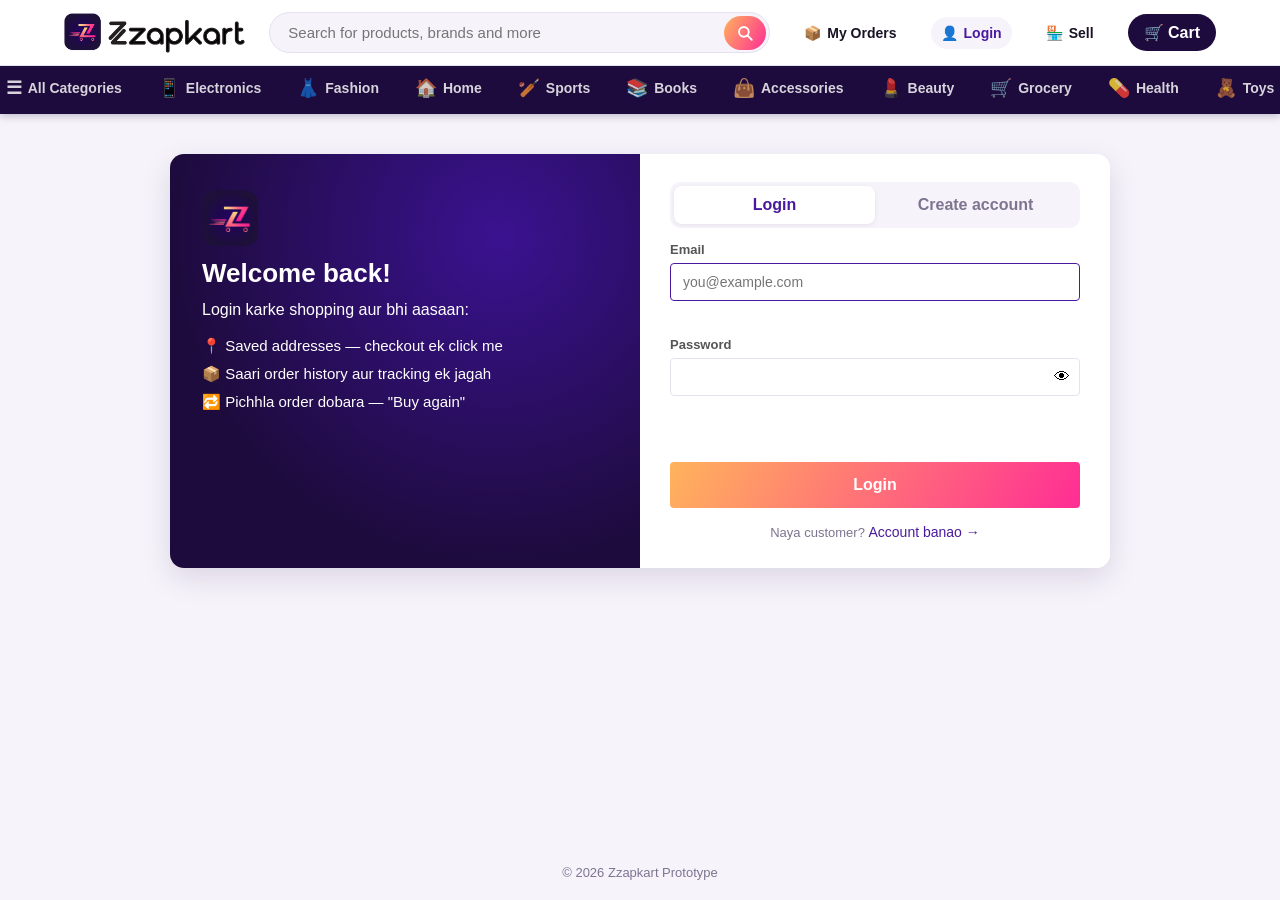
==== account.html @ 914502a6 "Customer accounts, browse page, category cascade + HSN, Shopify-style stores, Super Admin - Customer" ====
<!DOCTYPE html>
<html lang="en">
<head>
  <meta charset="UTF-8" />
  <meta name="viewport" content="width=device-width, initial-scale=1.0" />
  <title>My Account – Zzapkart</title>
  <link rel="stylesheet" href="style.css" />
  <link rel="icon" type="image/png" href="images/logo-icon.png" />
  <meta name="theme-color" content="#1e0b3d" />
</head>
<body>
  <header class="navbar">
    <a href="index.html" class="logo"><img src="images/logo-full.png" alt="Zzapkart" /></a>
    <div class="search-box">
      <form action="index.html" role="search">
        <input type="search" name="q" placeholder="Search for products, brands and more" autocomplete="off" aria-label="Search" />
        <button type="submit" class="search-btn" aria-label="Search"><svg viewBox="0 0 24 24" width="18" height="18" aria-hidden="true" focusable="false"><circle cx="10.5" cy="10.5" r="6.5" fill="none" stroke="currentColor" stroke-width="2.4"/><path d="M15.5 15.5 21 21" stroke="currentColor" stroke-width="2.4" stroke-linecap="round"/></svg></button>
      </form>
    </div>
    <a href="account.html#orders" class="nav-link">📦 <span>My Orders</span></a>
    <a href="account.html" class="nav-link active" id="nav-account">👤 <span>Login</span></a>
    <a href="seller.html" class="nav-link sell-link">🏪 <span>Sell</span></a>
    <a href="cart.html" class="cart-link">
      🛒 Cart <span id="cart-count" class="badge">0</span>
    </a>
  </header>
  <nav class="cat-nav" id="cat-nav"></nav>

  <main class="container" id="acct"></main>

  <footer class="footer">© 2026 Zzapkart Prototype</footer>

  <script src="products.js"></script>
  <script src="catalog.js"></script>
  <script src="store.js"></script>
  <script src="ads.js"></script>
  <script src="cart.js"></script>
  <script src="ui.js"></script>
  <script src="account.js"></script>
</body>
</html>
---- style.css ----
/* Brand colors — Zzapkart logo se liye gaye */
:root {
  --brand-dark: #1e0b3d;      /* logo icon ka dark purple */
  --brand-purple: #2d0f6b;    /* icon ke beech ka purple */
  --brand-peach: #ffd36e;     /* Z gradient ka start */
  --brand-pink: #ff2d95;      /* Z gradient ka end */
  --brand-gradient: linear-gradient(120deg, #ffb35c, #ff2d95);

  --primary: #4a1a9e;         /* links, active states */
  --accent: var(--brand-pink);
  --green: #1f9d55;
  --bg: #f6f3fb;
  --card: #ffffff;
  --text: #1a1325;
  --muted: #7d7590;
  --border: #e6e0f0;
}

* { box-sizing: border-box; margin: 0; padding: 0; }

body {
  font-family: "Segoe UI", Roboto, Arial, sans-serif;
  background: var(--bg);
  color: var(--text);
  min-height: 100vh;
  display: flex;
  flex-direction: column;
}

a { color: inherit; text-decoration: none; }
.hidden { display: none !important; }
.green { color: var(--green); }
.muted { color: var(--muted); font-size: 13px; }

/* ---------- Navbar ---------- */
.navbar {
  position: sticky;
  top: 0;
  z-index: 10;
  display: flex;
  align-items: center;
  gap: 24px;
  padding: 12px 5%;
  background: var(--card);
  color: var(--text);
  box-shadow: 0 1px 0 var(--border);
}
.logo { display: flex; align-items: center; flex-shrink: 0; }
.logo img { height: 40px; width: auto; display: block; }
.search-box { flex: 1; max-width: 600px; }
.search-box input {
  width: 100%;
  padding: 11px 18px;
  border: 1.5px solid var(--border);
  border-radius: 24px;
  background: var(--bg);
  font-size: 15px;
  color: var(--text);
  outline: none;
  transition: border-color .2s, box-shadow .2s, background .2s;
}
.search-box input:focus {
  border-color: var(--brand-pink);
  background: #fff;
  box-shadow: 0 0 0 3px rgba(255, 45, 149, .15);
}
.cart-link {
  display: flex;
  align-items: center;
  gap: 6px;
  font-weight: 700;
  white-space: nowrap;
  padding: 9px 16px;
  border-radius: 24px;
  background: var(--brand-dark);
  color: #fff;
}
.cart-link:hover { background: var(--brand-purple); }
.badge {
  display: inline-flex;
  align-items: center;
  justify-content: center;
  min-width: 20px;
  height: 20px;
  padding: 0 6px;
  border-radius: 10px;
  background: var(--brand-gradient);
  font-size: 12px;
}

/* ---------- Hero ---------- */
.hero {
  margin: 16px 5% 0;
  padding: 32px 40px;
  border-radius: 14px;
  background: radial-gradient(circle at 70% 30%, #3a1290 0%, var(--brand-dark) 70%);
  color: #fff;
  display: flex;
  align-items: center;
  justify-content: space-between;
}
.hero h1 { font-size: 32px; margin-bottom: 6px; }
#hero h1 {
  background: linear-gradient(90deg, var(--brand-peach), var(--brand-pink));
  -webkit-background-clip: text;
  background-clip: text;
  color: transparent;
}
.hero-emoji { font-size: 72px; }

/* ---------- Layout ---------- */
.container { width: 90%; margin: 16px auto; flex: 1; }

.categories { display: flex; gap: 8px; flex-wrap: wrap; margin-bottom: 12px; }
.chip {
  padding: 8px 16px;
  border: 1px solid var(--border);
  border-radius: 20px;
  background: var(--card);
  cursor: pointer;
  font-size: 14px;
}
.chip.active { background: var(--primary); color: #fff; border-color: var(--primary); }

.result-info { color: var(--muted); font-size: 14px; margin-bottom: 12px; }

/* ---------- Product grid ---------- */
.grid {
  display: grid;
  grid-template-columns: repeat(auto-fill, minmax(210px, 1fr));
  gap: 16px;
}
.card {
  background: var(--card);
  border-radius: 6px;
  overflow: hidden;
  display: flex;
  flex-direction: column;
  transition: box-shadow .2s, transform .2s;
}
.card:hover { box-shadow: 0 6px 18px rgba(0,0,0,.12); transform: translateY(-2px); }
.card-img {
  height: 170px;
  display: flex;
  align-items: center;
  justify-content: center;
  font-size: 72px;
}
.card-body { padding: 12px 14px 14px; display: flex; flex-direction: column; gap: 6px; flex: 1; }
.card-body h3 { font-size: 15px; font-weight: 600; }
.rating {
  align-self: flex-start;
  background: var(--green);
  color: #fff;
  font-size: 12px;
  font-weight: 600;
  padding: 2px 6px;
  border-radius: 3px;
}
.price-row { display: flex; align-items: baseline; gap: 8px; flex-wrap: wrap; }
.price { font-size: 17px; font-weight: 700; }
.mrp { color: var(--muted); text-decoration: line-through; font-size: 13px; }
.off { color: var(--green); font-size: 13px; font-weight: 600; }

.btn {
  display: inline-block;
  padding: 10px 16px;
  border: none;
  border-radius: 4px;
  background: var(--brand-gradient);
  color: #fff;
  font-weight: 600;
  font-size: 14px;
  cursor: pointer;
  text-align: center;
}
.btn:hover { filter: brightness(1.07); }
.btn:active { transform: scale(.98); }
.add-btn { margin-top: auto; background: var(--brand-dark); }
.add-btn:hover { background: var(--brand-gradient); filter: none; }

/* ---------- Empty state ---------- */
.empty { text-align: center; padding: 60px 20px; background: var(--card); border-radius: 6px; }
.empty-emoji { font-size: 64px; margin-bottom: 12px; }
.empty p { margin-bottom: 16px; color: var(--muted); }

/* ---------- Cart page ---------- */
.cart-page { display: grid; grid-template-columns: 1fr 340px; gap: 16px; align-items: start; }
.cart-items { background: var(--card); border-radius: 6px; padding: 16px 20px; }
.cart-items h2 { font-size: 18px; padding-bottom: 12px; border-bottom: 1px solid var(--border); }
.cart-items .empty { padding: 40px 0; }
.cart-row { display: flex; gap: 16px; padding: 18px 0; border-bottom: 1px solid var(--border); }
.cart-row:last-child { border-bottom: none; }
.cart-img {
  width: 100px; height: 100px; flex-shrink: 0;
  border-radius: 6px;
  display: flex; align-items: center; justify-content: center;
  font-size: 48px;
}
.cart-info { flex: 1; display: flex; flex-direction: column; gap: 6px; }
.cart-info h4 { font-size: 16px; font-weight: 600; }
.cart-actions { display: flex; align-items: center; gap: 20px; margin-top: 6px; }
.qty { display: flex; align-items: center; gap: 10px; }
.qty button {
  width: 28px; height: 28px;
  border-radius: 50%;
  border: 1px solid var(--border);
  background: #fff;
  font-size: 16px;
  cursor: pointer;
}
.qty span { min-width: 28px; text-align: center; border: 1px solid var(--border); padding: 2px 8px; }
.remove { background: none; border: none; font-weight: 600; cursor: pointer; font-size: 14px; }
.remove:hover { color: var(--primary); }

.summary {
  background: var(--card);
  border-radius: 6px;
  padding: 16px 20px;
  position: sticky;
  top: 80px;
}
.summary h3 {
  color: var(--muted);
  font-size: 15px;
  text-transform: uppercase;
  padding-bottom: 12px;
  border-bottom: 1px solid var(--border);
  margin-bottom: 12px;
}
.sum-row { display: flex; justify-content: space-between; margin: 12px 0; font-size: 15px; }
.summary hr { border: none; border-top: 1px dashed var(--border); margin: 12px 0; }
.total { font-weight: 700; font-size: 17px; }
.save-line { font-size: 14px; font-weight: 600; margin: 10px 0 16px; }
.checkout-btn { width: 100%; padding: 14px; font-size: 16px; }

/* ---------- Toast ---------- */
#toast {
  position: fixed;
  left: 50%;
  bottom: 24px;
  transform: translate(-50%, 80px);
  background: #323232;
  color: #fff;
  padding: 12px 20px;
  border-radius: 6px;
  font-size: 14px;
  opacity: 0;
  transition: transform .25s, opacity .25s;
  z-index: 100;
}
#toast.show { transform: translate(-50%, 0); opacity: 1; }

.footer { text-align: center; padding: 20px; color: var(--muted); font-size: 13px; }

/* ---------- Responsive ---------- */
@media (max-width: 800px) {
  .cart-page { grid-template-columns: 1fr; }
  .summary { position: static; }
}
@media (max-width: 600px) {
  .navbar { flex-wrap: wrap; gap: 10px; padding: 10px 16px; }
  .search-box { order: 3; flex-basis: 100%; max-width: none; }
  .cart-link { margin-left: auto; }
  .hero { margin: 12px 16px 0; padding: 20px; }
  .hero h1 { font-size: 22px; }
  .hero-emoji { font-size: 48px; }
  .container { width: auto; margin: 12px 16px; }
  .grid { grid-template-columns: repeat(2, 1fr); gap: 10px; }
  .card-img { height: 120px; font-size: 52px; }
}

/* ---------- Checkout page ---------- */
.steps {
  display: flex;
  list-style: none;
  gap: 8px;
  margin-bottom: 16px;
  counter-reset: step;
  flex-wrap: wrap;
}
.steps li {
  counter-increment: step;
  display: flex;
  align-items: center;
  gap: 8px;
  color: var(--muted);
  font-size: 14px;
  font-weight: 600;
}
.steps li::before {
  content: counter(step);
  width: 24px; height: 24px;
  border-radius: 50%;
  display: inline-flex; align-items: center; justify-content: center;
  background: var(--border);
  color: #fff;
  font-size: 12px;
}
.steps li:not(:last-child)::after { content: "—"; color: var(--border); margin-left: 4px; }
.steps li.active { color: var(--primary); }
.steps li.active::before { background: var(--primary); }
.steps li.done { color: var(--green); }
.steps li.done::before { content: "✓"; background: var(--green); }

.checkout-form { display: flex; flex-direction: column; gap: 16px; }
.panel { background: var(--card); border-radius: 6px; padding: 18px 20px; }
.panel h2 {
  font-size: 16px;
  text-transform: uppercase;
  color: var(--muted);
  display: flex;
  align-items: center;
  gap: 10px;
  margin-bottom: 16px;
}
.step-no {
  background: var(--brand-gradient);
  color: #fff;
  width: 22px; height: 22px;
  border-radius: 3px;
  display: inline-flex; align-items: center; justify-content: center;
  font-size: 12px;
}

.form-grid { display: grid; grid-template-columns: 1fr 1fr; gap: 14px; }
.form-grid .full { grid-column: 1 / -1; }
.checkout-form label { display: flex; flex-direction: column; gap: 6px; font-size: 13px; color: #555; font-weight: 600; }
.checkout-form input:not([type="radio"]),
.checkout-form textarea,
.checkout-form select {
  padding: 10px 12px;
  border: 1px solid var(--border);
  border-radius: 4px;
  font: inherit;
  font-weight: 400;
  font-size: 14px;
  color: var(--text);
  background: #fff;
  outline: none;
}
.checkout-form input:focus,
.checkout-form textarea:focus,
.checkout-form select:focus { border-color: var(--primary); }
.checkout-form .invalid { border-color: #e53935 !important; }
.err { color: #e53935; font-weight: 400; min-height: 14px; }

.pay-options { display: flex; flex-direction: column; gap: 10px; }
.pay-opt {
  flex-direction: row !important;
  align-items: center;
  gap: 12px !important;
  padding: 14px;
  border: 1px solid var(--border);
  border-radius: 6px;
  cursor: pointer;
  font-size: 15px !important;
  color: var(--text) !important;
}
.pay-opt.selected { border-color: var(--brand-pink); background: #fff3f9; }
.pay-opt input { accent-color: var(--primary); width: 18px; height: 18px; }
.pay-extra { margin-top: 14px; }
.demo-note { margin-top: 14px; font-size: 13px; color: var(--muted); }

.mini-items { display: flex; flex-direction: column; gap: 10px; max-height: 260px; overflow-y: auto; }
.mini-row { display: flex; align-items: center; gap: 10px; font-size: 14px; }
.mini-img {
  width: 44px; height: 44px; flex-shrink: 0;
  border-radius: 4px;
  display: flex; align-items: center; justify-content: center;
  font-size: 22px;
}
.mini-info { flex: 1; }
.mini-price { font-weight: 600; }
.back-link { display: block; text-align: center; margin-top: 12px; color: var(--primary); font-size: 14px; font-weight: 600; }

.success { text-align: center; padding: 48px 20px; max-width: 560px; margin: 0 auto; }
.success-icon {
  width: 72px; height: 72px;
  margin: 0 auto 16px;
  border-radius: 50%;
  background: var(--green);
  color: #fff;
  font-size: 40px;
  display: flex; align-items: center; justify-content: center;
}
.success h2 { justify-content: center; color: var(--green); font-size: 22px; text-transform: none; }
.success p { margin-bottom: 8px; }
.success-box {
  text-align: left;
  background: var(--bg);
  border-radius: 6px;
  padding: 14px 16px;
  margin: 18px 0 24px;
  font-size: 14px;
  line-height: 1.6;
}

@media (max-width: 600px) {
  .form-grid { grid-template-columns: 1fr; }
}

/* ---------- Category menu (navbar ke neeche) ---------- */
.cat-nav {
  display: flex;
  justify-content: center;
  gap: 4px;
  background: var(--brand-dark);
  box-shadow: 0 2px 8px rgba(30,11,61,.25);
  padding: 0 5%;
  overflow-x: auto;
  scrollbar-width: none;
}
.cat-nav::-webkit-scrollbar { display: none; }
.cat-nav a {
  display: flex;
  align-items: center;
  gap: 6px;
  padding: 12px 16px;
  font-size: 14px;
  font-weight: 600;
  white-space: nowrap;
  border-bottom: 3px solid transparent;
}
.cat-nav a { color: rgba(255,255,255,.82); }
.cat-nav a:hover { color: #fff; }
.cat-nav a.active { color: #fff; border-image: var(--brand-gradient) 1; border-bottom: 3px solid; }
.cat-nav-emoji { font-size: 18px; }

/* ---------- Category tiles ---------- */
.section-title { font-size: 20px; margin: 8px 0 14px; }
.cat-tiles {
  display: grid;
  grid-template-columns: repeat(auto-fill, minmax(170px, 1fr));
  gap: 14px;
  margin-bottom: 28px;
}
.cat-tile {
  display: flex;
  flex-direction: column;
  align-items: center;
  gap: 4px;
  padding: 22px 12px;
  border-radius: 10px;
  color: #fff;
  text-align: center;
  transition: transform .2s, box-shadow .2s;
}
.cat-tile:hover { transform: translateY(-3px); box-shadow: 0 8px 20px rgba(0,0,0,.18); }
.cat-tile-emoji { font-size: 44px; }
.cat-tile-name { font-size: 17px; font-weight: 700; }
.cat-tile-count { font-size: 12px; opacity: .9; }
.cat-tiles.small .cat-tile { padding: 14px 10px; }
.cat-tiles.small .cat-tile-emoji { font-size: 30px; }

/* ---------- Home: har category ka section ---------- */
.cat-section {
  background: var(--card);
  border-radius: 8px;
  padding: 18px 20px 20px;
  margin-bottom: 20px;
}
.cat-section-head {
  display: flex;
  align-items: center;
  justify-content: space-between;
  gap: 12px;
  border-left: 5px solid var(--primary);
  padding-left: 12px;
  margin-bottom: 16px;
}
.cat-section-head h2 { font-size: 20px; }
.view-all { background: var(--primary); white-space: nowrap; }
.cat-section .card { border: 1px solid var(--border); }

/* ---------- Category page ---------- */
.cat-hero { color: #fff; }
.breadcrumb { font-size: 13px; opacity: .9; margin-bottom: 8px; }
.breadcrumb a:hover { text-decoration: underline; }
.toolbar {
  display: flex;
  align-items: center;
  justify-content: space-between;
  margin-bottom: 12px;
  gap: 12px;
}
.toolbar .result-info { margin: 0; }
.sort { font-size: 14px; color: var(--muted); display: flex; align-items: center; gap: 8px; }
.sort select {
  padding: 8px 10px;
  border: 1px solid var(--border);
  border-radius: 4px;
  font: inherit;
  color: var(--text);
  background: var(--card);
}
.other-title { margin-top: 32px; }

@media (max-width: 600px) {
  .cat-nav { justify-content: flex-start; padding: 0 8px; }
  .cat-tiles { grid-template-columns: repeat(2, 1fr); gap: 10px; }
  .cat-section { padding: 14px; }
  .cat-section-head { flex-direction: column; align-items: flex-start; }
}

/* ---------- Brand: mobile logo ---------- */
@media (max-width: 600px) {
  .logo img { height: 30px; }
  .cart-link { padding: 7px 12px; }
}

/* =====================================================================
   Seller portal, orders, admin
   ===================================================================== */
.link { color: var(--primary); font-weight: 600; }
.link:hover { text-decoration: underline; }
.center { text-align: center; }
.text-danger { color: #d32f2f; font-weight: 600; }
.text-warn { color: #e65100; font-weight: 600; }
.push-right { margin-left: auto; }

/* Header extras */
.nav-link {
  display: flex; align-items: center; gap: 6px;
  font-weight: 600; font-size: 14px; white-space: nowrap;
  padding: 8px 10px; border-radius: 20px; color: var(--text);
}
.nav-link:hover, .nav-link.active { background: var(--bg); color: var(--primary); }
.seller-tag {
  background: var(--brand-gradient); color: #fff;
  font-size: 12px; font-weight: 700; padding: 4px 10px; border-radius: 12px;
}
.seller-tag.admin { background: #d32f2f; }

/* Buttons */
.btn-outline { background: #fff !important; color: var(--primary); border: 1.5px solid var(--primary); }
.btn-outline:hover { background: var(--bg) !important; }
.btn-danger { background: #d32f2f; color: #fff; }
.btn-sm {
  padding: 6px 12px; font-size: 13px; border-radius: 4px; cursor: pointer; font-weight: 600; border: none;
}
.btn-sm.btn-outline { border: 1.5px solid var(--primary); }
.btn:disabled { opacity: .5; cursor: not-allowed; }
.icon-btn { background: none; border: none; font-size: 18px; cursor: pointer; color: var(--muted); }
.row-actions { display: flex; gap: 8px; flex-wrap: wrap; align-items: center; }
.success-actions { display: flex; gap: 10px; justify-content: center; flex-wrap: wrap; }

/* Product cards: image, sponsored, seller */
.card { position: relative; }
.card-img img, .cart-img img, .mini-img img, .thumb img { width: 100%; height: 100%; object-fit: cover; display: block; }
.cart-img, .mini-img, .thumb { overflow: hidden; }
.ad-tag {
  position: absolute; top: 8px; left: 8px; z-index: 1;
  background: var(--brand-dark); color: #fff;
  font-size: 11px; font-weight: 700; padding: 3px 8px; border-radius: 10px;
}
.ad-tag.featured { background: var(--brand-gradient); }
.sold-by { font-size: 12px; color: var(--muted); }
.rating.new { background: var(--primary); }
.sponsored-section { border: 1.5px solid #ffd0e6; }

/* Alerts */
.alert { padding: 12px 16px; border-radius: 8px; margin-bottom: 14px; font-size: 14px; line-height: 1.5; }
.alert a { font-weight: 700; text-decoration: underline; }
.alert.info { background: #efe9fb; color: #3b1480; }
.alert.warn { background: #fff4e0; color: #8a4b00; }
.alert.error { background: #fdecea; color: #a8201a; }

/* Status pills */
.status-pill {
  display: inline-block; padding: 3px 10px; border-radius: 12px;
  font-size: 12px; font-weight: 700; white-space: nowrap;
  background: #eee; color: #444;
}
.s-placed, .s-pending, .s-scheduled { background: #fff4e0; color: #8a4b00; }
.s-shipped, .s-paused { background: #e8f0fe; color: #1a4fb4; }
.s-delivered, .s-live, .s-paid, .s-active, .s-approved { background: #e3f5ea; color: #17703d; }
.s-out, .s-stopped, .s-rejected { background: #fdecea; color: #a8201a; }
.s-completed, .s-not-submitted { background: #eee; color: #555; }

/* Notifications */
.notif { padding: 10px 12px; border-radius: 6px; border-bottom: 1px solid var(--border); font-size: 14px; }
.notif:last-child { border-bottom: none; }
.notif.unread { background: #f6f0ff; border-left: 3px solid var(--brand-pink); }

/* Orders (buyer + seller) */
.orders-page .panel, .order-card { margin-bottom: 14px; }
.order-head { display: flex; justify-content: space-between; align-items: flex-start; gap: 12px; margin-bottom: 12px; }
.order-total { font-size: 18px; font-weight: 700; }
.shipment { border: 1px solid var(--border); border-radius: 8px; padding: 12px 14px; margin-bottom: 10px; display: flex; flex-direction: column; gap: 10px; }
.shipment-head { display: flex; justify-content: space-between; align-items: center; font-size: 14px; }
.order-grid { display: grid; grid-template-columns: repeat(auto-fit, minmax(200px, 1fr)); gap: 16px; margin-bottom: 12px; }
.order-grid h4 { font-size: 13px; text-transform: uppercase; color: var(--muted); margin-bottom: 6px; }
.order-grid p { font-size: 14px; margin-bottom: 4px; }
.ship-form { display: flex; gap: 8px; flex-wrap: wrap; }
.ship-form select, .ship-form input, .reject-reason {
  padding: 9px 12px; border: 1px solid var(--border); border-radius: 4px; font: inherit; font-size: 14px;
}
.ship-form input, .reject-reason { flex: 1; min-width: 180px; }
.ship-form .invalid { border-color: #e53935; }

/* Progress tracker */
.track { display: flex; list-style: none; margin: 4px 0; }
.track li { flex: 1; position: relative; padding-top: 22px; font-size: 13px; font-weight: 600; color: var(--muted); text-align: center; }
.track li::before {
  content: ""; position: absolute; top: 4px; left: 50%; transform: translateX(-50%);
  width: 14px; height: 14px; border-radius: 50%; background: var(--border); z-index: 1;
}
.track li::after { content: ""; position: absolute; top: 10px; left: -50%; width: 100%; height: 3px; background: var(--border); }
.track li:first-child::after { display: none; }
.track li.done { color: var(--green); }
.track li.done::before, .track li.done::after { background: var(--green); }
.track small { display: block; font-weight: 400; color: var(--muted); font-size: 11px; }
.kyc-track { margin-bottom: 18px; }

/* Auth page */
.auth-body .navbar { gap: 14px; }
.auth-wrap {
  flex: 1; width: 90%; max-width: 1040px; margin: 28px auto;
  display: grid; grid-template-columns: 1fr 420px; gap: 28px; align-items: start;
}
.auth-pitch {
  background: radial-gradient(circle at 70% 20%, #3a1290 0%, var(--brand-dark) 70%);
  color: #fff; border-radius: 14px; padding: 32px;
}
.auth-pitch h1 {
  font-size: 32px; margin-bottom: 10px;
  background: linear-gradient(90deg, var(--brand-peach), var(--brand-pink));
  -webkit-background-clip: text; background-clip: text; color: transparent;
}
.auth-pitch p { opacity: .9; line-height: 1.6; margin-bottom: 16px; }
.auth-pitch ul { list-style: none; display: grid; gap: 8px; margin-bottom: 20px; }
.onboard-steps { padding-left: 20px; display: grid; gap: 6px; opacity: .9; font-size: 14px; }
.auth-card { padding: 24px; }
.auth-card form { display: flex; flex-direction: column; gap: 12px; }
.auth-tabs { display: flex; background: var(--bg); border-radius: 8px; padding: 4px; margin-bottom: 18px; }
.auth-tab { flex: 1; padding: 10px; border: none; background: none; border-radius: 6px; font-weight: 700; cursor: pointer; color: var(--muted); font-size: 15px; }
.auth-tab.active { background: #fff; color: var(--primary); box-shadow: 0 1px 3px rgba(0,0,0,.1); }

/* Dashboard layout */
.dash-body .navbar { gap: 14px; }
.dash-user { display: flex; align-items: center; gap: 12px; }
.dash-shop { font-weight: 700; font-size: 14px; }
.bell { position: relative; font-size: 18px; }
.bell .badge { position: absolute; top: 0; right: -2px; min-width: 18px; height: 18px; font-size: 11px; color: #fff; }
.dash { flex: 1; display: grid; grid-template-columns: 230px 1fr; }
.dash-side {
  background: #fff; border-right: 1px solid var(--border);
  padding: 16px 10px; display: flex; flex-direction: column; gap: 8px;
  position: sticky; top: 64px; height: calc(100vh - 64px); overflow-y: auto;
}
#dash-nav { display: flex; flex-direction: column; gap: 2px; }
#dash-nav a {
  display: flex; align-items: center; gap: 10px;
  padding: 10px 12px; border-radius: 8px; font-size: 14px; font-weight: 600; color: var(--text);
}
#dash-nav a:hover { background: var(--bg); }
#dash-nav a.active { background: var(--brand-dark); color: #fff; }
#dash-nav a.locked { color: var(--muted); }
#dash-nav a .badge { margin-left: auto; color: #fff; }
.dash-store-link { margin-top: auto; padding: 10px 12px; font-size: 13px; color: var(--primary); font-weight: 600; }
.dash-main { padding: 22px 28px 40px; min-width: 0; }
.dash-title { font-size: 22px; margin: 6px 0 16px; }
.dash-head { display: flex; justify-content: space-between; align-items: center; gap: 12px; flex-wrap: wrap; }
.dash-main .panel, .container .panel { margin-bottom: 16px; }
.dash-main .panel h2, .container .panel > h2 { text-transform: none; color: var(--text); font-size: 17px; }
.panel-head { display: flex; justify-content: space-between; align-items: center; margin-bottom: 10px; }
.panel-head h2 { margin-bottom: 0 !important; }
.dash-cols { display: grid; grid-template-columns: 1fr 1fr; gap: 16px; align-items: start; }
.locked-view { text-align: center; padding: 48px 20px; }
.locked-view p { margin: 8px 0 16px; }

/* Stat tiles */
.stat-grid { display: grid; grid-template-columns: repeat(auto-fill, minmax(170px, 1fr)); gap: 12px; margin-bottom: 16px; }
.stat-grid.small { grid-template-columns: repeat(auto-fill, minmax(120px, 1fr)); }
.stat-tile { background: #fff; border-radius: 10px; padding: 14px 16px; display: flex; flex-direction: column; gap: 4px; border: 1px solid var(--border); }
.stat-label { font-size: 12px; color: var(--muted); font-weight: 600; text-transform: uppercase; letter-spacing: .3px; }
.stat-value { font-size: 24px; font-weight: 800; color: var(--text); font-variant-numeric: tabular-nums; }
.stat-sub { font-size: 12px; color: var(--muted); }
.stat-sub a { color: var(--primary); font-weight: 600; }

/* Tables */
.table-wrap { overflow-x: auto; background: #fff; border-radius: 8px; }
.table { width: 100%; border-collapse: collapse; font-size: 14px; }
.table th { text-align: left; font-size: 12px; text-transform: uppercase; color: var(--muted); padding: 10px 12px; border-bottom: 1px solid var(--border); white-space: nowrap; }
.table td { padding: 10px 12px; border-bottom: 1px solid var(--border); vertical-align: middle; }
.table tr:last-child td { border-bottom: none; }
.table .mrp { display: block; }
.thumb { width: 48px; height: 48px; border-radius: 6px; background: #f3eefc; display: flex; align-items: center; justify-content: center; font-size: 22px; }
.clamp { max-width: 260px; overflow: hidden; text-overflow: ellipsis; white-space: nowrap; }
.filter-tabs { display: flex; gap: 8px; flex-wrap: wrap; margin-bottom: 14px; }

/* Modal */
.modal { position: fixed; inset: 0; background: rgba(20, 8, 40, .55); z-index: 50; display: flex; align-items: center; justify-content: center; padding: 16px; }
.modal-box { background: #fff; border-radius: 12px; width: 100%; max-width: 620px; max-height: 90vh; overflow-y: auto; padding: 22px; }
.modal-head { display: flex; justify-content: space-between; align-items: center; margin-bottom: 14px; }
.modal-head h2 { font-size: 19px; }
.modal-actions { display: flex; justify-content: flex-end; gap: 10px; margin-top: 16px; }
.modal-box form { display: flex; flex-direction: column; gap: 12px; }
.img-preview img { max-height: 160px; border-radius: 8px; border: 1px solid var(--border); }

/* Chart */
.chart-wrap { width: 100%; }
.chart { width: 100%; height: auto; display: block; }
.chart .grid-line { stroke: var(--border); stroke-width: 1; }
.chart .grid-line.base { stroke: #b9b0c9; }
.chart .axis-label { fill: var(--muted); font-size: 11px; font-family: inherit; }
.chart .bar { fill: var(--primary); transition: fill .15s; }
.chart .hit { fill: transparent; cursor: pointer; }
.chart .bar-g.hover .hit { fill: rgba(74, 26, 158, .06); }
.chart .bar-g.hover .bar { fill: var(--brand-pink); }
.chart-tip {
  position: fixed; z-index: 60; pointer-events: none;
  background: var(--brand-dark); color: #fff; border-radius: 8px; padding: 8px 12px; font-size: 13px; line-height: 1.5;
  box-shadow: 0 6px 18px rgba(0,0,0,.2);
}
.data-table { margin-top: 10px; font-size: 14px; }
.data-table summary { cursor: pointer; color: var(--primary); font-weight: 600; margin-bottom: 8px; }
.rank-row { margin-bottom: 12px; }
.rank-label { display: flex; justify-content: space-between; gap: 8px; font-size: 14px; margin-bottom: 4px; flex-wrap: wrap; }
.rank-track { height: 8px; background: var(--bg); border-radius: 4px; overflow: hidden; }
.rank-bar { height: 100%; background: var(--primary); border-radius: 0 4px 4px 0; }
.gated .gate-msg { text-align: center; padding: 24px 10px; line-height: 1.8; color: var(--muted); }
.gated .gate-msg .btn { margin-top: 10px; }

/* Subscription */
.current-plan { display: flex; justify-content: space-between; align-items: center; gap: 16px; flex-wrap: wrap; }
.plan-name { font-size: 26px !important; margin: 4px 0 6px !important; }
.switch { display: flex; align-items: center; gap: 10px; font-weight: 700; cursor: pointer; }
.switch input { width: 20px; height: 20px; accent-color: var(--brand-pink); }
.plan-grid { display: grid; grid-template-columns: repeat(auto-fit, minmax(220px, 1fr)); gap: 16px; margin-bottom: 16px; }
.plan-card { position: relative; background: #fff; border: 1.5px solid var(--border); border-radius: 12px; padding: 30px 20px 20px; display: flex; flex-direction: column; gap: 12px; }
.plan-card.popular { border-color: var(--primary); }
.plan-card.current { border-color: var(--brand-pink); box-shadow: 0 0 0 3px rgba(255, 45, 149, .12); }
.plan-card .ad-tag.featured { left: auto; right: 8px; }
.plan-card h3 { font-size: 18px; }
.plan-price { font-size: 28px; font-weight: 800; }
.plan-price span { font-size: 14px; color: var(--muted); font-weight: 400; }
.plan-card ul { list-style: none; display: grid; gap: 8px; font-size: 14px; flex: 1; }

/* Ads */
.budget-track { height: 4px; background: var(--bg); border-radius: 2px; margin-top: 4px; width: 80px; overflow: hidden; }
.budget-track div { height: 100%; background: var(--green); }

/* KYC + admin */
.kyc-ok { text-align: center; padding: 36px 20px; }
.kyc-ok h2 { justify-content: center; color: var(--green) !important; }
.kyc-ok p { margin: 8px 0 18px; }
.doc-img { max-width: 100%; max-height: 220px; border-radius: 8px; border: 1px solid var(--border); margin-top: 8px; }
.danger-zone { border: 1.5px solid #f5c2c0; }
.danger-zone p { margin: 6px 0 12px; }

@media (max-width: 900px) {
  .auth-wrap { grid-template-columns: 1fr; }
  .dash { grid-template-columns: 1fr; }
  .dash-side { position: static; height: auto; flex-direction: row; padding: 8px; border-right: none; border-bottom: 1px solid var(--border); overflow-x: auto; }
  #dash-nav { flex-direction: row; }
  #dash-nav a { white-space: nowrap; }
  .dash-store-link { display: none; }
  .dash-cols { grid-template-columns: 1fr; }
  .dash-main { padding: 16px; }
}
@media (max-width: 600px) {
  .nav-link span { display: none; }
  .nav-link { padding: 6px; }
  .dash-shop { display: none; }
  .seller-tag { display: none; }
  .stat-value { font-size: 20px; }
  .auth-pitch { padding: 22px; }
}

/* =====================================================================
   Ads: storefront placements, product page, Ads Console
   ===================================================================== */
.small { font-size: 12px; }
.num { text-align: right; font-variant-numeric: tabular-nums; white-space: nowrap; }
.hint { color: var(--muted); font-weight: 400; font-size: 12px; }
.breadcrumb-dark { font-size: 13px; color: var(--muted); margin-bottom: 10px; }
.breadcrumb-dark a { color: var(--primary); font-weight: 600; }
.breadcrumb-dark a:hover { text-decoration: underline; }

/* Product cards are links now */
.card-title { color: inherit; }
.card-title:hover { color: var(--primary); text-decoration: underline; }
a.card-img { cursor: pointer; }
.card.sponsored { box-shadow: inset 0 0 0 1.5px #ffd0e6; }
.ad-label {
  display: inline-block; font-size: 11px; font-weight: 700; letter-spacing: .3px;
  color: var(--muted); border: 1px solid var(--border); padding: 1px 6px; border-radius: 4px; background: #fff;
}

/* Sponsored Brands banner (top of search) */
.brand-ad {
  display: grid; grid-template-columns: 260px 1fr; gap: 18px; align-items: center;
  background: linear-gradient(120deg, #fff7fb, #f5efff);
  border: 1.5px solid #f3d3ea; border-radius: 12px; padding: 16px 18px; margin-bottom: 16px;
}
.brand-ad-info { display: flex; flex-direction: column; gap: 6px; align-items: flex-start; }
.brand-ad-shop { font-weight: 800; font-size: 15px; color: var(--brand-dark); }
.brand-ad h3 { font-size: 18px; line-height: 1.3; }
.brand-ad-cta { color: var(--primary); font-weight: 700; font-size: 14px; }
.brand-ad-cta:hover { text-decoration: underline; }
.brand-ad-products { display: grid; grid-template-columns: repeat(3, 1fr); gap: 12px; }
.brand-ad-item { background: #fff; border-radius: 8px; padding: 8px; display: flex; flex-direction: column; gap: 4px; border: 1px solid var(--border); }
.brand-ad-item:hover { box-shadow: 0 4px 12px rgba(0,0,0,.08); }
.brand-ad-img { height: 90px; border-radius: 6px; background: #f3eefc; display: flex; align-items: center; justify-content: center; font-size: 40px; overflow: hidden; }
.brand-ad-img img { width: 100%; height: 100%; object-fit: cover; }
.brand-ad-name { font-size: 13px; font-weight: 600; overflow: hidden; text-overflow: ellipsis; white-space: nowrap; }
.brand-ad .price { font-size: 14px; }

/* Product detail page */
.pdp { display: grid; grid-template-columns: minmax(260px, 420px) 1fr; gap: 28px; padding: 24px; margin-bottom: 20px; }
.pdp-img { border-radius: 10px; aspect-ratio: 1 / 1; display: flex; align-items: center; justify-content: center; font-size: 140px; overflow: hidden; }
.pdp-img img { width: 100%; height: 100%; object-fit: cover; }
.pdp-info { display: flex; flex-direction: column; gap: 10px; align-items: flex-start; }
.pdp-info h1 { font-size: 24px; line-height: 1.3; }
.pdp-info h3 { font-size: 15px; margin-top: 8px; }
.pdp-price .price { font-size: 28px; }
.stock-msg { font-weight: 700; }
.pdp-actions { display: flex; gap: 12px; flex-wrap: wrap; margin: 6px 0; }
.pdp-actions .btn { padding: 13px 28px; font-size: 15px; }
.pdp-actions .add-btn { margin-top: 0; }
.buy-btn { background: var(--brand-gradient); }
.pdp-desc { line-height: 1.6; color: #3d3550; }

/* Ads Console: header + billing */
.ads-head { align-items: flex-start; }
.ads-head .dash-title { margin-bottom: 4px; }
.ads-head-actions { display: flex; gap: 10px; align-items: center; flex-wrap: wrap; }
.range-select { padding: 9px 12px; border: 1px solid var(--border); border-radius: 6px; font: inherit; font-size: 14px; background: #fff; color: var(--text); }
.billing-strip {
  display: flex; flex-wrap: wrap; gap: 8px 22px; font-size: 13px;
  background: #fff; border: 1px solid var(--border); border-radius: 8px; padding: 10px 14px; margin: 12px 0 16px;
}

/* Metric strip (click to chart) */
.metric-strip { display: grid; grid-template-columns: repeat(auto-fill, minmax(118px, 1fr)); gap: 10px; margin-bottom: 14px; }
.metric-card {
  background: #fff; border: 1px solid var(--border); border-radius: 10px; padding: 12px 14px;
  display: flex; flex-direction: column; gap: 4px; text-align: left; cursor: pointer; font: inherit;
  border-top: 3px solid transparent;
}
.metric-card:hover { border-color: #cdbfe6; }
.metric-card.active { border-top-color: var(--primary); box-shadow: 0 2px 8px rgba(74, 26, 158, .12); }
.metric-card .stat-value { font-size: 20px; }

/* Line chart */
.line-chart .line { fill: none; stroke: var(--primary); stroke-width: 2; stroke-linejoin: round; stroke-linecap: round; }
.line-chart .line-area { fill: rgba(74, 26, 158, .08); stroke: none; }
.line-chart .crosshair { stroke: #b9b0c9; stroke-width: 1; stroke-dasharray: 3 3; }
.line-chart .line-dot { fill: var(--primary); stroke: #fff; stroke-width: 2; }
.line-chart .hit { fill: transparent; cursor: crosshair; }
.line-chart .hidden { display: none; }
.tip-sub { opacity: .8; font-size: 12px; }

/* Campaign table */
.table-toolbar { display: flex; justify-content: space-between; align-items: center; gap: 12px; flex-wrap: wrap; margin-bottom: 12px; }
.table-toolbar input[type="search"] { padding: 9px 14px; border: 1px solid var(--border); border-radius: 20px; font: inherit; font-size: 14px; min-width: 220px; }
.table-toolbar .filter-tabs { margin-bottom: 0; }
.ads-table td, .ads-table th { white-space: nowrap; }
.ads-table tfoot td { border-top: 2px solid var(--border); font-weight: 700; background: #faf8fd; }
.camp-name a { color: var(--primary); font-weight: 700; display: block; }
.camp-name a:hover { text-decoration: underline; }
.type-badge { display: inline-block; font-size: 11px; font-weight: 700; padding: 1px 7px; border-radius: 4px; margin-top: 3px; }
.type-badge.sp { background: #efe9fb; color: #3b1480; }
.type-badge.sb { background: #ffe8f3; color: #a3135e; }
.table-note { margin-top: 8px; font-size: 12px; }
.ad-st-delivering { background: #e3f5ea; color: #17703d; }
.ad-st-paused, .ad-st-scheduled { background: #e8f0fe; color: #1a4fb4; }
.ad-st-out-of-budget, .ad-st-not-delivering, .ad-st-blocked { background: #fff4e0; color: #8a4b00; }
.ad-st-ended, .ad-st-archived { background: #eee; color: #555; }

/* Toggle switch */
.tgl { position: relative; display: inline-block; width: 36px; height: 20px; cursor: pointer; vertical-align: middle; }
.tgl input { opacity: 0; width: 0; height: 0; position: absolute; }
.tgl span { position: absolute; inset: 0; background: #cfc8da; border-radius: 20px; transition: background .2s; }
.tgl span::before { content: ""; position: absolute; width: 16px; height: 16px; left: 2px; top: 2px; background: #fff; border-radius: 50%; transition: transform .2s; box-shadow: 0 1px 2px rgba(0,0,0,.2); }
.tgl input:checked + span { background: var(--green); }
.tgl input:checked + span::before { transform: translateX(16px); }
.tgl input:focus-visible + span { outline: 2px solid var(--primary); outline-offset: 2px; }

/* Empty / onboarding */
.ads-empty { text-align: center; padding: 40px 20px; }
.ads-empty h2 { justify-content: center; }
.ads-empty > p { max-width: 520px; margin: 8px auto 20px; }
.how-grid { display: grid; grid-template-columns: repeat(3, 1fr); gap: 14px; max-width: 680px; margin: 0 auto 22px; text-align: left; }
.how-grid > div { background: var(--bg); border-radius: 8px; padding: 12px 14px; font-size: 14px; }

/* Campaign type picker */
.type-grid { display: grid; grid-template-columns: repeat(auto-fit, minmax(260px, 1fr)); gap: 18px; }
.type-card {
  background: #fff; border: 1.5px solid var(--border); border-radius: 12px; padding: 20px; text-align: left;
  font: inherit; color: inherit; cursor: pointer; display: flex; flex-direction: column; gap: 10px;
}
.type-card:hover { border-color: var(--primary); box-shadow: 0 6px 18px rgba(74, 26, 158, .12); }
.type-card h3 { font-size: 18px; }
.type-card p { font-size: 14px; color: var(--muted); line-height: 1.5; }
.type-card ul { list-style: none; font-size: 14px; display: grid; gap: 4px; }
.type-card .btn { align-self: flex-start; margin-top: 4px; }
.type-visual { display: grid; grid-template-columns: repeat(4, 1fr); gap: 6px; background: var(--bg); padding: 12px; border-radius: 8px; height: 92px; }
.type-visual span { background: #e2dbee; border-radius: 4px; }
.sp-visual .ad { background: var(--brand-gradient); }
.sb-visual { grid-template-rows: 26px 1fr; }
.sb-visual .banner { grid-column: 1 / -1; background: var(--brand-gradient); }

/* Wizard */
.wizard { display: grid; grid-template-columns: 1fr 300px; gap: 16px; align-items: start; }
.wizard-main { display: flex; flex-direction: column; gap: 0; }
.wizard-side { position: sticky; top: 80px; display: flex; flex-direction: column; gap: 4px; }
.wizard-side .checkout-btn { margin-top: 8px; }
.wizard .panel h3 { font-size: 14px; margin: 10px 0 8px; }
.pick-list { display: grid; gap: 8px; max-height: 340px; overflow-y: auto; }
.pick {
  flex-direction: row !important; align-items: center; gap: 12px !important;
  border: 1px solid var(--border); border-radius: 8px; padding: 8px 12px; cursor: pointer;
}
.pick:has(input:checked) { border-color: var(--primary); background: #f8f5fe; }
.pick.disabled { opacity: .55; cursor: not-allowed; }
.pick input { width: 18px; height: 18px; accent-color: var(--primary); }
.pick-info { display: flex; flex-direction: column; font-weight: 400; color: var(--text); }
.bid-row { margin-top: 14px; max-width: 360px; }
.kw-builder { display: grid; grid-template-columns: 1fr 1fr; gap: 18px; margin-top: 14px; }
.kw-col { min-width: 0; }
.match-pick { display: flex; gap: 12px; flex-wrap: wrap; font-size: 13px; margin-bottom: 8px; align-items: center; }
.match-pick label { flex-direction: row !important; align-items: center; gap: 4px !important; font-weight: 600; }
.kw-sugg { border: 1px solid var(--border); border-radius: 8px; max-height: 240px; overflow-y: auto; }
.kw-sugg-row { display: grid; grid-template-columns: 1fr auto auto; gap: 10px; align-items: center; padding: 7px 10px; border-bottom: 1px solid var(--border); font-size: 14px; }
.kw-sugg-row:last-child { border-bottom: none; }
#kw-custom { width: 100%; margin-bottom: 8px; }
.kw-table td { padding: 6px 8px; }
.bid-input { width: 84px; padding: 6px 8px !important; border: 1px solid var(--border); border-radius: 4px; font: inherit; font-size: 14px; }
.bid-input.invalid { border-color: #e53935; }
.neg-add { display: flex; gap: 8px; flex-wrap: wrap; margin: 10px 0; }
.neg-add input:not(.bid-input), .neg-add select { padding: 8px 12px; border: 1px solid var(--border); border-radius: 4px; font: inherit; font-size: 14px; }
.neg-add input:not(.bid-input) { flex: 1; min-width: 160px; }
.neg-list { display: flex; gap: 8px; flex-wrap: wrap; }
.neg-chip { display: inline-flex; align-items: center; gap: 6px; background: var(--bg); border-radius: 14px; padding: 4px 6px 4px 12px; font-size: 13px; }
.neg-chip small { color: var(--muted); }
.neg-chip button { border: none; background: none; cursor: pointer; color: var(--muted); }

/* Campaign detail */
.camp-title { display: flex; gap: 14px; align-items: flex-start; }
.camp-title .tgl { margin-top: 10px; }
.camp-meta { display: flex; gap: 8px; flex-wrap: wrap; align-items: center; font-size: 13px; }
.sub-tabs { display: flex; gap: 2px; border-bottom: 2px solid var(--border); margin: 6px 0 0; overflow-x: auto; }
.sub-tabs a { padding: 10px 16px; font-weight: 600; font-size: 14px; color: var(--muted); border-bottom: 3px solid transparent; margin-bottom: -2px; white-space: nowrap; }
.sub-tabs a:hover { color: var(--text); }
.sub-tabs a.active { color: var(--primary); border-bottom-color: var(--primary); }
#tab-body { border-top-left-radius: 0; border-top-right-radius: 0; }
.prod-cell { display: flex; align-items: center; gap: 10px; }
.prod-cell .thumb { width: 36px; height: 36px; font-size: 18px; }
.settings-danger { margin-top: 22px; padding: 16px; border-radius: 8px; }
.settings-danger p { margin: 6px 0 12px; }

@media (max-width: 900px) {
  .wizard { grid-template-columns: 1fr; }
  .wizard-side { position: static; }
  .kw-builder { grid-template-columns: 1fr; }
  .pdp { grid-template-columns: 1fr; padding: 16px; }
  .brand-ad { grid-template-columns: 1fr; }
}
@media (max-width: 600px) {
  .how-grid { grid-template-columns: 1fr; }
  .brand-ad-products { grid-template-columns: repeat(3, minmax(0, 1fr)); gap: 8px; }
  .brand-ad-img { height: 64px; font-size: 28px; }
  .pdp-img { font-size: 90px; }
  .metric-strip { grid-template-columns: repeat(2, 1fr); }
}

/* =====================================================================
   Seller portal v2: listings, listing form, bulk, approvals, profile, QC
   ===================================================================== */
.card-brand { font-size: 12px; font-weight: 700; color: var(--muted); text-transform: uppercase; letter-spacing: .3px; }
.size-link { text-align: center; }

/* Product page: gallery, sizes, specs */
.pdp-gallery { display: grid; grid-template-columns: 64px 1fr; gap: 10px; align-items: start; }
.pdp-thumbs { display: flex; flex-direction: column; gap: 8px; max-height: 520px; overflow-y: auto; }
.pdp-thumbs:empty { display: none; }
.pdp-gallery:has(.pdp-thumbs:empty) { grid-template-columns: 1fr; }
.pdp-thumbs button { border: 1.5px solid var(--border); border-radius: 6px; padding: 0; background: #fff; cursor: pointer; overflow: hidden; height: 76px; }
.pdp-thumbs button.active { border-color: var(--brand-pink); }
.pdp-thumbs img { width: 100%; height: 100%; object-fit: cover; display: block; }
.pdp-img { aspect-ratio: 5 / 6; }
.pdp-img img { object-fit: contain; background: #fff; }
.pdp-brand { font-size: 13px; font-weight: 800; color: var(--primary); text-transform: uppercase; letter-spacing: .5px; }
.size-head { display: flex; justify-content: space-between; align-items: center; width: 100%; max-width: 420px; margin-top: 6px; }
.link-btn { background: none; border: none; color: var(--primary); font-weight: 700; cursor: pointer; font: inherit; font-size: 14px; }
.size-picker { display: flex; flex-wrap: wrap; gap: 8px; }
.size-btn {
  min-width: 48px; height: 44px; padding: 0 12px; border-radius: 22px; border: 1.5px solid var(--border);
  background: #fff; font: inherit; font-weight: 700; font-size: 14px; cursor: pointer; color: var(--text);
}
.size-btn:hover:not(:disabled) { border-color: var(--primary); }
.size-btn.active { border-color: var(--brand-pink); background: #fff3f9; color: var(--brand-pink); }
.size-btn:disabled { color: #b9b0c9; text-decoration: line-through; cursor: not-allowed; background: var(--bg); }
.size-picker.seller .size-btn { height: 38px; border-radius: 8px; }
.size-picker.seller .size-btn.active { background: var(--brand-dark); color: #fff; border-color: var(--brand-dark); }
.shake { animation: shake .4s; }
@keyframes shake { 25% { transform: translateX(-6px); } 50% { transform: translateX(6px); } 75% { transform: translateX(-3px); } }
.pdp-features { padding-left: 20px; display: grid; gap: 6px; font-size: 14px; }
.pdp-specs h2 { margin: 6px 0 12px; }
.pdp-specs h2:not(:first-child) { margin-top: 22px; }
.spec-table th { width: 36%; text-transform: none; font-size: 14px; color: var(--muted); font-weight: 600; background: #faf8fd; }
.legal-info { margin-top: 18px; font-size: 14px; background: var(--bg); border-radius: 8px; padding: 12px 16px; }
.legal-info summary { cursor: pointer; font-weight: 700; color: var(--primary); }
.legal-info p { margin-top: 8px; }
.sub-chips { margin: 4px 0 14px; }

/* Listing table */
.q-bar { height: 6px; width: 70px; background: var(--bg); border-radius: 3px; overflow: hidden; display: inline-block; vertical-align: middle; }
.q-bar div { height: 100%; }
.q-bar .good, .q-big.good span { background: var(--green); }
.q-bar .avg { background: #f2a516; }
.q-bar .poor { background: #e53935; }
.q-bar.big { width: 100%; height: 8px; margin: 8px 0 12px; }
.q-cell small { margin-left: 6px; font-weight: 700; }
.stock-chip { display: inline-block; font-size: 12px; padding: 2px 7px; border-radius: 10px; background: #e3f5ea; color: #17703d; margin: 1px 0; white-space: nowrap; }
.stock-chip.low { background: #fff4e0; color: #8a4b00; }
.stock-chip.zero { background: #fdecea; color: #a8201a; }
.qc-reasons { font-size: 12px; color: #a8201a; margin-top: 6px; line-height: 1.5; max-width: 260px; }
.listing-table td { vertical-align: top; }
.listing-table .prod-cell { align-items: flex-start; }
.listing-table .prod-cell .thumb { width: 48px; height: 48px; flex-shrink: 0; }
.filter-tabs a.chip { display: inline-block; }

/* Category picker */
.v-search { width: 100%; padding: 13px 18px; border: 1.5px solid var(--border); border-radius: 26px; font: inherit; font-size: 16px; background: var(--bg); }
.v-search:focus { outline: none; border-color: var(--brand-pink); background: #fff; }
.v-results { display: grid; gap: 6px; margin-top: 10px; }
.v-result { display: flex; gap: 10px; align-items: baseline; text-align: left; padding: 10px 14px; border: 1px solid var(--border); border-radius: 8px; background: #fff; cursor: pointer; font: inherit; color: var(--text); }
.v-result:hover { border-color: var(--primary); background: #f8f5fe; }
.lock-tag { font-size: 11px; font-weight: 700; color: #8a4b00; background: #fff4e0; border-radius: 8px; padding: 1px 6px; }
.cat-browse { display: grid; grid-template-columns: repeat(auto-fill, minmax(240px, 1fr)); gap: 16px; margin-top: 10px; }
.cat-block h3 { font-size: 15px; margin-bottom: 8px; }
.v-list { display: flex; flex-wrap: wrap; gap: 6px; }
.v-btn { padding: 7px 12px; border: 1px solid var(--border); border-radius: 16px; background: #fff; cursor: pointer; font: inherit; font-size: 13px; color: var(--text); }
.v-btn:hover { border-color: var(--primary); color: var(--primary); }

/* Listing form */
.lf-wrap { grid-template-columns: 1fr 300px; }
.lf-sec { scroll-margin-top: 80px; }
.fld { display: flex; flex-direction: column; gap: 6px; font-size: 13px; color: #555; font-weight: 600; }
.req { color: #e53935; }
.form-grid.three { grid-template-columns: repeat(3, 1fr); }
.form-grid.four { grid-template-columns: repeat(4, 1fr); }
.sub-h { font-size: 14px; margin: 14px 0 8px; }
.sub-h:first-child { margin-top: 0; }
.good-attrs { margin-top: 16px; border-top: 1px dashed var(--border); padding-top: 12px; }
.good-attrs summary { cursor: pointer; font-weight: 700; font-size: 14px; margin-bottom: 10px; }
.boost { font-size: 12px; font-weight: 600; color: var(--green); background: #e3f5ea; border-radius: 10px; padding: 2px 8px; margin-left: 6px; }
.feature-input { margin-top: 6px; }
.variant-tools { display: flex; gap: 10px; align-items: center; flex-wrap: wrap; margin: 12px 0; }
.variant-table input { width: 100%; min-width: 70px; }
.sku-input { min-width: 150px !important; padding: 6px 8px; border: 1px solid var(--border); border-radius: 4px; font: inherit; font-size: 14px; }
.variant-table td { vertical-align: top; }
.fee-box { margin-top: 16px; background: var(--bg); border-radius: 10px; padding: 14px 16px; }
.fee-box h3 { font-size: 14px; margin-bottom: 8px; }
.fee-table { width: 100%; border-collapse: collapse; font-size: 14px; }
.fee-table td { padding: 4px 0; }
.fee-table .total td { border-top: 1.5px solid var(--border); padding-top: 8px; font-weight: 800; color: var(--green); font-size: 16px; }
.rules { font-size: 13px; color: #555; padding-left: 18px; display: grid; gap: 4px; margin-bottom: 12px; }
.dropzone { display: flex; flex-direction: column; align-items: center; gap: 4px; padding: 22px; border: 2px dashed #cdbfe6; border-radius: 10px; cursor: pointer; text-align: center; background: #fbf9fe; font-weight: 700; color: var(--primary); }
.dropzone:hover { border-color: var(--brand-pink); }
.dropzone input { display: none; }
.dropzone.disabled { opacity: .5; cursor: not-allowed; }
.img-grid { display: grid; grid-template-columns: repeat(auto-fill, minmax(120px, 1fr)); gap: 10px; margin-top: 12px; }
.img-card { position: relative; border: 1.5px solid var(--border); border-radius: 8px; overflow: hidden; background: #fff; }
.img-card.main { border-color: var(--brand-pink); }
.img-card img { width: 100%; aspect-ratio: 5 / 6; object-fit: cover; display: block; background: var(--bg); }
.img-tag { position: absolute; top: 6px; left: 6px; background: var(--brand-pink); color: #fff; font-size: 10px; font-weight: 800; padding: 2px 6px; border-radius: 6px; }
.img-meta { display: flex; flex-wrap: wrap; gap: 4px; padding: 6px; font-size: 11px; font-weight: 700; }
.img-meta .ok { color: var(--green); }
.img-meta .bad { color: #e53935; }
.img-meta .warn { color: #e65100; }
.img-actions { display: flex; gap: 4px; padding: 0 6px 6px; }
.img-actions button { flex: 1; border: 1px solid var(--border); background: #fff; border-radius: 4px; cursor: pointer; font-size: 12px; padding: 3px; }
.img-card .err { display: block; padding: 0 6px 6px; font-size: 11px; }
.defaults-row { display: flex; gap: 14px; align-items: center; flex-wrap: wrap; margin: 12px 0 4px; }
.check { flex-direction: row !important; align-items: center; gap: 8px !important; font-weight: 600; font-size: 14px; cursor: pointer; margin: 10px 0 4px; display: flex; }
.check input { width: 17px; height: 17px; accent-color: var(--primary); }
.q-big { display: flex; align-items: baseline; gap: 8px; }
.q-big span { font-size: 34px; font-weight: 800; background: none !important; }
.q-big.good span { color: var(--green); }
.q-big.avg span { color: #e08a00; }
.q-big.poor span { color: #e53935; }
.q-big small { font-weight: 700; color: var(--muted); }
.checklist { list-style: none; display: grid; gap: 4px; margin-bottom: 12px; font-size: 14px; }
.checklist a { display: flex; gap: 8px; align-items: center; color: var(--text); padding: 4px 6px; border-radius: 6px; }
.checklist a:hover { background: var(--bg); }
.checklist .done a { color: var(--green); }
.checklist b { background: #e53935; color: #fff; border-radius: 9px; min-width: 18px; height: 18px; font-size: 11px; display: inline-flex; align-items: center; justify-content: center; }
.checklist li.todo:not(:has(a)) { font-size: 12px; color: #a8201a; }
.side-tip { font-size: 12px; background: #f6f0ff; border-radius: 8px; padding: 8px 10px; margin-bottom: 10px; line-height: 1.5; }
.side-fee { font-size: 14px; margin-bottom: 8px; }
.side-fee strong { color: var(--green); font-size: 16px; }
.side-tips { font-size: 12px; margin-top: 12px; }
.side-tips summary { cursor: pointer; font-weight: 700; color: var(--primary); }
.side-tips ul { padding-left: 16px; margin-top: 6px; display: grid; gap: 3px; }
.err-list { margin: 6px 0 0 18px; display: grid; gap: 3px; }
.err-list a { font-weight: 700; }

/* Bulk */
.range-select.wide { width: 100%; max-width: 480px; }
.bulk-summary { display: flex; gap: 16px; font-weight: 700; margin: 14px 0 8px; }
.bulk-summary .ok { color: var(--green); }
.bulk-summary .bad { color: #e53935; }

/* Approvals, guidelines, overview */
.approval-grid, .guide-grid { display: grid; grid-template-columns: repeat(auto-fill, minmax(300px, 1fr)); gap: 16px; }
.guide-grid .wide { grid-column: 1 / -1; }
.guide-grid ul, .guide-grid ol { padding-left: 18px; display: grid; gap: 4px; line-height: 1.5; }
.todo-list { list-style: none; display: grid; gap: 6px; }
.todo-list a { display: flex; align-items: center; gap: 10px; padding: 9px 10px; border-radius: 8px; background: var(--bg); color: var(--text); font-size: 14px; }
.todo-list a:hover { background: #efe9fb; }
.todo-icon { font-size: 18px; }
.todo-label { flex: 1; }
.todo-count { background: var(--brand-dark); color: #fff; font-weight: 800; font-size: 12px; border-radius: 10px; padding: 2px 9px; }
.health-table td { padding: 8px 4px; }
.order-badges { display: flex; gap: 6px; flex-wrap: wrap; justify-content: flex-end; }

/* Admin QC */
.qc-toolbar { margin-bottom: 12px; }
.qc-card p { margin: 6px 0; }
.thumb.big { width: 72px; height: 86px; flex-shrink: 0; }
.qc-imgs { display: flex; gap: 8px; flex-wrap: wrap; margin: 8px 0; }
.qc-imgs a { display: flex; flex-direction: column; align-items: center; font-size: 11px; color: var(--muted); }
.qc-imgs img { width: 80px; height: 96px; object-fit: cover; border-radius: 6px; border: 1px solid var(--border); }
.qc-fail-box { margin: 10px 0; font-size: 14px; }
.qc-fail-box summary { cursor: pointer; font-weight: 700; color: #a8201a; }
.qc-fail-box .reject-reason { margin: 6px 8px 6px 0; }

@media (max-width: 1100px) {
  .lf-wrap { grid-template-columns: 1fr; }
  .lf-wrap .wizard-side { position: static; }
}
@media (max-width: 700px) {
  .form-grid.three, .form-grid.four { grid-template-columns: 1fr 1fr; }
  .pdp-gallery { grid-template-columns: 1fr; }
  .pdp-thumbs { flex-direction: row; order: 2; max-height: none; overflow-x: auto; }
  .pdp-thumbs button { width: 64px; flex-shrink: 0; }
}

/* Listing form: grid columns ko content se zyada chauda na hone do (mobile overflow fix) */
.lf-wrap { grid-template-columns: minmax(0, 1fr) 300px; }
.lf-wrap > *, .form-grid > * { min-width: 0; }
.form-grid input, .form-grid select, .form-grid textarea { width: 100%; min-width: 0; }
@media (max-width: 1100px) { .lf-wrap { grid-template-columns: minmax(0, 1fr); } }
@media (max-width: 700px) { .form-grid.three, .form-grid.four { grid-template-columns: repeat(2, minmax(0, 1fr)); } }
@media (max-width: 480px) {
  .form-grid, .form-grid.three { grid-template-columns: minmax(0, 1fr); }
  .form-grid.four { grid-template-columns: repeat(2, minmax(0, 1fr)); }
}

/* =====================================================================
   Brand Store (Premium) — seller ki mini website + editor
   --st = store ka theme colour
   ===================================================================== */
#dash-nav a .nav-pro { margin-left: auto; font-size: 9px; font-weight: 800; letter-spacing: .4px; padding: 2px 6px; border-radius: 8px; background: var(--brand-gradient); color: #fff; }
.sold-by-link { color: var(--primary); font-weight: 600; }
.sold-by-link:hover { text-decoration: underline; }
.pdp-store-link { font-size: 14px; font-weight: 700; color: var(--primary); }
.pdp-store-link:hover { text-decoration: underline; }

/* Banner carousel (3:1) */
.bs-hero { position: relative; margin-bottom: 20px; }
.bs-slides { position: relative; aspect-ratio: 3 / 1; border-radius: 10px; overflow: hidden; background: linear-gradient(120deg, var(--st), #1e0b3d); }
.bs-slide { position: absolute; inset: 0; opacity: 0; visibility: hidden; transition: opacity .6s, visibility .6s; display: block; }
.bs-slide.active { opacity: 1; visibility: visible; z-index: 1; }
.bs-slide img, .sb-banner-img img, .sb-mini-banner img { width: 100%; height: 100%; object-fit: cover; display: block; }
.bs-slide img:not([src]), .sb-banner-img img:not([src]), .sb-mini-banner img:not([src]) { visibility: hidden; }
.bs-slide-text { position: absolute; left: 5%; top: 50%; transform: translateY(-50%); max-width: 55%; display: flex; flex-direction: column; align-items: flex-start; gap: 6px; }
.bs-slide-text h2 { font-size: clamp(18px, 3.2vw, 38px); line-height: 1.15; }
.bs-slide-text p { font-size: clamp(13px, 1.5vw, 18px); }
.bs-slide-text h2:empty, .bs-slide-text p:empty { display: none; }
.tone-light .bs-slide-text { color: #fff; text-shadow: 0 2px 12px rgba(0, 0, 0, .45); }
.tone-dark .bs-slide-text { color: #14101c; text-shadow: 0 1px 8px rgba(255, 255, 255, .6); }
.bs-cta { display: inline-block; margin-top: 6px; background: var(--st); color: #fff; padding: 8px 18px; border-radius: 20px; font-weight: 700; font-size: 14px; text-shadow: none; }
.bs-arrow { position: absolute; top: 50%; transform: translateY(-50%); z-index: 2; width: 40px; height: 40px; border-radius: 50%; border: none; background: rgba(255, 255, 255, .9); color: #1a1325; cursor: pointer; font-size: 26px; line-height: 1; box-shadow: 0 2px 8px rgba(0, 0, 0, .2); }
.bs-arrow.prev { left: 12px; }
.bs-arrow.next { right: 12px; }
.bs-dots { position: absolute; bottom: 10px; left: 0; right: 0; z-index: 2; display: flex; justify-content: center; gap: 6px; }
.bs-dots button { width: 9px; height: 9px; border-radius: 5px; border: none; padding: 0; background: rgba(255, 255, 255, .6); cursor: pointer; transition: width .3s; }
.bs-dots button.active { width: 24px; background: #fff; }
/* Home: Brand Stores strip + search hits */
.bs-strip { display: grid; grid-template-columns: repeat(auto-fill, minmax(280px, 1fr)); gap: 14px; }
.bs-tile { --st: #4a1a9e; display: flex; align-items: center; gap: 12px; padding: 14px; border: 1px solid var(--border); border-top: 4px solid var(--st); border-radius: 10px; background: #fff; transition: box-shadow .2s, transform .2s; }
.bs-tile:hover { box-shadow: 0 6px 18px rgba(0, 0, 0, .1); transform: translateY(-2px); }
.bs-tile-logo { width: 54px; height: 54px; border-radius: 12px; border: 1px solid var(--border); overflow: hidden; flex-shrink: 0; display: flex; align-items: center; justify-content: center; font-weight: 800; color: var(--st); background: #fff; }
.bs-tile-logo img { width: 100%; height: 100%; object-fit: contain; }
.bs-tile-text { flex: 1; min-width: 0; display: flex; flex-direction: column; gap: 2px; }
.bs-tile-text strong { overflow: hidden; text-overflow: ellipsis; white-space: nowrap; }
.bs-tile-text small { color: var(--muted); overflow: hidden; text-overflow: ellipsis; white-space: nowrap; }
.bs-tile-cta { font-size: 12px; font-weight: 700; color: var(--st); white-space: nowrap; margin-top: 2px; }
.bs-search-hits { display: grid; gap: 10px; margin-bottom: 14px; }
.bs-hit { max-width: 560px; }

/* ---------- Editor (seller dashboard) ---------- */
.sb-page { --st: #4a1a9e; }
.sb-titlebar { display: flex; align-items: center; gap: 12px; flex-wrap: wrap; }
.sb-titlebar .dash-title { margin-bottom: 4px; }
.sb-sub { margin-bottom: 12px; max-width: 760px; }
.sb-livebar { display: flex; align-items: center; gap: 10px; flex-wrap: wrap; margin-bottom: 12px; }
.sb-live-dot { width: 10px; height: 10px; border-radius: 50%; background: var(--green); box-shadow: 0 0 0 4px rgba(31, 157, 85, .18); }
.sb-link-out { flex: 1; min-width: 200px; padding: 8px 10px; border: 1px solid var(--border); border-radius: 4px; font: inherit; font-size: 13px; color: var(--text); background: var(--bg); }
.sb-stat { font-size: 13px; color: var(--muted); }
.sb-stat strong { color: var(--text); font-size: 15px; }
.sb-tabs { margin-bottom: 14px; }
.sb-wrap .panel { margin-bottom: 14px; }
.sb-url { display: flex; align-items: stretch; }
.sb-url > span { display: flex; align-items: center; padding: 0 10px; background: var(--bg); border: 1px solid var(--border); border-right: none; border-radius: 4px 0 0 4px; font-size: 12px; font-weight: 400; color: var(--muted); white-space: nowrap; }
.sb-url input { flex: 1; border-radius: 0 4px 4px 0 !important; }
.sb-slug-hint { color: var(--green); overflow-wrap: anywhere; }
.sb-rules { margin: 10px 0 4px 18px; display: grid; gap: 3px; font-size: 13px; color: var(--muted); }
.sb-logo-row { display: flex; gap: 18px; align-items: flex-start; flex-wrap: wrap; }
.sb-logo-prev { width: 120px; height: 120px; border-radius: 18px; border: 1.5px dashed var(--border); display: flex; align-items: center; justify-content: center; overflow: hidden; background: #fff; font-size: 38px; font-weight: 800; color: var(--st); flex-shrink: 0; }
.sb-logo-prev img { width: 100%; height: 100%; object-fit: contain; }
.sb-logo-info { flex: 1; min-width: 220px; }
.sb-themes { display: flex; gap: 10px; flex-wrap: wrap; margin-top: 10px; }
.sb-theme { display: flex; align-items: center; gap: 8px; padding: 8px 14px 8px 8px; border: 1.5px solid var(--border); border-radius: 22px; background: #fff; cursor: pointer; font: inherit; font-size: 13px; font-weight: 600; color: var(--text); }
.sb-theme i { width: 20px; height: 20px; border-radius: 50%; background: var(--c); }
.sb-theme.active { border-color: var(--c); box-shadow: inset 0 0 0 1.5px var(--c); }
.sb-drop { width: 100%; margin-top: 12px; padding: 34px 16px; border: 2px dashed var(--border); border-radius: 10px; background: var(--bg); cursor: pointer; display: flex; flex-direction: column; align-items: center; gap: 6px; font: inherit; color: var(--text); }
.sb-drop span { font-size: 34px; }
.sb-drop small { color: var(--muted); }
.sb-drop:hover { border-color: var(--st); }
.sb-banner { border: 1px solid var(--border); border-radius: 10px; padding: 12px; margin-top: 12px; display: flex; flex-direction: column; gap: 10px; }
.sb-banner-img { position: relative; aspect-ratio: 3 / 1; border-radius: 8px; overflow: hidden; background: linear-gradient(120deg, var(--st), #1e0b3d); }
.sb-banner .sb-banner-img .bs-slide-text h2 { font-size: clamp(14px, 2.2vw, 26px); color: inherit; text-transform: none; letter-spacing: normal; display: block; margin: 0; }
.sb-banner-img .bs-slide-text p { font-size: clamp(11px, 1.1vw, 14px); }
.sb-banner-img .bs-cta { padding: 5px 12px; font-size: 12px; }
.sb-bn-num { position: absolute; top: 8px; right: 8px; background: rgba(0, 0, 0, .6); color: #fff; font-size: 11px; font-weight: 800; padding: 2px 8px; border-radius: 10px; }
.sb-chips { display: grid; grid-template-columns: minmax(0, 1fr); gap: 6px; margin: 10px 0; }
.sb-chip { min-width: 0; display: flex; align-items: center; gap: 10px; padding: 6px 8px; border: 1px solid var(--border); border-radius: 8px; background: #fff; }
.sb-chip .thumb { width: 40px; height: 40px; font-size: 18px; flex-shrink: 0; overflow: hidden; }
.sb-chip-name { flex: 1; min-width: 0; display: flex; flex-direction: column; font-size: 14px; }
.sb-chip-name > span { overflow: hidden; text-overflow: ellipsis; white-space: nowrap; }
.icon-mini { flex-shrink: 0; width: 30px; height: 30px; border: 1px solid var(--border); background: #fff; border-radius: 6px; cursor: pointer; font-size: 14px; color: var(--text); }
.icon-mini:hover:not(:disabled) { border-color: var(--primary); }
.icon-mini:disabled { opacity: .35; cursor: not-allowed; }
.icon-mini.danger:hover:not(:disabled) { border-color: #d32f2f; color: #d32f2f; }
.sb-coll { border: 1px solid var(--border); border-radius: 10px; padding: 12px; margin-top: 12px; }
.sb-coll-head { display: flex; gap: 6px; align-items: center; }
.sb-coll-head input { flex: 1; min-width: 0; font-weight: 700 !important; }
.sb-empty-note { margin: 10px 0; }
.sbp-q { width: 100%; padding: 10px 12px; border: 1px solid var(--border); border-radius: 6px; font: inherit; font-size: 14px; margin-bottom: 8px; }
.sb-side h3 { font-size: 13px !important; text-transform: uppercase; letter-spacing: .4px; color: var(--muted); margin: 14px 0 6px !important; }
.sb-mini { border-radius: 10px; overflow: hidden; border: 1px solid var(--border); }
.sb-mini-banner { aspect-ratio: 3 / 1; background: linear-gradient(120deg, var(--st), #1e0b3d); display: flex; align-items: center; justify-content: center; color: rgba(255, 255, 255, .7); font-size: 12px; font-weight: 700; }
.sb-mini-id { display: flex; gap: 8px; align-items: center; padding: 8px 10px; border-top: 3px solid var(--st); }
.sb-mini-logo { width: 38px; height: 38px; border-radius: 9px; border: 1px solid var(--border); overflow: hidden; display: flex; align-items: center; justify-content: center; font-weight: 800; font-size: 13px; color: var(--st); flex-shrink: 0; background: #fff; }
.sb-mini-logo img { width: 100%; height: 100%; object-fit: contain; }
.sb-mini-text { display: flex; flex-direction: column; min-width: 0; font-size: 13px; }
.sb-mini-text strong, .sb-mini-text small { overflow: hidden; text-overflow: ellipsis; white-space: nowrap; }
.sb-mini-text small { color: var(--muted); }
.sb-status { margin: 10px 0 0; }
.sb-check { list-style: none; display: grid; gap: 5px; font-size: 13px; }
.sb-check li { display: flex; gap: 8px; align-items: baseline; }
.sb-check li::before { font-weight: 800; width: 14px; flex-shrink: 0; }
.sb-check li.ok::before { content: "✓"; color: var(--green); }
.sb-check li.bad::before { content: "✗"; color: #d32f2f; }
.sb-check li.rec::before { content: "•"; color: #e65100; }
.sb-check a:hover { text-decoration: underline; }
.sb-errs { font-size: 12px; margin: 10px 0 0 16px; }
.sb-btn { display: block; margin-top: 12px; }
.sb-side .link-btn { display: block; margin: 8px auto 0; font-size: 13px; }
.sb-side #sb-saved { text-align: center; margin-top: 8px; }

/* Upsell (non-premium) */
.sb-upsell { display: grid; grid-template-columns: 300px 1fr; gap: 28px; align-items: center; padding: 28px; }
.sb-upsell-text { display: flex; flex-direction: column; align-items: flex-start; gap: 12px; }
.sb-upsell-text h2 { font-size: 22px; margin: 0 !important; text-transform: none; color: var(--text); }
.sb-upsell-list { list-style: none; display: grid; gap: 8px; font-size: 15px; }
.sb-art { border-radius: 14px; background: var(--bg); padding: 14px; display: flex; flex-direction: column; gap: 10px; border: 1px solid var(--border); }
.sb-art-banner { aspect-ratio: 3 / 1; border-radius: 8px; background: var(--brand-gradient); }
.sb-art-head { display: flex; align-items: center; gap: 8px; }
.sb-art-head span { width: 34px; height: 34px; border-radius: 9px; background: var(--brand-dark); }
.sb-art-head i { flex: 1; height: 10px; border-radius: 5px; background: #d8cfea; }
.sb-art-grid { display: grid; grid-template-columns: repeat(4, 1fr); gap: 6px; }
.sb-art-grid span { aspect-ratio: 4 / 5; border-radius: 6px; background: #fff; border: 1px solid var(--border); }

@media (max-width: 900px) {
  .sb-upsell { grid-template-columns: minmax(0, 1fr); padding: 18px; }
}
@media (max-width: 600px) {
  .bs-slides { aspect-ratio: 2 / 1; }
  .bs-slide-text { max-width: 80%; }
  .bs-slide-text p { display: none; }
  .bs-cta { padding: 6px 12px; font-size: 12px; }
  .bs-arrow { display: none; } /* mobile: swipe + dots */
  .bs-strip { grid-template-columns: minmax(0, 1fr); }
  .sb-coll-head { flex-wrap: wrap; }
  .sb-coll-head input { flex-basis: 100%; }
  .sb-chip .status-pill { display: none; }
}

/* =====================================================================
   Home: auto-changing banner carousel (ui.js → startCarousel)
   ===================================================================== */
.visually-hidden { position: absolute !important; width: 1px; height: 1px; overflow: hidden; clip: rect(0 0 0 0); clip-path: inset(50%); white-space: nowrap; }
#cat-tiles, #brand-stores { scroll-margin-top: 130px; }
.home-hero { position: relative; margin: 16px 5% 0; border-radius: 14px; overflow: hidden; background: var(--brand-dark); color: #fff; }
.hh-viewport { overflow: hidden; }
.hh-track { display: flex; transition: transform .7s cubic-bezier(.65, 0, .35, 1); }
.hh-slide {
  position: relative; flex: 0 0 100%; min-width: 0;
  display: flex; align-items: center; justify-content: space-between; gap: 24px;
  min-height: 270px; padding: 34px 84px 48px;
  background: linear-gradient(90deg, rgba(12, 4, 30, .38), rgba(12, 4, 30, 0) 65%), var(--hh-bg);
}
.hh-text { display: flex; flex-direction: column; align-items: flex-start; gap: 8px; max-width: 560px; min-width: 0; }
.hh-eyebrow { font-size: 12px; font-weight: 800; letter-spacing: .8px; text-transform: uppercase; background: rgba(255, 255, 255, .18); padding: 4px 10px; border-radius: 20px; }
.hh-title { font-size: clamp(26px, 4vw, 44px); line-height: 1.1; }
.hh-title.glow { background: linear-gradient(90deg, var(--brand-peach), var(--brand-pink)); -webkit-background-clip: text; background-clip: text; color: transparent; }
.hh-sub { font-size: 16px; opacity: .92; }
.hh-cta { margin-top: 6px; background: #fff; color: var(--brand-dark); font-weight: 800; padding: 10px 20px; border-radius: 24px; font-size: 14px; box-shadow: 0 6px 18px rgba(0, 0, 0, .18); transition: background .2s; }
.hh-cta::after { content: ""; position: absolute; inset: 0; } /* poori slide clickable */
.hh-slide:hover .hh-cta { background: #ffe9b8; }
.hh-cta:focus-visible { outline: 3px solid #fff; outline-offset: 3px; }
.hh-art { display: flex; align-items: center; gap: 14px; flex-shrink: 0; pointer-events: none; } /* sirf sajawat — click neeche link par jaye */
.hh-bubble {
  width: 110px; height: 110px; border-radius: 50%; flex-shrink: 0;
  background: rgba(255, 255, 255, .16); border: 1px solid rgba(255, 255, 255, .28);
  display: flex; align-items: center; justify-content: center; font-size: 56px;
  box-shadow: 0 10px 30px rgba(0, 0, 0, .18);
}
.hh-bubble:nth-child(2) { width: 140px; height: 140px; font-size: 76px; transform: translateY(-14px); }
.hh-bubble:nth-child(3) { transform: translateY(12px); }
.hh-logo { background: #fff; color: var(--brand-dark); font-weight: 800; font-size: 30px; overflow: hidden; }
.hh-logo img { width: 100%; height: 100%; object-fit: contain; }
.hh-arrow {
  position: absolute; top: 50%; transform: translateY(-50%); z-index: 3;
  width: 44px; height: 44px; border-radius: 50%; border: none;
  background: rgba(255, 255, 255, .92); color: var(--brand-dark); font-size: 28px; line-height: 1;
  cursor: pointer; box-shadow: 0 4px 14px rgba(0, 0, 0, .22); opacity: .85; transition: opacity .2s;
}
.hh-arrow:hover, .hh-arrow:focus-visible { opacity: 1; }
.hh-arrow.car-prev { left: 18px; }
.hh-arrow.car-next { right: 18px; }
.hh-controls { position: absolute; left: 0; right: 0; bottom: 14px; z-index: 3; display: flex; justify-content: center; align-items: center; gap: 12px; pointer-events: none; }
.hh-controls > * { pointer-events: auto; }
.hh-dots { display: flex; gap: 7px; }
.hh-dots button { width: 9px; height: 9px; border-radius: 5px; border: none; padding: 0; background: rgba(255, 255, 255, .55); cursor: pointer; transition: width .3s, background .3s; }
.hh-dots button.active { width: 26px; background: #fff; }
.hh-progress { position: absolute; left: 0; right: 0; bottom: 0; height: 3px; background: rgba(255, 255, 255, .18); z-index: 3; }
.hh-progress span { display: block; height: 100%; width: 0; background: linear-gradient(90deg, var(--brand-peach), var(--brand-pink)); }
.car-running .hh-progress span { animation: hh-progress var(--car-ms, 5000ms) linear forwards; }
@keyframes hh-progress { from { width: 0; } to { width: 100%; } }
@keyframes hh-float { 0%, 100% { translate: 0 0; } 50% { translate: 0 -10px; } }
@keyframes hh-in { from { opacity: 0; translate: 0 14px; } to { opacity: 1; translate: 0 0; } }
/* CTA par sirf fade: translate se CTA hi ::after ka containing block ban jaata aur poori slide clickable na rehti */
@keyframes hh-fade { from { opacity: 0; } to { opacity: 1; } }
@media (prefers-reduced-motion: no-preference) {
  .hh-slide.active .hh-bubble { animation: hh-float 4s ease-in-out infinite; }
  .hh-slide.active .hh-bubble:nth-child(2) { animation-delay: -1.3s; }
  .hh-slide.active .hh-bubble:nth-child(3) { animation-delay: -2.6s; }
  .hh-slide.active .hh-text > * { animation: hh-in .6s ease both; }
  .hh-slide.active .hh-text > :nth-child(2) { animation-delay: .08s; }
  .hh-slide.active .hh-text > :nth-child(3) { animation-delay: .16s; }
  .hh-slide.active .hh-text > .hh-cta { animation: hh-fade .6s ease .24s both; }
}
@media (prefers-reduced-motion: reduce) {
  .hh-track { transition: none; }
}

.bs-dots { align-items: center; }

@media (max-width: 1050px) {
  .hh-slide { padding: 30px 72px 46px; }
  .hh-bubble { width: 84px; height: 84px; font-size: 42px; }
  .hh-bubble:nth-child(2) { width: 106px; height: 106px; font-size: 56px; }
}
@media (max-width: 760px) {
  .hh-bubble:nth-child(3) { display: none; }
}
@media (max-width: 600px) {
  .home-hero { margin: 12px 16px 0; border-radius: 12px; }
  .hh-slide { min-height: 196px; padding: 20px 16px 40px 18px; gap: 8px; }
  .hh-text { gap: 6px; }
  .hh-title { font-size: 25px; }
  .hh-sub { font-size: 13px; }
  .hh-eyebrow { font-size: 10px; padding: 3px 8px; }
  .hh-cta { padding: 8px 14px; font-size: 13px; }
  .hh-arrow { display: none; } /* mobile: swipe + dots */
  .hh-art .hh-bubble:not(:first-child) { display: none; }
  .hh-art .hh-bubble:first-child { width: 68px; height: 68px; font-size: 36px; transform: none; }
}

/* =====================================================================
   Navbar search icon, browse link
   ===================================================================== */
.search-box form { position: relative; display: flex; }
.search-box input { padding-right: 54px; }
.search-btn {
  position: absolute; right: 4px; top: 50%; transform: translateY(-50%);
  width: 42px; height: 34px; border: none; border-radius: 18px;
  background: var(--brand-gradient); color: #fff; cursor: pointer;
  display: flex; align-items: center; justify-content: center;
}
.search-btn:hover { filter: brightness(1.08); }
.search-btn:focus-visible { outline: 3px solid var(--primary); outline-offset: 2px; }
.cat-nav a.cat-nav-all { font-weight: 800; }
.section-head { display: flex; align-items: baseline; justify-content: space-between; gap: 12px; }
.chip.vert-chip { background: var(--brand-dark); color: #fff; border-color: var(--brand-dark); }

/* =====================================================================
   Customer account
   ===================================================================== */
.cauth-wrap { display: grid; grid-template-columns: 1fr 1fr; max-width: 940px; margin: 24px auto; border-radius: 14px; overflow: hidden; box-shadow: 0 10px 30px rgba(30, 11, 61, .12); background: #fff; }
.cauth-art { background: radial-gradient(circle at 70% 20%, #3a1290 0%, var(--brand-dark) 70%); color: #fff; padding: 36px 32px; display: flex; flex-direction: column; gap: 12px; }
.cauth-logo { width: 56px; height: 56px; border-radius: 12px; }
.cauth-art h1 { font-size: 26px; line-height: 1.2; }
.cauth-art ul { list-style: none; display: grid; gap: 10px; margin-top: 6px; font-size: 15px; }
.cauth-card { border-radius: 0 !important; padding: 28px 30px !important; margin: 0 !important; display: flex; flex-direction: column; gap: 14px; }
.cauth-tabs { display: grid; grid-template-columns: 1fr 1fr; background: var(--bg); border-radius: 10px; padding: 4px; }
.cauth-tabs button { border: none; background: none; padding: 10px; border-radius: 8px; font: inherit; font-weight: 700; color: var(--muted); cursor: pointer; }
.cauth-tabs button.active { background: #fff; color: var(--primary); box-shadow: 0 1px 4px rgba(0, 0, 0, .08); }
.cauth-card .alert { margin: 0; }
.cauth-switch { text-align: center; }
.pw-wrap { position: relative; display: flex; }
.pw-wrap input { flex: 1; min-width: 0; padding-right: 42px !important; }
.pw-toggle { position: absolute; right: 6px; top: 50%; transform: translateY(-50%); border: none; background: none; cursor: pointer; font-size: 16px; padding: 4px; }
.acct-layout { display: grid; grid-template-columns: 260px minmax(0, 1fr); gap: 18px; align-items: start; }
.acct-side { position: sticky; top: 80px; padding: 16px !important; }
.acct-user { display: flex; align-items: center; gap: 12px; padding-bottom: 14px; border-bottom: 1px solid var(--border); margin-bottom: 10px; }
.acct-user div { display: flex; flex-direction: column; min-width: 0; }
.acct-user small { color: var(--muted); overflow: hidden; text-overflow: ellipsis; }
.acct-avatar { width: 46px; height: 46px; border-radius: 50%; background: var(--brand-gradient); color: #fff; font-weight: 800; display: flex; align-items: center; justify-content: center; flex-shrink: 0; }
.acct-nav { display: flex; flex-direction: column; gap: 2px; }
.acct-nav a, .acct-logout { display: flex; align-items: center; gap: 8px; padding: 10px 12px; border-radius: 8px; font-weight: 600; font-size: 14px; color: var(--text); }
.acct-nav a:hover { background: var(--bg); }
.acct-nav a.active { background: var(--brand-dark); color: #fff; }
.acct-count { margin-left: auto; font-size: 12px; background: var(--bg); color: var(--muted); padding: 1px 8px; border-radius: 10px; }
.acct-nav a.active .acct-count { background: rgba(255, 255, 255, .18); color: #fff; }
.acct-logout { border: none; background: none; cursor: pointer; font: inherit; font-weight: 600; color: #d32f2f; text-align: left; margin-top: 6px; }
.acct-logout:hover { background: #fdecea; }
.acct-head { display: flex; align-items: baseline; justify-content: space-between; gap: 12px; flex-wrap: wrap; margin-bottom: 4px; }
.acct-toolbar, .ad-toolbar { display: flex; justify-content: space-between; align-items: center; gap: 12px; flex-wrap: wrap; margin-bottom: 12px; }
.acct-toolbar .filter-tabs, .ad-toolbar .filter-tabs { margin: 0; }
.acct-search, .ad-search { padding: 9px 12px; border: 1px solid var(--border); border-radius: 6px; font: inherit; font-size: 14px; min-width: 240px; max-width: 100%; background: #fff; }
.order-foot { display: flex; justify-content: space-between; align-items: center; gap: 12px; flex-wrap: wrap; border-top: 1px solid var(--border); padding-top: 10px; margin-top: 4px; }
.mini-info .card-title { font-weight: 600; }
.addr-grid { display: grid; grid-template-columns: repeat(auto-fill, minmax(260px, 1fr)); gap: 14px; }
.addr-card { display: flex; flex-direction: column; gap: 6px; margin: 0 !important; border: 1.5px solid transparent; }
.addr-card.default { border-color: var(--primary); }
.addr-card p { font-size: 14px; color: #3d3550; line-height: 1.5; flex: 1; }
.addr-tags { display: flex; gap: 6px; align-items: center; }
.addr-label { font-size: 11px; font-weight: 800; text-transform: uppercase; letter-spacing: .4px; background: var(--bg); color: var(--primary); padding: 2px 8px; border-radius: 10px; }
.addr-type { display: flex; gap: 18px; flex-wrap: wrap; }
.addr-type .check { margin: 0; }

/* Checkout: saved addresses */
.acct-line { margin: -6px 0 12px; }
.saved-addrs { display: grid; gap: 8px; margin-bottom: 12px; }
.saved-addrs:empty { display: none; }
.checkout-form .addr-opt { flex-direction: row; align-items: flex-start; gap: 10px; padding: 12px 14px; border: 1.5px solid var(--border); border-radius: 8px; cursor: pointer; font-weight: 400; color: var(--text); font-size: 14px; line-height: 1.5; }
.checkout-form .addr-opt.selected { border-color: var(--primary); background: #f8f5fe; }
.checkout-form .addr-opt input { margin-top: 3px; accent-color: var(--primary); width: 16px; height: 16px; flex-shrink: 0; }
.checkout-form .addr-opt.new { font-weight: 700; color: var(--primary); }
#save-addr-wrap { margin-top: 12px; }

/* =====================================================================
   Browse all categories
   ===================================================================== */
.browse-hero { display: flex; justify-content: space-between; align-items: flex-end; gap: 16px; flex-wrap: wrap; margin: 6px 0 18px; }
.browse-hero h1 { font-size: 28px; margin: 4px 0; }
.browse-find { flex: 0 1 380px; }
.browse-find input { width: 100%; padding: 11px 16px; border: 1.5px solid var(--border); border-radius: 24px; font: inherit; font-size: 15px; background: #fff; outline: none; }
.browse-find input:focus { border-color: var(--brand-pink); box-shadow: 0 0 0 3px rgba(255, 45, 149, .15); }
.browse-layout { display: grid; grid-template-columns: 230px minmax(0, 1fr); gap: 18px; align-items: start; }
.browse-side { position: sticky; top: 76px; display: flex; flex-direction: column; gap: 2px; padding: 12px !important; }
.br-side-title { font-size: 12px; text-transform: uppercase; letter-spacing: .5px; color: var(--muted); padding: 4px 8px 8px; }
.browse-side a { display: flex; align-items: center; gap: 8px; padding: 8px 10px; border-radius: 8px; font-weight: 600; font-size: 14px; white-space: nowrap; }
.browse-side a:hover { background: var(--bg); }
.browse-side a.dim { opacity: .4; }
.browse-side a .br-count { margin-left: auto; }
.br-count { font-size: 11px; font-weight: 700; color: var(--muted); background: var(--bg); padding: 1px 7px; border-radius: 10px; margin-left: 6px; }
.br-section { margin-bottom: 26px; scroll-margin-top: 130px; }
.br-head { display: flex; align-items: center; gap: 14px; padding: 18px 22px; border-radius: 12px; color: #fff; margin-bottom: 12px; }
.br-head:hover { filter: brightness(1.05); }
.br-emoji { font-size: 40px; }
.br-head-text { display: flex; flex-direction: column; flex: 1; min-width: 0; }
.br-head-text strong { font-size: 22px; }
.br-head-text small { opacity: .9; font-size: 14px; }
.br-head-cta { font-weight: 700; font-size: 14px; background: rgba(255, 255, 255, .18); padding: 6px 14px; border-radius: 20px; white-space: nowrap; }
.br-grid { display: grid; grid-template-columns: repeat(auto-fill, minmax(220px, 1fr)); gap: 12px; }
.br-sub { margin: 0 !important; padding: 14px 16px !important; }
.br-sub-title { font-weight: 800; font-size: 15px; display: flex; align-items: center; color: var(--brand-dark); margin-bottom: 8px; }
.br-sub-title:hover, .br-sub li a:hover { color: var(--primary); text-decoration: underline; }
.br-sub ul { list-style: none; display: grid; gap: 5px; }
.br-sub li { font-size: 14px; color: #3d3550; display: flex; align-items: center; }
.br-none { margin: 4px 0 0 4px; }

/* =====================================================================
   Seller: category cascade + HSN
   ===================================================================== */
.cascade { display: grid; grid-template-columns: minmax(0, 1fr) auto minmax(0, 1fr) auto minmax(0, 1fr); gap: 10px; align-items: end; }
.cascade label { display: flex; flex-direction: column; gap: 6px; font-size: 13px; font-weight: 700; color: #555; }
.cascade select { padding: 11px 12px; border: 1.5px solid var(--border); border-radius: 8px; font: inherit; font-size: 14px; background: #fff; min-width: 0; }
.cascade select:focus { border-color: var(--primary); outline: none; box-shadow: 0 0 0 3px rgba(74, 26, 158, .12); }
.cascade select:disabled { background: var(--bg); color: var(--muted); }
.cascade-arrow { font-size: 22px; color: var(--muted); padding-bottom: 8px; }
.pk-hint { margin-top: 14px; }
.pk-summary { margin-top: 16px; border: 1.5px solid var(--primary); background: #f8f5fe; border-radius: 10px; padding: 16px; display: flex; flex-direction: column; gap: 12px; align-items: flex-start; }
.pk-path { font-size: 15px; }
.pk-facts { list-style: none; display: grid; grid-template-columns: repeat(auto-fill, minmax(150px, 1fr)); gap: 8px; width: 100%; }
.pk-facts li { background: #fff; border-radius: 8px; padding: 8px 10px; display: flex; flex-direction: column; font-size: 13px; }
.pk-facts span { color: var(--muted); font-size: 12px; }
.pk-summary .alert { margin: 0; }
.hsn-fld select { width: 100%; }
.hsn-custom { margin-top: 6px; }
.hsn-finder { margin: 12px 0; border: 1px dashed var(--border); border-radius: 8px; padding: 10px 12px; background: #fcfbfe; }
.hsn-finder summary { cursor: pointer; font-weight: 700; color: var(--primary); font-size: 14px; }
.hsn-finder input { width: 100%; margin: 10px 0 8px; padding: 9px 12px; border: 1px solid var(--border); border-radius: 6px; font: inherit; font-size: 14px; }
.hsn-results { display: grid; gap: 6px; margin-bottom: 8px; }
.hsn-hit { display: flex; gap: 10px; align-items: baseline; text-align: left; padding: 8px 10px; border: 1px solid var(--border); border-radius: 6px; background: #fff; cursor: pointer; font: inherit; font-size: 13px; color: var(--text); }
.hsn-hit:hover { border-color: var(--primary); background: #f8f5fe; }
.hsn-hit strong { font-family: ui-monospace, Consolas, monospace; color: var(--primary); }

/* =====================================================================
   Super Admin
   ===================================================================== */
.admin-auth { display: flex; justify-content: center; padding: 48px 16px; flex: 1; }
.admin-auth form { width: 100%; max-width: 440px; padding: 28px !important; box-shadow: 0 10px 30px rgba(30, 11, 61, .12); }
.admin-auth-head { display: flex; gap: 12px; align-items: flex-start; }
.admin-auth-head h1 { font-size: 22px; }
.admin-shield { font-size: 34px; }
.ad-actions { white-space: nowrap; }
.ad-actions > * { margin: 2px 4px 2px 0; display: inline-block; }
.ad-dl { display: grid; grid-template-columns: 110px minmax(0, 1fr); gap: 6px 12px; font-size: 14px; margin-bottom: 12px; }
.ad-dl dt { color: var(--muted); font-weight: 600; }
.ad-docs { display: flex; gap: 10px; flex-wrap: wrap; margin-bottom: 12px; }
.ad-h3 { font-size: 15px; margin: 14px 0 8px; }
.btn-sm.btn-danger { background: #d32f2f; color: #fff; }
button.btn-sm:not(.btn):not(.btn-outline):not(.btn-danger) { background: var(--brand-dark); color: #fff; }
a.btn-sm { display: inline-block; }

/* =====================================================================
   Brand Store website (store.html) — Shopify jaisa theme, --st = theme colour
   ===================================================================== */
.shop-body { background: #fff; --st: #4a1a9e; }
.sh-wrap { width: min(1240px, 100% - 32px); margin: 0 auto; }
.sh-skip { position: absolute; left: -9999px; }
.sh-skip:focus { left: 16px; top: 8px; z-index: 100; background: #fff; padding: 8px 12px; border-radius: 6px; }
.sh-preview { background: #fff4e0; color: #8a4b00; padding: 8px 16px; font-size: 14px; text-align: center; }
.sh-preview a { font-weight: 700; text-decoration: underline; margin-left: 6px; }
.sh-powered { background: #14101c; color: rgba(255, 255, 255, .75); font-size: 12px; }
.sh-powered .sh-wrap { display: flex; justify-content: space-between; gap: 12px; padding: 6px 0; flex-wrap: wrap; }
.sh-powered a { color: #fff; font-weight: 700; }
.sh-announce { background: var(--st); color: #fff; font-size: 13px; font-weight: 600; text-align: center; }
.sh-announce .sh-wrap { padding: 8px 0; }
.sh-announce i { font-style: normal; opacity: .6; margin: 0 8px; }
.sh-header { position: sticky; top: 0; z-index: 30; background: rgba(255, 255, 255, .97); backdrop-filter: blur(8px); border-bottom: 1px solid var(--border); }
.sh-header-in { display: flex; align-items: center; gap: 20px; height: 72px; }
.sh-brand { display: flex; align-items: center; gap: 10px; font-weight: 800; font-size: 20px; color: #14101c; min-width: 0; }
.sh-brand-name { overflow: hidden; text-overflow: ellipsis; white-space: nowrap; letter-spacing: -.2px; }
.sh-logo { width: 44px; height: 44px; border-radius: 10px; border: 1px solid var(--border); overflow: hidden; display: inline-flex; align-items: center; justify-content: center; background: #fff; color: var(--st); font-weight: 800; flex-shrink: 0; }
.sh-logo img { width: 100%; height: 100%; object-fit: contain; }
.sh-logo.small { width: 40px; height: 40px; }
.sh-logo.hero { width: 120px; height: 120px; border-radius: 24px; font-size: 40px; box-shadow: 0 10px 30px rgba(0, 0, 0, .12); }
.sh-logo.story { width: 150px; height: 150px; border-radius: 50%; font-size: 48px; }
.sh-nav { display: flex; align-items: center; gap: 4px; margin-left: auto; }
.sh-nav > a, .sh-dd-btn { padding: 10px 14px; font: inherit; font-weight: 600; font-size: 15px; color: #2a2335; background: none; border: none; cursor: pointer; }
.sh-nav > a:hover, .sh-dd-btn:hover { color: var(--st); }
.sh-nav > a.active, .sh-dd-btn.active { color: var(--st); box-shadow: inset 0 -2px 0 var(--st); }
.sh-dd { position: relative; }
.sh-dd-menu { position: absolute; top: 100%; left: 0; min-width: 220px; background: #fff; border: 1px solid var(--border); border-radius: 10px; box-shadow: 0 12px 30px rgba(0, 0, 0, .12); padding: 6px; display: none; z-index: 40; }
.sh-dd:hover .sh-dd-menu, .sh-dd:focus-within .sh-dd-menu, .sh-dd.open .sh-dd-menu { display: block; }
.sh-dd-menu a { display: flex; justify-content: space-between; gap: 10px; padding: 9px 12px; border-radius: 6px; font-size: 14px; }
.sh-dd-menu a:hover { background: color-mix(in srgb, var(--st) 8%, white); color: var(--st); }
.sh-dd-menu small { color: var(--muted); }
.sh-actions { display: flex; align-items: center; gap: 4px; }
.sh-icon { width: 42px; height: 42px; border: none; background: none; border-radius: 50%; display: inline-flex; align-items: center; justify-content: center; cursor: pointer; color: #2a2335; position: relative; flex-shrink: 0; }
.sh-icon:hover { background: var(--bg); color: var(--st); }
.sh-menu-btn { display: none; }
.sh-cart-count { position: absolute; top: 2px; right: 0; min-width: 18px; height: 18px; padding: 0 5px; border-radius: 9px; background: var(--st); color: #fff; font-size: 11px; font-weight: 800; align-items: center; justify-content: center; }
.sh-searchbar { border-top: 1px solid var(--border); background: #fff; padding: 12px 0; }
.sh-search-form { display: flex; gap: 8px; align-items: center; }
.sh-search-form input { flex: 1; min-width: 0; padding: 12px 16px; border: 1.5px solid var(--border); border-radius: 10px; font: inherit; font-size: 15px; outline: none; }
.sh-search-form input:focus { border-color: var(--st); }
.sh-suggest { display: grid; gap: 4px; margin-top: 8px; }
.sh-suggest:empty { display: none; }
.sh-sug { display: flex; align-items: center; gap: 12px; padding: 8px; border-radius: 8px; font-size: 14px; }
.sh-sug:hover { background: var(--bg); }
.sh-sug span:nth-child(2) { flex: 1; }
.sh-sug-img { width: 40px; height: 40px; border-radius: 6px; overflow: hidden; display: flex; align-items: center; justify-content: center; font-size: 20px; }
.sh-sug-img img { width: 100%; height: 100%; object-fit: cover; }
.sh-sug-all { padding: 8px; font-weight: 700; color: var(--st); font-size: 14px; }

.sh-btn { background: var(--st); color: #fff; border-radius: 8px; padding: 12px 22px; }
.sh-btn:hover { filter: brightness(1.12); }
.sh-btn-dark { background: #14101c; color: #fff; border-radius: 8px; padding: 12px 22px; }
.sh-btn-lg { padding: 14px 28px; font-size: 16px; }
.sh-block { display: block; width: 100%; text-align: center; }
.sh-link { color: var(--st); font-weight: 700; }
.sh-link:hover { text-decoration: underline; }
.sh-eyebrow { display: inline-block; font-size: 12px; font-weight: 800; letter-spacing: 1px; text-transform: uppercase; color: var(--st); }

.sh-main:focus { outline: none; }
.sh-hero { margin-top: 20px; }
.sh-hero .bs-hero { margin-bottom: 0; }
.sh-hero .bs-slides { border-radius: 16px; }
.sh-hero-text { background: linear-gradient(135deg, color-mix(in srgb, var(--st) 14%, white), #fff 70%); }
.sh-hero-in { display: flex; align-items: center; justify-content: space-between; gap: 24px; padding: 56px 0; }
.sh-hero-in h1 { font-size: clamp(32px, 5vw, 56px); line-height: 1.05; margin: 8px 0 10px; color: #14101c; letter-spacing: -1px; }
.sh-hero-in p { font-size: 18px; color: #4b4458; margin-bottom: 20px; }
.sh-trust { display: grid; grid-template-columns: repeat(4, minmax(0, 1fr)); gap: 12px; margin-top: 20px; }
.sh-trust div { display: grid; grid-template-columns: auto minmax(0, 1fr); column-gap: 12px; align-items: center; padding: 16px; border-radius: 12px; background: color-mix(in srgb, var(--st) 6%, white); }
.sh-trust span { grid-row: span 2; font-size: 26px; }
.sh-trust strong { font-size: 14px; color: #14101c; }
.sh-trust small { color: var(--muted); font-size: 13px; }

.sh-section { margin-top: 44px; }
.sh-main > .sh-section:last-child { margin-bottom: 56px; }
.sh-sec-head { display: flex; align-items: baseline; justify-content: space-between; gap: 12px; margin-bottom: 18px; }
.sh-sec-head h2 { font-size: 26px; letter-spacing: -.3px; color: #14101c; }
.sh-grid { display: grid; grid-template-columns: repeat(4, minmax(0, 1fr)); gap: 22px; }
.sh-card { display: flex; flex-direction: column; gap: 10px; min-width: 0; }
.sh-card-media { position: relative; border-radius: 12px; overflow: hidden; }
.sh-card-img { display: flex; align-items: center; justify-content: center; aspect-ratio: 4 / 5; font-size: 72px; }
.sh-card-img img { width: 100%; height: 100%; object-fit: cover; transition: transform .5s; }
.sh-card:hover .sh-card-img img { transform: scale(1.05); }
.sh-badges { position: absolute; top: 10px; left: 10px; display: flex; gap: 6px; }
.sh-badge { font-size: 11px; font-weight: 800; padding: 4px 8px; border-radius: 6px; color: #fff; background: #14101c; }
.sh-badge.sale { background: #d32f2f; }
.sh-badge.new { background: var(--st); }
.sh-badge.sold { background: #6b6475; }
.sh-quick { position: absolute; left: 10px; right: 10px; bottom: 10px; padding: 11px; border: none; border-radius: 8px; background: #fff; color: #14101c; font: inherit; font-weight: 700; font-size: 14px; cursor: pointer; box-shadow: 0 6px 16px rgba(0, 0, 0, .15); opacity: 0; transform: translateY(8px); transition: opacity .2s, transform .2s, background .2s; }
.sh-card:hover .sh-quick, .sh-quick:focus-visible { opacity: 1; transform: none; }
.sh-quick:hover { background: var(--st); color: #fff; }
@media (hover: none) { .sh-quick { opacity: 1; transform: none; padding: 8px; font-size: 13px; } }
.sh-card-body { display: flex; flex-direction: column; gap: 4px; }
.sh-vendor { font-size: 11px; font-weight: 800; letter-spacing: .6px; text-transform: uppercase; color: var(--muted); }
.sh-card-title { font-size: 15px; color: #14101c; line-height: 1.35; display: -webkit-box; -webkit-line-clamp: 2; -webkit-box-orient: vertical; overflow: hidden; }
.sh-card-title:hover { text-decoration: underline; }
.sh-price { display: flex; align-items: baseline; gap: 8px; flex-wrap: wrap; }
.sh-price .now { font-weight: 800; color: #14101c; }
.sh-price s { color: var(--muted); font-size: 14px; }
.sh-price.big .now { font-size: 28px; }
.sh-price.big s { font-size: 17px; }

.sh-coll-grid { display: grid; grid-template-columns: repeat(auto-fill, minmax(240px, 1fr)); gap: 18px; }
.sh-coll-card { border-radius: 14px; overflow: hidden; border: 1px solid var(--border); display: flex; flex-direction: column; transition: box-shadow .2s, transform .2s; }
.sh-coll-card:hover { box-shadow: 0 10px 24px rgba(0, 0, 0, .1); transform: translateY(-3px); }
.sh-mosaic { display: grid; grid-template-columns: 1fr 1fr; grid-auto-rows: 1fr; aspect-ratio: 1; gap: 2px; background: #fff; }
.sh-mosaic.n1 { grid-template-columns: 1fr; }
.sh-mosaic.n2 span { grid-row: span 2; }
.sh-mosaic.n3 span:first-child { grid-row: span 2; }
.sh-mosaic span { display: flex; align-items: center; justify-content: center; font-size: 40px; overflow: hidden; min-height: 0; }
.sh-mosaic img { width: 100%; height: 100%; object-fit: cover; }
.sh-coll-info { padding: 14px 16px; display: flex; flex-direction: column; gap: 2px; }
.sh-coll-info strong { font-size: 17px; color: #14101c; }
.sh-coll-info small { color: var(--muted); }
.sh-coll-info em { font-style: normal; color: var(--st); font-weight: 700; font-size: 14px; margin-top: 4px; }

.sh-story { display: flex; align-items: center; gap: 36px; margin-top: 56px; padding: 36px; border-radius: 18px; background: color-mix(in srgb, var(--st) 6%, white); }
.sh-story h2 { font-size: 28px; margin: 6px 0 10px; color: #14101c; }
.sh-story p { color: #4b4458; line-height: 1.7; margin-bottom: 10px; white-space: pre-line; }
.sh-news { margin-top: 56px; background: var(--st); color: #fff; }
.sh-news-in { display: flex; align-items: center; justify-content: space-between; gap: 24px; padding: 40px 0; flex-wrap: wrap; }
.sh-news h2 { font-size: 26px; }
.sh-news p { opacity: .9; }
.sh-news-form { display: flex; gap: 8px; flex: 0 1 440px; }
.sh-news-form input { flex: 1; min-width: 0; padding: 12px 14px; border-radius: 8px; border: 1.5px solid var(--border); font: inherit; font-size: 14px; }
.sh-news .sh-news-form input { border-color: transparent; }

.sh-footer { background: #14101c; color: rgba(255, 255, 255, .75); padding-top: 48px; font-size: 14px; }
.sh-foot-grid { display: grid; grid-template-columns: 1.4fr 1fr 1fr 1.4fr; gap: 28px; padding-bottom: 32px; }
.sh-foot-grid h4 { color: #fff; font-size: 13px; text-transform: uppercase; letter-spacing: .6px; margin-bottom: 4px; }
.sh-foot-grid > div { display: flex; flex-direction: column; gap: 8px; align-items: flex-start; min-width: 0; }
.sh-foot-grid a:hover { color: #fff; text-decoration: underline; }
.sh-foot-brand strong { color: #fff; font-size: 18px; }
.sh-footer .sh-news-form { width: 100%; flex: none; }
.sh-foot-bottom { display: flex; justify-content: space-between; gap: 12px; flex-wrap: wrap; border-top: 1px solid rgba(255, 255, 255, .12); padding: 16px 0 24px; font-size: 13px; }
.sh-foot-bottom a { color: #fff; font-weight: 700; }

.sh-page { padding-top: 20px; padding-bottom: 56px; }
.sh-crumbs { font-size: 13px; color: var(--muted); margin-bottom: 14px; }
.sh-crumbs a:hover { color: var(--st); text-decoration: underline; }
.sh-crumbs span { margin: 0 2px; }
.sh-page-head { margin-bottom: 18px; }
.sh-page-head h1 { font-size: 34px; color: #14101c; letter-spacing: -.5px; }
.sh-shop { display: grid; grid-template-columns: 240px minmax(0, 1fr); gap: 28px; align-items: start; }
.sh-filters { position: sticky; top: 96px; display: flex; flex-direction: column; gap: 18px; }
.sh-filter-head { display: flex; justify-content: space-between; align-items: center; }
.sh-filters fieldset { border: none; border-top: 1px solid var(--border); padding-top: 14px; display: flex; flex-direction: column; gap: 2px; }
.sh-filters legend { font-weight: 800; font-size: 14px; color: #14101c; padding: 0 0 6px; }
.sh-filters .check { margin: 4px 0; font-weight: 500; font-size: 14px; }
.sh-filters .check input { accent-color: var(--st); }
.sh-filters small { color: var(--muted); }
.sh-toolbar { display: flex; justify-content: space-between; align-items: center; gap: 12px; margin-bottom: 18px; flex-wrap: wrap; }
.sh-filter-toggle { display: none; }
.sh-sort { font-size: 14px; color: var(--muted); display: flex; align-items: center; gap: 8px; margin-left: auto; }
.sh-sort select { padding: 9px 12px; border: 1px solid var(--border); border-radius: 8px; font: inherit; color: var(--text); background: #fff; }
.sh-results .sh-grid { grid-template-columns: repeat(3, minmax(0, 1fr)); }
.sh-empty { text-align: center; padding: 56px 16px; background: var(--bg); border-radius: 14px; }
.sh-empty p { color: var(--muted); margin: 8px 0 16px; }
.sh-coll-hero { background: linear-gradient(135deg, color-mix(in srgb, var(--st) 16%, white), #fff); padding: 28px 0 32px; }
.sh-coll-hero h1 { font-size: 38px; color: #14101c; letter-spacing: -.5px; }
.sh-coll-hero p { color: var(--muted); }

.sh-pdp { display: grid; grid-template-columns: minmax(0, 1.1fr) minmax(0, 1fr); gap: 44px; align-items: start; }
.sh-gallery { display: grid; grid-template-columns: 72px minmax(0, 1fr); gap: 12px; position: sticky; top: 96px; }
.sh-gallery:has(.sh-thumbs:empty) { grid-template-columns: minmax(0, 1fr); }
.sh-thumbs { display: flex; flex-direction: column; gap: 10px; }
.sh-thumbs:empty { display: none; }
.sh-thumbs button { border: 1.5px solid var(--border); border-radius: 8px; overflow: hidden; padding: 0; background: #fff; cursor: pointer; aspect-ratio: 4 / 5; }
.sh-thumbs button.active { border-color: var(--st); }
.sh-thumbs img { width: 100%; height: 100%; object-fit: cover; display: block; }
.sh-main-img { aspect-ratio: 4 / 5; border-radius: 16px; overflow: hidden; display: flex; align-items: center; justify-content: center; font-size: 140px; }
.sh-main-img img { width: 100%; height: 100%; object-fit: contain; background: #fff; }
.sh-info { display: flex; flex-direction: column; gap: 14px; min-width: 0; }
.sh-info h1 { font-size: 30px; line-height: 1.2; color: #14101c; letter-spacing: -.3px; }
.sh-opt { display: flex; flex-direction: column; gap: 8px; }
.sh-opt-head { display: flex; justify-content: space-between; align-items: center; }
.sh-sizes { display: flex; gap: 8px; flex-wrap: wrap; }
.sh-size { min-width: 52px; padding: 10px 14px; border: 1.5px solid var(--border); border-radius: 8px; background: #fff; font: inherit; font-weight: 700; cursor: pointer; }
.sh-size:hover:not(:disabled) { border-color: #14101c; }
.sh-size.active { background: #14101c; color: #fff; border-color: #14101c; }
.sh-size:disabled { color: #b9b3c4; text-decoration: line-through; cursor: not-allowed; background: var(--bg); }
.sh-qty { display: inline-flex; align-items: center; border: 1.5px solid var(--border); border-radius: 8px; width: max-content; }
.sh-qty button { width: 40px; height: 42px; border: none; background: none; font-size: 18px; cursor: pointer; }
.sh-qty button:disabled { opacity: .35; cursor: not-allowed; }
.sh-qty span { min-width: 34px; text-align: center; font-weight: 700; }
.sh-qty.small button { width: 30px; height: 30px; font-size: 15px; }
.sh-qty.small span { min-width: 24px; font-size: 14px; }
.sh-stock { font-size: 14px; font-weight: 600; color: var(--muted); min-height: 18px; }
.sh-stock.ok { color: var(--green); }
.sh-stock.low { color: #e65100; }
.sh-stock.out { color: #d32f2f; }
.sh-buy { display: grid; grid-template-columns: 1fr 1fr; gap: 10px; }
.sh-buy .btn { padding: 15px; font-size: 16px; }
.sh-perks { list-style: none; display: grid; gap: 8px; padding: 14px 16px; border-radius: 12px; background: var(--bg); font-size: 14px; }
.sh-acc { border-top: 1px solid var(--border); padding: 14px 0 0; }
.sh-acc summary { cursor: pointer; font-weight: 800; color: #14101c; list-style: none; display: flex; justify-content: space-between; }
.sh-acc summary::-webkit-details-marker { display: none; }
.sh-acc summary::after { content: "+"; font-size: 20px; line-height: 1; }
.sh-acc[open] summary::after { content: "−"; }
.sh-acc p, .sh-acc ul { margin-top: 10px; color: #4b4458; line-height: 1.65; font-size: 15px; }
.sh-acc ul { padding-left: 20px; }
.sh-acc .spec-table { margin-top: 10px; }

.sh-about-hero { background: linear-gradient(135deg, color-mix(in srgb, var(--st) 16%, white), #fff); padding: 40px 0; }
.sh-about-hero .sh-wrap { display: flex; align-items: center; gap: 24px; }
.sh-about-hero h1 { font-size: 36px; color: #14101c; }
.sh-about-hero p { color: #4b4458; font-size: 17px; }
.sh-about h2 { font-size: 22px; margin: 28px 0 14px; color: #14101c; }
.sh-about-text { font-size: 17px; line-height: 1.75; color: #3d3550; white-space: pre-line; max-width: 820px; }
.sh-policy { display: grid; grid-template-columns: repeat(auto-fill, minmax(240px, 1fr)); gap: 14px; }
.sh-policy div { border: 1px solid var(--border); border-radius: 12px; padding: 18px; display: flex; flex-direction: column; gap: 6px; }
.sh-policy span { font-size: 26px; }
.sh-policy p { color: #4b4458; font-size: 14px; line-height: 1.6; }

.sh-overlay { position: fixed; inset: 0; background: rgba(20, 16, 28, .5); z-index: 60; }
.sh-drawer { position: fixed; top: 0; bottom: 0; width: min(420px, 92vw); background: #fff; z-index: 70; display: flex; flex-direction: column; transition: transform .3s ease, visibility .3s; box-shadow: 0 0 40px rgba(0, 0, 0, .2); visibility: hidden; }
.sh-cart-drawer { right: 0; transform: translateX(100%); }
.sh-menu-drawer { left: 0; transform: translateX(-100%); width: min(320px, 86vw); }
.sh-drawer.open { transform: none; visibility: visible; }
.sh-drawer-head { display: flex; justify-content: space-between; align-items: center; padding: 14px 18px; border-bottom: 1px solid var(--border); }
.sh-drawer-head h2 { font-size: 18px; }
.sh-drawer-head h2 span { color: var(--muted); font-weight: 600; }
.sh-ship-bar { padding: 12px 18px; background: color-mix(in srgb, var(--st) 6%, white); font-size: 13px; }
.sh-ship-track { height: 6px; background: #fff; border-radius: 3px; margin-top: 8px; overflow: hidden; }
.sh-ship-track span { display: block; height: 100%; background: var(--st); border-radius: 3px; transition: width .3s; }
.sh-cart-items { flex: 1; overflow-y: auto; padding: 6px 18px; }
.sh-cart-row { display: flex; gap: 12px; padding: 14px 0; border-bottom: 1px solid var(--border); }
.sh-cart-img { width: 72px; height: 88px; border-radius: 8px; overflow: hidden; flex-shrink: 0; display: flex; align-items: center; justify-content: center; font-size: 34px; }
.sh-cart-img img { width: 100%; height: 100%; object-fit: cover; }
.sh-cart-info { flex: 1; min-width: 0; display: flex; flex-direction: column; gap: 4px; }
.sh-cart-info a { font-weight: 700; font-size: 14px; color: #14101c; }
.sh-cart-info small { color: var(--muted); }
.sh-cart-end { display: flex; flex-direction: column; align-items: flex-end; justify-content: space-between; font-size: 14px; }
.sh-cart-end .link-btn { font-size: 12px; color: var(--muted); }
.sh-drawer-foot { padding: 16px 18px 20px; border-top: 1px solid var(--border); display: flex; flex-direction: column; gap: 10px; }
.sh-subtotal { display: flex; justify-content: space-between; font-size: 17px; }
.sh-cart-empty { flex: 1; display: flex; flex-direction: column; align-items: center; justify-content: center; gap: 10px; padding: 24px; text-align: center; }
.sh-menu-links { display: flex; flex-direction: column; padding: 10px; }
.sh-menu-links a { padding: 12px 14px; border-radius: 8px; font-weight: 700; color: #14101c; }
.sh-menu-links a.sub { padding-left: 28px; font-weight: 500; }
.sh-menu-links a:hover { background: var(--bg); }
body.sh-lock { overflow: hidden; }
.sh-modal { position: fixed; inset: 0; background: rgba(20, 16, 28, .5); z-index: 80; display: flex; align-items: center; justify-content: center; padding: 16px; }
.sh-modal-box { background: #fff; border-radius: 14px; padding: 22px; width: 100%; max-width: 620px; max-height: 90vh; overflow: auto; }
.sh-mini-head { padding: 16px; border-bottom: 1px solid var(--border); }
.sh-mini-head img { height: 36px; }
.sh-missing { margin-top: 40px; }
.sh-missing h1 { font-size: 24px; margin-bottom: 8px; }

/* =====================================================================
   Responsive (account, browse, store)
   ===================================================================== */
@media (max-width: 1024px) {
  .sh-grid { grid-template-columns: repeat(3, minmax(0, 1fr)); }
  .sh-results .sh-grid { grid-template-columns: repeat(2, minmax(0, 1fr)); }
  .sh-foot-grid { grid-template-columns: 1fr 1fr; }
}
@media (max-width: 860px) {
  .acct-layout, .browse-layout { grid-template-columns: minmax(0, 1fr); }
  .acct-side { position: static; }
  .browse-side { position: static; flex-direction: row; overflow-x: auto; }
  .br-side-title { display: none; }
  .sh-nav { display: none; }
  .sh-menu-btn { display: inline-flex; }
  .sh-header-in { gap: 6px; height: 62px; }
  .sh-actions { margin-left: auto; }
  .sh-trust { grid-template-columns: 1fr 1fr; }
  .sh-shop { grid-template-columns: minmax(0, 1fr); }
  .sh-filters { display: none; position: static; padding: 14px; border: 1px solid var(--border); border-radius: 12px; }
  .sh-filters.open { display: flex; }
  .sh-filter-toggle { display: inline-block; }
  .sh-pdp { grid-template-columns: minmax(0, 1fr); gap: 22px; }
  .sh-gallery { position: static; grid-template-columns: minmax(0, 1fr); }
  .sh-thumbs { flex-direction: row; order: 2; overflow-x: auto; }
  .sh-thumbs button { width: 64px; flex-shrink: 0; }
  .sh-story { flex-direction: column; text-align: center; padding: 28px 20px; gap: 18px; }
}
@media (max-width: 760px) {
  .cauth-wrap { grid-template-columns: minmax(0, 1fr); margin: 12px 0; }
  .cauth-art { padding: 22px; }
  .cauth-art h1 { font-size: 21px; }
  .cauth-card { padding: 20px !important; }
  .cascade { grid-template-columns: minmax(0, 1fr); }
  .cascade-arrow { display: none; }
}
@media (max-width: 600px) {
  .acct-search, .ad-search { min-width: 0; width: 100%; }
  .browse-hero h1 { font-size: 22px; }
  .br-head { padding: 14px; gap: 10px; flex-wrap: wrap; }
  .br-head-text strong { font-size: 18px; }
  .sh-wrap { width: calc(100% - 24px); }
  .sh-powered span { display: none; }
  .sh-brand { font-size: 17px; gap: 8px; }
  .sh-logo { width: 36px; height: 36px; }
  .sh-icon { width: 38px; height: 38px; }
  .sh-grid, .sh-results .sh-grid { grid-template-columns: repeat(2, minmax(0, 1fr)); gap: 14px; }
  .sh-card-img { font-size: 52px; }
  .sh-sec-head h2 { font-size: 21px; }
  .sh-section { margin-top: 32px; }
  .sh-hero .bs-slides { border-radius: 12px; }
  .sh-hero-in { flex-direction: column-reverse; align-items: flex-start; padding: 32px 0; }
  .sh-logo.hero { width: 84px; height: 84px; font-size: 28px; }
  .sh-trust div { padding: 12px; }
  .sh-trust span { font-size: 22px; }
  .sh-news-form { flex: 1 1 100%; }
  .sh-foot-grid { grid-template-columns: minmax(0, 1fr); }
  .sh-page-head h1, .sh-coll-hero h1 { font-size: 26px; }
  .sh-info h1 { font-size: 23px; }
  .sh-buy { grid-template-columns: minmax(0, 1fr); }
  .sh-about-hero .sh-wrap { flex-direction: column; align-items: flex-start; }
  .sh-logo.story { width: 100px; height: 100px; }
  .sh-coll-grid { grid-template-columns: repeat(2, minmax(0, 1fr)); gap: 12px; }
  .sh-coll-info { padding: 10px 12px; }
  .sh-coll-info strong { font-size: 15px; }
}
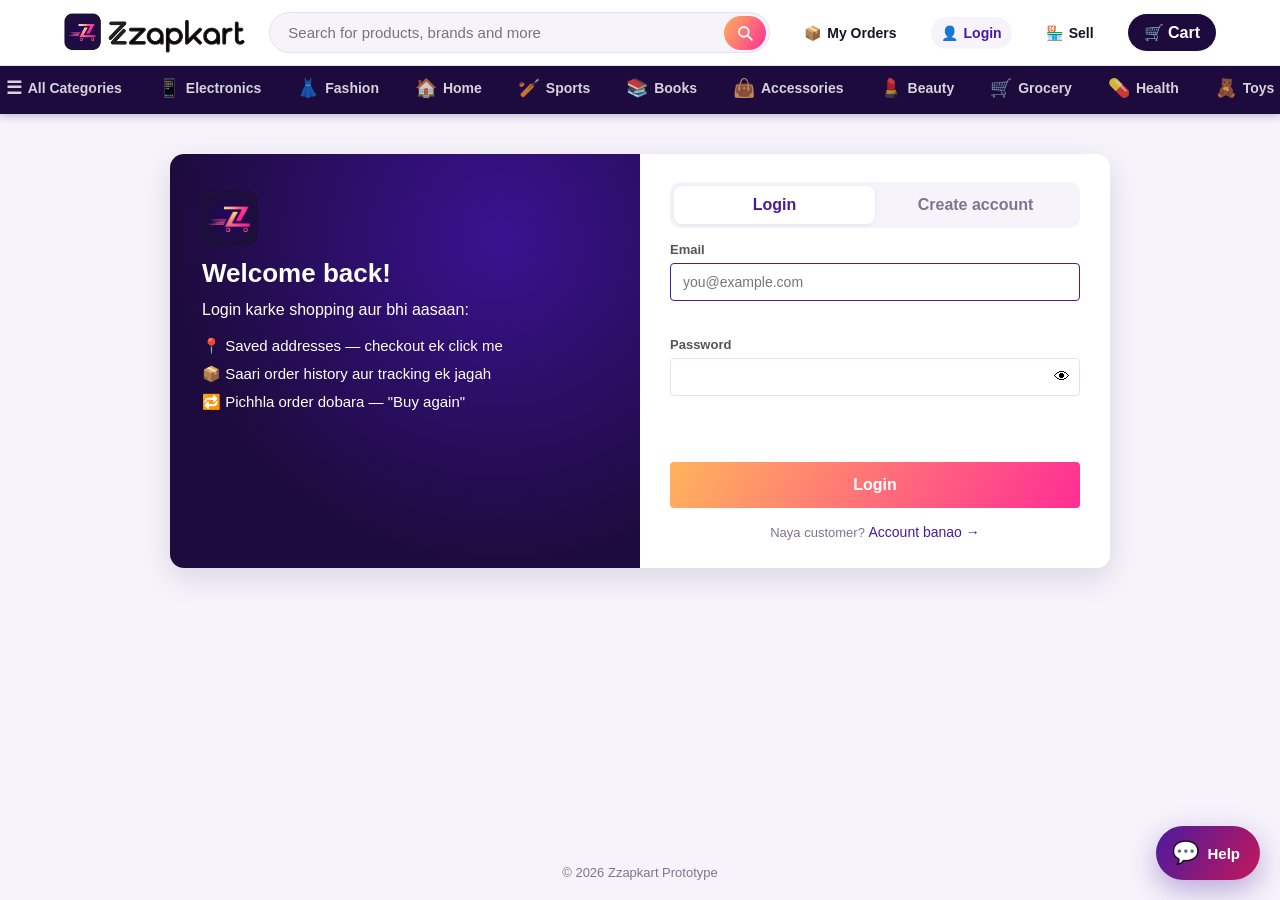
==== commit 6bcf128f: "Product video, fully customisable Brand Store (design + pages), chat assistant + admin support - Lis" ====
--- a/account.html
+++ b/account.html
@@ -37,5 +37,6 @@
   <script src="cart.js"></script>
   <script src="ui.js"></script>
   <script src="account.js"></script>
+  <script src="chatbot.js"></script>
 </body>
 </html>
--- a/style.css
+++ b/style.css
@@ -1175,7 +1175,7 @@
 .bs-slide-text h2:empty, .bs-slide-text p:empty { display: none; }
 .tone-light .bs-slide-text { color: #fff; text-shadow: 0 2px 12px rgba(0, 0, 0, .45); }
 .tone-dark .bs-slide-text { color: #14101c; text-shadow: 0 1px 8px rgba(255, 255, 255, .6); }
-.bs-cta { display: inline-block; margin-top: 6px; background: var(--st); color: #fff; padding: 8px 18px; border-radius: 20px; font-weight: 700; font-size: 14px; text-shadow: none; }
+.bs-cta { display: inline-block; margin-top: 6px; background: var(--st); color: var(--st-ink, #fff); padding: 8px 18px; border-radius: 20px; font-weight: 700; font-size: 14px; text-shadow: none; }
 .bs-arrow { position: absolute; top: 50%; transform: translateY(-50%); z-index: 2; width: 40px; height: 40px; border-radius: 50%; border: none; background: rgba(255, 255, 255, .9); color: #1a1325; cursor: pointer; font-size: 26px; line-height: 1; box-shadow: 0 2px 8px rgba(0, 0, 0, .2); }
 .bs-arrow.prev { left: 12px; }
 .bs-arrow.next { right: 12px; }
@@ -1538,7 +1538,7 @@
 /* =====================================================================
    Brand Store website (store.html) — Shopify jaisa theme, --st = theme colour
    ===================================================================== */
-.shop-body { background: #fff; --st: #4a1a9e; }
+.shop-body { background: #fff; --st: #4a1a9e; --st-ink: #fff; --st-text: #4a1a9e; font-family: var(--sh-font-body, "Segoe UI", Roboto, Arial, sans-serif); }
 .sh-wrap { width: min(1240px, 100% - 32px); margin: 0 auto; }
 .sh-skip { position: absolute; left: -9999px; }
 .sh-skip:focus { left: 16px; top: 8px; z-index: 100; background: #fff; padding: 8px 12px; border-radius: 6px; }
@@ -1547,37 +1547,37 @@
 .sh-powered { background: #14101c; color: rgba(255, 255, 255, .75); font-size: 12px; }
 .sh-powered .sh-wrap { display: flex; justify-content: space-between; gap: 12px; padding: 6px 0; flex-wrap: wrap; }
 .sh-powered a { color: #fff; font-weight: 700; }
-.sh-announce { background: var(--st); color: #fff; font-size: 13px; font-weight: 600; text-align: center; }
+.sh-announce { background: var(--st); color: var(--st-ink); font-size: 13px; font-weight: 600; text-align: center; }
 .sh-announce .sh-wrap { padding: 8px 0; }
 .sh-announce i { font-style: normal; opacity: .6; margin: 0 8px; }
 .sh-header { position: sticky; top: 0; z-index: 30; background: rgba(255, 255, 255, .97); backdrop-filter: blur(8px); border-bottom: 1px solid var(--border); }
 .sh-header-in { display: flex; align-items: center; gap: 20px; height: 72px; }
 .sh-brand { display: flex; align-items: center; gap: 10px; font-weight: 800; font-size: 20px; color: #14101c; min-width: 0; }
 .sh-brand-name { overflow: hidden; text-overflow: ellipsis; white-space: nowrap; letter-spacing: -.2px; }
-.sh-logo { width: 44px; height: 44px; border-radius: 10px; border: 1px solid var(--border); overflow: hidden; display: inline-flex; align-items: center; justify-content: center; background: #fff; color: var(--st); font-weight: 800; flex-shrink: 0; }
+.sh-logo { width: 44px; height: 44px; border-radius: 10px; border: 1px solid var(--border); overflow: hidden; display: inline-flex; align-items: center; justify-content: center; background: #fff; color: var(--st-text); font-weight: 800; flex-shrink: 0; }
 .sh-logo img { width: 100%; height: 100%; object-fit: contain; }
 .sh-logo.small { width: 40px; height: 40px; }
 .sh-logo.hero { width: 120px; height: 120px; border-radius: 24px; font-size: 40px; box-shadow: 0 10px 30px rgba(0, 0, 0, .12); }
 .sh-logo.story { width: 150px; height: 150px; border-radius: 50%; font-size: 48px; }
 .sh-nav { display: flex; align-items: center; gap: 4px; margin-left: auto; }
 .sh-nav > a, .sh-dd-btn { padding: 10px 14px; font: inherit; font-weight: 600; font-size: 15px; color: #2a2335; background: none; border: none; cursor: pointer; }
-.sh-nav > a:hover, .sh-dd-btn:hover { color: var(--st); }
-.sh-nav > a.active, .sh-dd-btn.active { color: var(--st); box-shadow: inset 0 -2px 0 var(--st); }
+.sh-nav > a:hover, .sh-dd-btn:hover { color: var(--st-text); }
+.sh-nav > a.active, .sh-dd-btn.active { color: var(--st-text); box-shadow: inset 0 -2px 0 var(--st); }
 .sh-dd { position: relative; }
 .sh-dd-menu { position: absolute; top: 100%; left: 0; min-width: 220px; background: #fff; border: 1px solid var(--border); border-radius: 10px; box-shadow: 0 12px 30px rgba(0, 0, 0, .12); padding: 6px; display: none; z-index: 40; }
 .sh-dd:hover .sh-dd-menu, .sh-dd:focus-within .sh-dd-menu, .sh-dd.open .sh-dd-menu { display: block; }
 .sh-dd-menu a { display: flex; justify-content: space-between; gap: 10px; padding: 9px 12px; border-radius: 6px; font-size: 14px; }
-.sh-dd-menu a:hover { background: color-mix(in srgb, var(--st) 8%, white); color: var(--st); }
+.sh-dd-menu a:hover { background: color-mix(in srgb, var(--st) 8%, white); color: var(--st-text); }
 .sh-dd-menu small { color: var(--muted); }
 .sh-actions { display: flex; align-items: center; gap: 4px; }
 .sh-icon { width: 42px; height: 42px; border: none; background: none; border-radius: 50%; display: inline-flex; align-items: center; justify-content: center; cursor: pointer; color: #2a2335; position: relative; flex-shrink: 0; }
-.sh-icon:hover { background: var(--bg); color: var(--st); }
+.sh-icon:hover { background: var(--bg); color: var(--st-text); }
 .sh-menu-btn { display: none; }
-.sh-cart-count { position: absolute; top: 2px; right: 0; min-width: 18px; height: 18px; padding: 0 5px; border-radius: 9px; background: var(--st); color: #fff; font-size: 11px; font-weight: 800; align-items: center; justify-content: center; }
+.sh-cart-count { position: absolute; top: 2px; right: 0; min-width: 18px; height: 18px; padding: 0 5px; border-radius: 9px; background: var(--st); color: var(--st-ink); font-size: 11px; font-weight: 800; align-items: center; justify-content: center; }
 .sh-searchbar { border-top: 1px solid var(--border); background: #fff; padding: 12px 0; }
 .sh-search-form { display: flex; gap: 8px; align-items: center; }
 .sh-search-form input { flex: 1; min-width: 0; padding: 12px 16px; border: 1.5px solid var(--border); border-radius: 10px; font: inherit; font-size: 15px; outline: none; }
-.sh-search-form input:focus { border-color: var(--st); }
+.sh-search-form input:focus { border-color: var(--st-text); }
 .sh-suggest { display: grid; gap: 4px; margin-top: 8px; }
 .sh-suggest:empty { display: none; }
 .sh-sug { display: flex; align-items: center; gap: 12px; padding: 8px; border-radius: 8px; font-size: 14px; }
@@ -1585,16 +1585,16 @@
 .sh-sug span:nth-child(2) { flex: 1; }
 .sh-sug-img { width: 40px; height: 40px; border-radius: 6px; overflow: hidden; display: flex; align-items: center; justify-content: center; font-size: 20px; }
 .sh-sug-img img { width: 100%; height: 100%; object-fit: cover; }
-.sh-sug-all { padding: 8px; font-weight: 700; color: var(--st); font-size: 14px; }
-
-.sh-btn { background: var(--st); color: #fff; border-radius: 8px; padding: 12px 22px; }
+.sh-sug-all { padding: 8px; font-weight: 700; color: var(--st-text); font-size: 14px; }
+
+.sh-btn { background: var(--st); color: var(--st-ink); border-radius: var(--sh-radius, 8px); padding: 12px 22px; }
 .sh-btn:hover { filter: brightness(1.12); }
-.sh-btn-dark { background: #14101c; color: #fff; border-radius: 8px; padding: 12px 22px; }
+.sh-btn-dark { background: #14101c; color: #fff; border-radius: var(--sh-radius, 8px); padding: 12px 22px; }
 .sh-btn-lg { padding: 14px 28px; font-size: 16px; }
 .sh-block { display: block; width: 100%; text-align: center; }
-.sh-link { color: var(--st); font-weight: 700; }
+.sh-link { color: var(--st-text); font-weight: 700; }
 .sh-link:hover { text-decoration: underline; }
-.sh-eyebrow { display: inline-block; font-size: 12px; font-weight: 800; letter-spacing: 1px; text-transform: uppercase; color: var(--st); }
+.sh-eyebrow { display: inline-block; font-size: 12px; font-weight: 800; letter-spacing: 1px; text-transform: uppercase; color: var(--st-text); }
 
 .sh-main:focus { outline: none; }
 .sh-hero { margin-top: 20px; }
@@ -1614,7 +1614,7 @@
 .sh-main > .sh-section:last-child { margin-bottom: 56px; }
 .sh-sec-head { display: flex; align-items: baseline; justify-content: space-between; gap: 12px; margin-bottom: 18px; }
 .sh-sec-head h2 { font-size: 26px; letter-spacing: -.3px; color: #14101c; }
-.sh-grid { display: grid; grid-template-columns: repeat(4, minmax(0, 1fr)); gap: 22px; }
+.sh-grid { display: grid; grid-template-columns: repeat(var(--sh-cols, 4), minmax(0, 1fr)); gap: 22px; }
 .sh-card { display: flex; flex-direction: column; gap: 10px; min-width: 0; }
 .sh-card-media { position: relative; border-radius: 12px; overflow: hidden; }
 .sh-card-img { display: flex; align-items: center; justify-content: center; aspect-ratio: 4 / 5; font-size: 72px; }
@@ -1627,7 +1627,7 @@
 .sh-badge.sold { background: #6b6475; }
 .sh-quick { position: absolute; left: 10px; right: 10px; bottom: 10px; padding: 11px; border: none; border-radius: 8px; background: #fff; color: #14101c; font: inherit; font-weight: 700; font-size: 14px; cursor: pointer; box-shadow: 0 6px 16px rgba(0, 0, 0, .15); opacity: 0; transform: translateY(8px); transition: opacity .2s, transform .2s, background .2s; }
 .sh-card:hover .sh-quick, .sh-quick:focus-visible { opacity: 1; transform: none; }
-.sh-quick:hover { background: var(--st); color: #fff; }
+.sh-quick:hover { background: var(--st); color: var(--st-ink); }
 @media (hover: none) { .sh-quick { opacity: 1; transform: none; padding: 8px; font-size: 13px; } }
 .sh-card-body { display: flex; flex-direction: column; gap: 4px; }
 .sh-vendor { font-size: 11px; font-weight: 800; letter-spacing: .6px; text-transform: uppercase; color: var(--muted); }
@@ -1651,12 +1651,12 @@
 .sh-coll-info { padding: 14px 16px; display: flex; flex-direction: column; gap: 2px; }
 .sh-coll-info strong { font-size: 17px; color: #14101c; }
 .sh-coll-info small { color: var(--muted); }
-.sh-coll-info em { font-style: normal; color: var(--st); font-weight: 700; font-size: 14px; margin-top: 4px; }
+.sh-coll-info em { font-style: normal; color: var(--st-text); font-weight: 700; font-size: 14px; margin-top: 4px; }
 
 .sh-story { display: flex; align-items: center; gap: 36px; margin-top: 56px; padding: 36px; border-radius: 18px; background: color-mix(in srgb, var(--st) 6%, white); }
 .sh-story h2 { font-size: 28px; margin: 6px 0 10px; color: #14101c; }
 .sh-story p { color: #4b4458; line-height: 1.7; margin-bottom: 10px; white-space: pre-line; }
-.sh-news { margin-top: 56px; background: var(--st); color: #fff; }
+.sh-news { margin-top: 56px; background: var(--st); color: var(--st-ink); }
 .sh-news-in { display: flex; align-items: center; justify-content: space-between; gap: 24px; padding: 40px 0; flex-wrap: wrap; }
 .sh-news h2 { font-size: 26px; }
 .sh-news p { opacity: .9; }
@@ -1676,7 +1676,7 @@
 
 .sh-page { padding-top: 20px; padding-bottom: 56px; }
 .sh-crumbs { font-size: 13px; color: var(--muted); margin-bottom: 14px; }
-.sh-crumbs a:hover { color: var(--st); text-decoration: underline; }
+.sh-crumbs a:hover { color: var(--st-text); text-decoration: underline; }
 .sh-crumbs span { margin: 0 2px; }
 .sh-page-head { margin-bottom: 18px; }
 .sh-page-head h1 { font-size: 34px; color: #14101c; letter-spacing: -.5px; }
@@ -1686,13 +1686,13 @@
 .sh-filters fieldset { border: none; border-top: 1px solid var(--border); padding-top: 14px; display: flex; flex-direction: column; gap: 2px; }
 .sh-filters legend { font-weight: 800; font-size: 14px; color: #14101c; padding: 0 0 6px; }
 .sh-filters .check { margin: 4px 0; font-weight: 500; font-size: 14px; }
-.sh-filters .check input { accent-color: var(--st); }
+.sh-filters .check input { accent-color: var(--st-text); }
 .sh-filters small { color: var(--muted); }
 .sh-toolbar { display: flex; justify-content: space-between; align-items: center; gap: 12px; margin-bottom: 18px; flex-wrap: wrap; }
 .sh-filter-toggle { display: none; }
 .sh-sort { font-size: 14px; color: var(--muted); display: flex; align-items: center; gap: 8px; margin-left: auto; }
 .sh-sort select { padding: 9px 12px; border: 1px solid var(--border); border-radius: 8px; font: inherit; color: var(--text); background: #fff; }
-.sh-results .sh-grid { grid-template-columns: repeat(3, minmax(0, 1fr)); }
+.sh-results .sh-grid { grid-template-columns: repeat(var(--sh-cols-side, 3), minmax(0, 1fr)); }
 .sh-empty { text-align: center; padding: 56px 16px; background: var(--bg); border-radius: 14px; }
 .sh-empty p { color: var(--muted); margin: 8px 0 16px; }
 .sh-coll-hero { background: linear-gradient(135deg, color-mix(in srgb, var(--st) 16%, white), #fff); padding: 28px 0 32px; }
@@ -1705,7 +1705,7 @@
 .sh-thumbs { display: flex; flex-direction: column; gap: 10px; }
 .sh-thumbs:empty { display: none; }
 .sh-thumbs button { border: 1.5px solid var(--border); border-radius: 8px; overflow: hidden; padding: 0; background: #fff; cursor: pointer; aspect-ratio: 4 / 5; }
-.sh-thumbs button.active { border-color: var(--st); }
+.sh-thumbs button.active { border-color: var(--st-text); }
 .sh-thumbs img { width: 100%; height: 100%; object-fit: cover; display: block; }
 .sh-main-img { aspect-ratio: 4 / 5; border-radius: 16px; overflow: hidden; display: flex; align-items: center; justify-content: center; font-size: 140px; }
 .sh-main-img img { width: 100%; height: 100%; object-fit: contain; background: #fff; }
@@ -1852,3 +1852,256 @@
   .sh-coll-info { padding: 10px 12px; }
   .sh-coll-info strong { font-size: 15px; }
 }
+
+/* =====================================================================
+   Brand Store: seller ka design (fonts, buttons, header style, pages)
+   ===================================================================== */
+.shop-body h1, .shop-body h2, .shop-body h3, .shop-body h4, .sh-brand-name, .sh-coll-info strong {
+  font-family: var(--sh-font-head, var(--sh-font-body, "Segoe UI", Roboto, Arial, sans-serif));
+}
+.sh-quick, .sh-news-form input, .sh-search-form input { border-radius: var(--sh-radius, 8px); }
+.sh-badge.new { color: var(--st-ink); }
+.sh-badge.vid { background: rgba(20, 16, 28, .82); }
+.sh-dd-menu a { color: #2a2335; }
+/* Header: dark */
+.sh-head-dark .sh-header { background: #14101c; border-bottom-color: #14101c; }
+.sh-head-dark .sh-brand, .sh-head-dark .sh-nav > a, .sh-head-dark .sh-dd-btn, .sh-head-dark .sh-header-in .sh-icon { color: #fff; }
+.sh-head-dark .sh-nav > a:hover, .sh-head-dark .sh-dd-btn:hover, .sh-head-dark .sh-nav > a.active, .sh-head-dark .sh-dd-btn.active { color: #fff; }
+.sh-head-dark .sh-nav > a.active, .sh-head-dark .sh-dd-btn.active { box-shadow: inset 0 -2px 0 #fff; }
+.sh-head-dark .sh-header-in .sh-icon:hover { background: rgba(255, 255, 255, .12); color: #fff; }
+/* Header: theme colour */
+.sh-head-brand .sh-header { background: var(--st); border-bottom-color: transparent; }
+.sh-head-brand .sh-brand, .sh-head-brand .sh-nav > a, .sh-head-brand .sh-dd-btn, .sh-head-brand .sh-header-in .sh-icon { color: var(--st-ink); }
+.sh-head-brand .sh-nav > a:hover, .sh-head-brand .sh-dd-btn:hover, .sh-head-brand .sh-nav > a.active, .sh-head-brand .sh-dd-btn.active { color: var(--st-ink); }
+.sh-head-brand .sh-nav > a.active, .sh-head-brand .sh-dd-btn.active { box-shadow: inset 0 -2px 0 var(--st-ink); }
+.sh-head-brand .sh-header-in .sh-icon:hover { background: color-mix(in srgb, var(--st-ink) 14%, transparent); color: var(--st-ink); }
+.sh-head-brand .sh-cart-count { background: var(--st-ink); color: var(--st); }
+.sh-head-brand .sh-announce { border-bottom: 1px solid color-mix(in srgb, var(--st-ink) 25%, transparent); }
+
+/* Store pages (Privacy Policy, Terms…) + builder preview */
+.sh-doc { max-width: 860px; }
+.sh-doc > h1 { font-size: 34px; color: #14101c; letter-spacing: -.5px; margin-bottom: 18px; }
+.sh-rich { color: #3d3550; font-size: 16px; line-height: 1.75; }
+.sh-rich h2 { font-size: 22px; color: #14101c; margin: 26px 0 8px; }
+.sh-rich h3 { font-size: 18px; color: #14101c; margin: 20px 0 6px; }
+.sh-rich p { margin: 10px 0; }
+.sh-rich ul, .sh-rich ol { margin: 10px 0; padding-left: 22px; display: grid; gap: 6px; }
+.sh-rich strong { color: #14101c; }
+.sh-rich > :first-child { margin-top: 0; }
+.sh-doc-more { margin-top: 40px; padding-top: 20px; border-top: 1px solid var(--border); display: flex; flex-wrap: wrap; gap: 10px 22px; }
+.sh-doc-more h2 { width: 100%; font-size: 16px; color: var(--muted); }
+.sh-doc-links { display: flex; flex-wrap: wrap; gap: 10px 22px; }
+
+/* =====================================================================
+   Builder: 🎨 Design + 📄 Pages tabs
+   ===================================================================== */
+.sb-next-tip { margin: 4px 2px 16px; }
+.sb-theme-custom { position: relative; overflow: hidden; }
+.sb-theme-custom i { box-shadow: inset 0 0 0 2px rgba(255, 255, 255, .6); }
+.sb-theme-custom input[type=color] { position: absolute; inset: 0; width: 100%; height: 100%; opacity: 0; cursor: pointer; border: none; padding: 0; }
+.sb-theme-custom:focus-within { outline: 2px solid var(--primary); outline-offset: 2px; }
+.sbd-hex-row { display: flex; align-items: center; gap: 12px; margin-top: 12px; flex-wrap: wrap; }
+.sbd-hex-row label { display: flex; align-items: center; gap: 8px; font-size: 13px; font-weight: 600; }
+.sbd-hex-row input { width: 110px; padding: 8px 10px; border: 1.5px solid var(--border); border-radius: 8px; font: inherit; font-family: ui-monospace, Consolas, monospace; }
+.sbd-sample { display: flex; align-items: center; gap: 14px; flex-wrap: wrap; margin-top: 14px; padding: 16px; border-radius: 10px; background: #fff; border: 1px dashed var(--border); }
+.sbd-btn { display: inline-block; padding: 10px 18px; background: var(--st); color: var(--st-ink, #fff); border-radius: var(--sh-radius, 8px); font-weight: 700; font-size: 14px; font-family: var(--sh-font-head, inherit); }
+.sbd-btn.alt { background: #14101c; color: #fff; }
+.sbd-link { color: var(--st-text, var(--st)); font-weight: 700; font-size: 14px; }
+.sbd-badge { font-size: 11px; font-weight: 800; padding: 4px 8px; border-radius: 6px; background: var(--st); color: var(--st-ink, #fff); }
+#sb-color-note { display: block; margin-top: 8px; }
+#sb-color-note:empty { display: none; }
+.sbd-grid { display: grid; grid-template-columns: repeat(auto-fill, minmax(170px, 1fr)); gap: 10px; }
+.sbd-grid.three { grid-template-columns: repeat(3, minmax(0, 1fr)); }
+.sbd-opt { position: relative; display: flex; flex-direction: column; align-items: center; justify-content: center; gap: 8px; padding: 16px 10px 12px; border: 1.5px solid var(--border); border-radius: 12px; background: #fff; cursor: pointer; text-align: center; min-width: 0; }
+.sbd-opt input { position: absolute; opacity: 0; pointer-events: none; }
+.sbd-opt small { color: var(--muted); font-size: 12px; font-weight: 600; }
+.sbd-opt:hover { border-color: #cdbfe6; }
+.sbd-opt:has(input:checked) { border-color: var(--primary); box-shadow: inset 0 0 0 1.5px var(--primary); background: #fbf9fe; }
+.sbd-opt:has(input:checked) small { color: var(--primary); }
+.sbd-opt:has(input:focus-visible) { outline: 2px solid var(--primary); outline-offset: 2px; }
+.sbd-font-sample { font-size: 22px; font-weight: 700; color: #14101c; max-width: 100%; overflow: hidden; text-overflow: ellipsis; white-space: nowrap; }
+.sbd-head-mini { display: flex; align-items: center; gap: 4px; width: 100%; max-width: 120px; height: 26px; padding: 0 8px; border-radius: 6px; border: 1px solid var(--border); background: #fff; }
+.sbd-head-mini i { width: 12px; height: 12px; border-radius: 3px; background: var(--st); margin-right: auto; }
+.sbd-head-mini b { width: 14px; height: 4px; border-radius: 2px; background: #c9c2d6; }
+.sbd-head-mini.head-dark { background: #14101c; border-color: #14101c; }
+.sbd-head-mini.head-dark b { background: rgba(255, 255, 255, .7); }
+.sbd-head-mini.head-dark i { background: #fff; }
+.sbd-head-mini.head-brand { background: var(--st); border-color: var(--st); }
+.sbd-head-mini.head-brand b, .sbd-head-mini.head-brand i { background: var(--st-ink, #fff); opacity: .85; }
+.sbd-head-prev { display: flex; align-items: center; gap: 10px; margin-top: 12px; padding: 12px 16px; border-radius: 10px; border: 1px solid var(--border); background: #fff; color: #14101c; font-family: var(--sh-font-head, inherit); }
+.sbd-head-prev.head-dark { background: #14101c; color: #fff; border-color: #14101c; }
+.sbd-head-prev.head-brand { background: var(--st); color: var(--st-ink, #fff); border-color: var(--st); }
+.sbd-hp-logo { width: 34px; height: 34px; border-radius: 8px; background: #fff; border: 1px solid var(--border); display: flex; align-items: center; justify-content: center; overflow: hidden; color: var(--st-text, var(--st)); font-weight: 800; font-size: 12px; flex-shrink: 0; }
+.sbd-hp-logo img { width: 100%; height: 100%; object-fit: contain; }
+.sbd-head-prev strong { overflow: hidden; text-overflow: ellipsis; white-space: nowrap; min-width: 0; }
+.sbd-hp-nav { margin-left: auto; display: flex; gap: 14px; font-size: 13px; font-weight: 600; opacity: .9; }
+.sbd-cols { display: grid; grid-auto-flow: column; gap: 3px; width: 100%; max-width: 110px; height: 30px; }
+.sbd-cols i { background: color-mix(in srgb, var(--st) 22%, white); border-radius: 3px; }
+.sbd-ann-prev { margin-top: 10px; padding: 8px 12px; border-radius: 8px; background: var(--st); color: var(--st-ink, #fff); font-size: 13px; font-weight: 600; text-align: center; }
+.sbd-ann-prev.off { opacity: .35; text-decoration: line-through; }
+.sbd-secs { list-style: none; display: grid; gap: 6px; }
+.sbd-secs li { display: flex; align-items: center; gap: 6px; padding: 8px 10px; border: 1px solid var(--border); border-radius: 8px; background: #fff; }
+.sbd-secs li .check { margin: 0; flex: 1; min-width: 0; }
+.sbd-secs li.off { background: var(--bg); }
+.sbd-secs li.off .check { color: var(--muted); }
+.sb-mini-ann { height: 6px; background: var(--st); }
+.sb-mini.head-dark .sb-mini-id { background: #14101c; color: #fff; }
+.sb-mini.head-dark .sb-mini-id small { color: rgba(255, 255, 255, .7); }
+.sb-mini.head-brand .sb-mini-id { background: var(--st); color: var(--st-ink, #fff); }
+.sb-mini.head-brand .sb-mini-id small { color: var(--st-ink, #fff); opacity: .75; }
+
+.sb-tpl-row { display: flex; flex-wrap: wrap; align-items: center; gap: 8px; margin: 12px 0 6px; }
+.sb-tpl-row .chip:disabled { opacity: .45; cursor: not-allowed; }
+.sb-fmt-help { margin-top: 10px; font-size: 14px; }
+.sb-fmt-help summary { cursor: pointer; font-weight: 700; color: var(--primary); }
+.sb-fmt-help table { margin-top: 8px; max-width: 420px; }
+.sb-fmt-help code { background: var(--bg); padding: 2px 6px; border-radius: 4px; font-size: 12px; }
+.sb-pg-head { display: flex; align-items: center; gap: 6px; }
+.sb-pg-head input { flex: 1; min-width: 0; padding: 10px 12px; border: 1.5px solid var(--border); border-radius: 8px; font: inherit; font-weight: 700; font-size: 16px; }
+.sb-pg-no { width: 28px; height: 28px; border-radius: 50%; background: var(--bg); display: flex; align-items: center; justify-content: center; font-weight: 800; font-size: 13px; color: var(--primary); flex-shrink: 0; }
+.sb-pg-link { display: block; margin: 6px 0 0 34px; word-break: break-all; }
+.sb-pg-edit { display: grid; grid-template-columns: minmax(0, 1fr) minmax(0, 1fr); gap: 14px; margin: 12px 0 8px; }
+.sb-pg-edit label { display: flex; flex-direction: column; gap: 6px; font-size: 13px; font-weight: 600; }
+.sb-pg-edit textarea { width: 100%; padding: 10px 12px; border: 1.5px solid var(--border); border-radius: 8px; font: inherit; font-size: 14px; line-height: 1.55; resize: vertical; min-height: 260px; }
+.sb-pg-prev { position: relative; border: 1px solid var(--border); border-radius: 10px; padding: 26px 16px 14px; background: #fff; max-height: 420px; overflow: auto; }
+.sb-pg-prev .sh-rich { font-size: 14px; }
+.sb-pg-prev .sh-rich h2 { font-size: 17px; }
+.sb-pg-prev .sh-rich h3 { font-size: 15px; }
+.sb-pg-prev-tag { position: absolute; top: 6px; right: 8px; font-size: 11px; font-weight: 800; color: var(--muted); text-transform: uppercase; letter-spacing: .5px; }
+
+/* =====================================================================
+   Product video (listing form, product page, cards, QC)
+   ===================================================================== */
+.vid-box { margin-top: 22px; padding-top: 18px; border-top: 1px dashed var(--border); }
+.vid-drop { padding: 18px; }
+.dropzone.drag { border-color: var(--brand-pink); background: #fff0f7; }
+.vid-or { display: flex; align-items: center; gap: 10px; margin: 12px 0; color: var(--muted); font-size: 12px; font-weight: 700; text-transform: uppercase; letter-spacing: .5px; }
+.vid-or::before, .vid-or::after { content: ""; flex: 1; border-top: 1px solid var(--border); }
+.vid-yt-row { display: flex; gap: 8px; }
+.vid-yt-row input { flex: 1; min-width: 0; padding: 10px 12px; border: 1.5px solid var(--border); border-radius: 8px; font: inherit; font-size: 14px; }
+.vid-card { display: grid; grid-template-columns: minmax(0, 320px) minmax(0, 1fr); gap: 16px; align-items: start; }
+.vid-card video, .vid-yt { width: 100%; aspect-ratio: 16 / 9; border-radius: 10px; background: #000; display: block; }
+.vid-yt iframe { width: 100%; height: 100%; border: 0; border-radius: 10px; }
+.vid-meta { display: flex; flex-direction: column; gap: 6px; min-width: 0; }
+.vid-meta strong { overflow: hidden; text-overflow: ellipsis; white-space: nowrap; }
+.vid-replace { position: relative; overflow: hidden; cursor: pointer; }
+.vid-replace input { position: absolute; inset: 0; opacity: 0; cursor: pointer; }
+.vid-busy { padding: 18px; border-radius: 10px; background: #fbf9fe; color: var(--primary); font-weight: 700; text-align: center; }
+.pdp-img.is-video, .sh-main-img.is-video { background: #000 !important; }
+.pdp-img video, .pdp-img iframe, .sh-main-img video, .sh-main-img iframe { width: 100%; height: 100%; border: 0; display: block; background: #000; object-fit: contain; }
+.pdp-thumbs button.g-vid, .sh-thumbs button.g-vid { position: relative; background: #14101c; }
+.g-play { position: absolute; inset: 0; display: flex; align-items: center; justify-content: center; color: #fff; font-size: 16px; background: rgba(0, 0, 0, .35); }
+.card-img { position: relative; }
+.vid-badge { position: absolute; left: 8px; bottom: 8px; padding: 3px 7px; border-radius: 5px; background: rgba(20, 16, 28, .8); color: #fff; font-size: 11px; font-weight: 700; line-height: 1.3; pointer-events: none; }
+.qc-video { margin: 6px 0 10px; display: flex; flex-direction: column; gap: 4px; }
+.qc-video video { width: 280px; max-width: 100%; aspect-ratio: 16 / 9; background: #000; border-radius: 8px; }
+
+/* =====================================================================
+   Super Admin: Support
+   ===================================================================== */
+tr.ad-unread td:first-child { box-shadow: inset 3px 0 0 var(--brand-pink); }
+.ad-tk-sub { max-width: 320px; }
+.ad-thread { display: flex; flex-direction: column; gap: 10px; max-height: 340px; overflow-y: auto; padding: 12px; margin: 10px 0 14px; background: var(--bg); border-radius: 10px; }
+.ad-tmsg { max-width: 85%; padding: 10px 12px; border-radius: 12px; background: #fff; border: 1px solid var(--border); }
+.ad-tmsg.admin { align-self: flex-end; background: #efe8fb; border-color: #dccff3; }
+.ad-tmsg-who { display: block; font-size: 11px; font-weight: 700; color: var(--muted); margin-bottom: 4px; }
+.ad-tmsg p { font-size: 14px; line-height: 1.5; white-space: normal; overflow-wrap: anywhere; }
+
+/* =====================================================================
+   Zzapkart Assistant (chat bot)
+   ===================================================================== */
+#zc-root { position: fixed; right: 20px; bottom: 20px; z-index: 90; font-size: 14px; }
+.zc-fab { position: relative; display: flex; align-items: center; gap: 8px; height: 54px; padding: 0 20px 0 16px; border: none; border-radius: 28px; background: linear-gradient(120deg, #4a1a9e, #c2185b); color: #fff; font: inherit; font-weight: 800; font-size: 15px; cursor: pointer; box-shadow: 0 10px 28px rgba(74, 26, 158, .35); transition: transform .2s, box-shadow .2s; }
+.zc-fab:hover { transform: translateY(-2px); box-shadow: 0 14px 32px rgba(74, 26, 158, .42); }
+.zc-fab:focus-visible { outline: 3px solid #ffb35c; outline-offset: 3px; }
+.zc-fab-ico { font-size: 22px; line-height: 1; }
+#zc-root.open .zc-fab { display: none; }
+.zc-badge { position: absolute; top: -4px; right: -4px; min-width: 22px; height: 22px; padding: 0 6px; border-radius: 11px; background: #ff2d95; color: #fff; font-size: 12px; font-weight: 800; display: flex; align-items: center; justify-content: center; border: 2px solid #fff; }
+.zc-badge.hidden { display: none; }
+.zc-panel { width: 380px; height: min(600px, calc(100vh - 40px)); background: #fff; border-radius: 18px; box-shadow: 0 18px 50px rgba(20, 8, 40, .3); display: flex; flex-direction: column; overflow: hidden; border: 1px solid var(--border); }
+.zc-panel[hidden] { display: none; }
+.zc-head { display: flex; align-items: center; gap: 10px; padding: 12px 12px 12px 16px; background: linear-gradient(120deg, #1e0b3d, #4a1a9e); color: #fff; }
+.zc-ava { width: 38px; height: 38px; border-radius: 50%; background: rgba(255, 255, 255, .15); display: flex; align-items: center; justify-content: center; font-size: 20px; flex-shrink: 0; }
+.zc-title { flex: 1; min-width: 0; display: flex; flex-direction: column; }
+.zc-title strong { font-size: 15px; }
+.zc-title small { font-size: 12px; opacity: .8; display: flex; align-items: center; gap: 5px; }
+.zc-dot { width: 8px; height: 8px; border-radius: 50%; background: #3ddc84; display: inline-block; }
+.zc-icon { width: 34px; height: 34px; border: none; border-radius: 50%; background: transparent; color: #fff; font-size: 17px; cursor: pointer; flex-shrink: 0; }
+.zc-icon:hover { background: rgba(255, 255, 255, .15); }
+.zc-icon:focus-visible { outline: 2px solid #ffb35c; }
+.zc-log { flex: 1; overflow-y: auto; padding: 14px 12px; display: flex; flex-direction: column; gap: 10px; background: #f8f6fc; overscroll-behavior: contain; }
+.zc-msg { display: flex; gap: 8px; align-items: flex-end; max-width: 100%; }
+.zc-msg.user { justify-content: flex-end; }
+.zc-ava-s { width: 26px; height: 26px; border-radius: 50%; background: #ece5f8; display: flex; align-items: center; justify-content: center; font-size: 14px; flex-shrink: 0; }
+.zc-bubble { padding: 10px 12px; border-radius: 14px; line-height: 1.5; max-width: 86%; overflow-wrap: anywhere; }
+.zc-msg.bot .zc-bubble { background: #fff; border: 1px solid var(--border); border-bottom-left-radius: 4px; color: var(--text); }
+.zc-msg.user .zc-bubble { background: #4a1a9e; color: #fff; border-bottom-right-radius: 4px; }
+.zc-msg.support .zc-bubble { background: #fff6e5; border-color: #ffd89b; }
+.zc-bubble a { color: #4a1a9e; font-weight: 700; text-decoration: underline; }
+.zc-muted { color: var(--muted); font-size: 13px; }
+.zc-bubble .zc-more { display: inline-block; margin-top: 8px; text-decoration: none; }
+.zc-list { margin: 6px 0; padding-left: 18px; }
+.zc-typing .zc-bubble { display: flex; gap: 4px; padding: 13px 14px; }
+.zc-typing i { width: 7px; height: 7px; border-radius: 50%; background: #b3a8c6; animation: zc-bounce 1s infinite; }
+.zc-typing i:nth-child(2) { animation-delay: .15s; }
+.zc-typing i:nth-child(3) { animation-delay: .3s; }
+@keyframes zc-bounce { 0%, 60%, 100% { transform: none; opacity: .6; } 30% { transform: translateY(-4px); opacity: 1; } }
+.zc-prods { display: grid; gap: 8px; margin-top: 8px; }
+.zc-prod { display: flex; gap: 10px; padding: 8px; border: 1px solid var(--border); border-radius: 10px; background: #fff; }
+.zc-prod-img { width: 56px; height: 56px; border-radius: 8px; overflow: hidden; flex-shrink: 0; display: flex; align-items: center; justify-content: center; font-size: 28px; text-decoration: none !important; }
+.zc-prod-img img { width: 100%; height: 100%; object-fit: cover; }
+.zc-prod-info { display: flex; flex-direction: column; gap: 3px; min-width: 0; flex: 1; align-items: flex-start; }
+.zc-bubble .zc-prod-name { color: var(--text); font-weight: 700; text-decoration: none; font-size: 13px; line-height: 1.3; display: -webkit-box; -webkit-line-clamp: 2; -webkit-box-orient: vertical; overflow: hidden; }
+.zc-bubble .zc-prod-name:hover { text-decoration: underline; }
+.zc-prod-price { font-size: 13px; }
+.zc-prod-price s { color: var(--muted); font-size: 12px; }
+.zc-prod-price em { color: var(--green); font-style: normal; font-weight: 700; font-size: 12px; }
+.zc-mini-btn { padding: 5px 10px; border-radius: 6px; border: 1.5px solid #4a1a9e; background: #fff; color: #4a1a9e !important; font: inherit; font-size: 12px; font-weight: 700; cursor: pointer; text-decoration: none !important; }
+.zc-mini-btn:hover { background: #4a1a9e; color: #fff !important; }
+.zc-out { font-size: 12px; color: #d32f2f; font-weight: 700; }
+.zc-order { margin-top: 8px; border: 1px solid var(--border); border-radius: 10px; padding: 8px 10px; background: #fff; }
+.zc-order-head { display: flex; justify-content: space-between; gap: 8px; font-size: 13px; flex-wrap: wrap; }
+.zc-order-head span { color: var(--muted); }
+.zc-order ul { list-style: none; margin-top: 6px; display: grid; gap: 6px; }
+.zc-order li { font-size: 13px; display: flex; flex-direction: column; gap: 2px; align-items: flex-start; }
+.zc-order small { color: var(--muted); font-size: 12px; }
+.zc-st { display: inline-block; padding: 1px 8px; border-radius: 10px; font-size: 11px; font-weight: 800; background: #ece5f8; color: #4a1a9e; }
+.zc-st.st-shipped { background: #e3f2fd; color: #1565c0; }
+.zc-st.st-delivered { background: #e6f6ec; color: #1f7a45; }
+.zc-st.st-placed { background: #fff4e0; color: #8a4b00; }
+.zc-ticket { margin-top: 8px; padding: 8px 10px; border: 1px solid var(--border); border-radius: 10px; background: #fff; display: flex; flex-direction: column; gap: 3px; }
+.zc-ticket small { font-size: 12px; }
+.zc-chips { display: flex; gap: 6px; padding: 8px 10px; overflow-x: auto; background: #fff; border-top: 1px solid var(--border); scrollbar-width: thin; }
+.zc-chips.hidden { display: none; }
+.zc-chip { flex-shrink: 0; padding: 7px 12px; border-radius: 16px; border: 1.5px solid #d9cdee; background: #fff; color: #4a1a9e; font: inherit; font-size: 13px; font-weight: 700; cursor: pointer; white-space: nowrap; text-decoration: none; }
+.zc-chip:hover { background: #f3eefc; border-color: #4a1a9e; }
+.zc-form { display: flex; gap: 8px; padding: 10px; border-top: 1px solid var(--border); background: #fff; }
+.zc-form input { flex: 1; min-width: 0; padding: 11px 14px; border: 1.5px solid var(--border); border-radius: 22px; font: inherit; font-size: 15px; outline: none; }
+.zc-form input:focus { border-color: #4a1a9e; }
+.zc-send { width: 44px; height: 44px; border: none; border-radius: 50%; background: #4a1a9e; color: #fff; cursor: pointer; display: flex; align-items: center; justify-content: center; flex-shrink: 0; }
+.zc-send:hover { background: #2d0f6b; }
+.zc-send:focus-visible { outline: 3px solid #ffb35c; outline-offset: 2px; }
+
+@media (max-width: 860px) {
+  .sb-pg-edit { grid-template-columns: minmax(0, 1fr); }
+  .sb-pg-prev { max-height: 300px; }
+  .vid-card { grid-template-columns: minmax(0, 1fr); }
+}
+@media (max-width: 600px) {
+  .sbd-grid { grid-template-columns: repeat(2, minmax(0, 1fr)); }
+  .sbd-grid.three { grid-template-columns: repeat(3, minmax(0, 1fr)); gap: 6px; }
+  .sbd-opt { padding: 12px 6px 10px; }
+  .sbd-font-sample { font-size: 18px; }
+  .sbd-hp-nav { display: none; }
+  .sh-doc > h1 { font-size: 26px; }
+  .vid-yt-row { flex-direction: column; }
+  #zc-root { right: 12px; bottom: 12px; }
+  .zc-fab { height: 50px; padding: 0 16px 0 13px; font-size: 14px; }
+  #zc-root.open { inset: 0; }
+  .zc-panel { width: 100%; height: 100%; border-radius: 0; border: none; }
+  body.zc-open { overflow: hidden; }
+}
+@media (prefers-reduced-motion: reduce) {
+  .zc-typing i { animation: none; }
+  .zc-fab { transition: none; }
+}
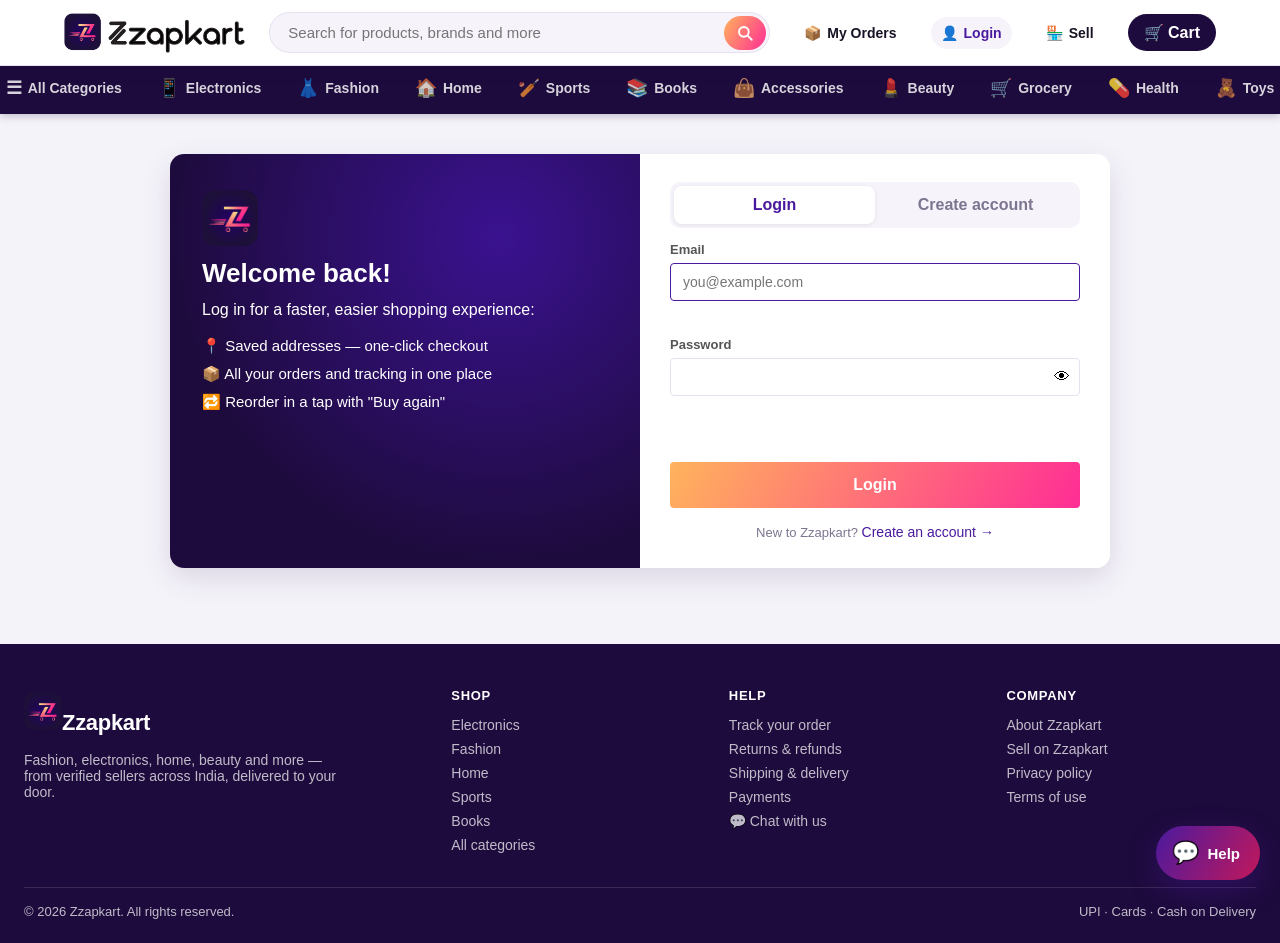
==== commit a6996c19: "Final polish: full-photo cards, reels, demo catalogue, English UI, refreshed design - Product photos" ====
--- a/account.html
+++ b/account.html
@@ -28,10 +28,11 @@
 
   <main class="container" id="acct"></main>
 
-  <footer class="footer">© 2026 Zzapkart Prototype</footer>
+  <footer class="footer" id="site-footer"></footer>
 
   <script src="products.js"></script>
   <script src="catalog.js"></script>
+  <script src="demo-data.js"></script>
   <script src="store.js"></script>
   <script src="ads.js"></script>
   <script src="cart.js"></script>
--- a/style.css
+++ b/style.css
@@ -1,9 +1,9 @@
-/* Brand colors — Zzapkart logo se liye gaye */
+/* Brand colours — taken from the Zzapkart logo */
 :root {
-  --brand-dark: #1e0b3d;      /* logo icon ka dark purple */
-  --brand-purple: #2d0f6b;    /* icon ke beech ka purple */
-  --brand-peach: #ffd36e;     /* Z gradient ka start */
-  --brand-pink: #ff2d95;      /* Z gradient ka end */
+  --brand-dark: #1e0b3d;      /* dark purple from the logo icon */
+  --brand-purple: #2d0f6b;    /* purple from the middle of the icon */
+  --brand-peach: #ffd36e;     /* start of the Z gradient */
+  --brand-pink: #ff2d95;      /* end of the Z gradient */
   --brand-gradient: linear-gradient(120deg, #ffb35c, #ff2d95);
 
   --primary: #4a1a9e;         /* links, active states */
@@ -400,7 +400,7 @@
   .form-grid { grid-template-columns: 1fr; }
 }
 
-/* ---------- Category menu (navbar ke neeche) ---------- */
+/* ---------- Category menu (below the navbar) ---------- */
 .cat-nav {
   display: flex;
   justify-content: center;
@@ -453,7 +453,7 @@
 .cat-tiles.small .cat-tile { padding: 14px 10px; }
 .cat-tiles.small .cat-tile-emoji { font-size: 30px; }
 
-/* ---------- Home: har category ka section ---------- */
+/* ---------- Home: one section per category ---------- */
 .cat-section {
   background: var(--card);
   border-radius: 8px;
@@ -547,7 +547,7 @@
 
 /* Product cards: image, sponsored, seller */
 .card { position: relative; }
-.card-img img, .cart-img img, .mini-img img, .thumb img { width: 100%; height: 100%; object-fit: cover; display: block; }
+.card-img img, .cart-img img, .mini-img img, .thumb img { width: 100%; height: 100%; object-fit: contain; display: block; }
 .cart-img, .mini-img, .thumb { overflow: hidden; }
 .ad-tag {
   position: absolute; top: 8px; left: 8px; z-index: 1;
@@ -811,7 +811,7 @@
 /* Product detail page */
 .pdp { display: grid; grid-template-columns: minmax(260px, 420px) 1fr; gap: 28px; padding: 24px; margin-bottom: 20px; }
 .pdp-img { border-radius: 10px; aspect-ratio: 1 / 1; display: flex; align-items: center; justify-content: center; font-size: 140px; overflow: hidden; }
-.pdp-img img { width: 100%; height: 100%; object-fit: cover; }
+.pdp-img img { width: 100%; height: 100%; object-fit: contain; }
 .pdp-info { display: flex; flex-direction: column; gap: 10px; align-items: flex-start; }
 .pdp-info h1 { font-size: 24px; line-height: 1.3; }
 .pdp-info h3 { font-size: 15px; margin-top: 8px; }
@@ -980,7 +980,7 @@
 .pdp-gallery:has(.pdp-thumbs:empty) { grid-template-columns: 1fr; }
 .pdp-thumbs button { border: 1.5px solid var(--border); border-radius: 6px; padding: 0; background: #fff; cursor: pointer; overflow: hidden; height: 76px; }
 .pdp-thumbs button.active { border-color: var(--brand-pink); }
-.pdp-thumbs img { width: 100%; height: 100%; object-fit: cover; display: block; }
+.pdp-thumbs img { width: 100%; height: 100%; object-fit: contain; display: block; }
 .pdp-img { aspect-ratio: 5 / 6; }
 .pdp-img img { object-fit: contain; background: #fff; }
 .pdp-brand { font-size: 13px; font-weight: 800; color: var(--primary); text-transform: uppercase; letter-spacing: .5px; }
@@ -1067,7 +1067,7 @@
 .img-grid { display: grid; grid-template-columns: repeat(auto-fill, minmax(120px, 1fr)); gap: 10px; margin-top: 12px; }
 .img-card { position: relative; border: 1.5px solid var(--border); border-radius: 8px; overflow: hidden; background: #fff; }
 .img-card.main { border-color: var(--brand-pink); }
-.img-card img { width: 100%; aspect-ratio: 5 / 6; object-fit: cover; display: block; background: var(--bg); }
+.img-card img { width: 100%; aspect-ratio: 5 / 6; object-fit: contain; display: block; background: var(--bg); }
 .img-tag { position: absolute; top: 6px; left: 6px; background: var(--brand-pink); color: #fff; font-size: 10px; font-weight: 800; padding: 2px 6px; border-radius: 6px; }
 .img-meta { display: flex; flex-wrap: wrap; gap: 4px; padding: 6px; font-size: 11px; font-weight: 700; }
 .img-meta .ok { color: var(--green); }
@@ -1125,7 +1125,7 @@
 .thumb.big { width: 72px; height: 86px; flex-shrink: 0; }
 .qc-imgs { display: flex; gap: 8px; flex-wrap: wrap; margin: 8px 0; }
 .qc-imgs a { display: flex; flex-direction: column; align-items: center; font-size: 11px; color: var(--muted); }
-.qc-imgs img { width: 80px; height: 96px; object-fit: cover; border-radius: 6px; border: 1px solid var(--border); }
+.qc-imgs img { width: 80px; height: 96px; object-fit: contain; border-radius: 6px; border: 1px solid var(--border); }
 .qc-fail-box { margin: 10px 0; font-size: 14px; }
 .qc-fail-box summary { cursor: pointer; font-weight: 700; color: #a8201a; }
 .qc-fail-box .reject-reason { margin: 6px 8px 6px 0; }
@@ -1141,7 +1141,7 @@
   .pdp-thumbs button { width: 64px; flex-shrink: 0; }
 }
 
-/* Listing form: grid columns ko content se zyada chauda na hone do (mobile overflow fix) */
+/* Listing form: keep grid columns from growing wider than their content (mobile overflow fix) */
 .lf-wrap { grid-template-columns: minmax(0, 1fr) 300px; }
 .lf-wrap > *, .form-grid > * { min-width: 0; }
 .form-grid input, .form-grid select, .form-grid textarea { width: 100%; min-width: 0; }
@@ -1314,10 +1314,10 @@
 .hh-title.glow { background: linear-gradient(90deg, var(--brand-peach), var(--brand-pink)); -webkit-background-clip: text; background-clip: text; color: transparent; }
 .hh-sub { font-size: 16px; opacity: .92; }
 .hh-cta { margin-top: 6px; background: #fff; color: var(--brand-dark); font-weight: 800; padding: 10px 20px; border-radius: 24px; font-size: 14px; box-shadow: 0 6px 18px rgba(0, 0, 0, .18); transition: background .2s; }
-.hh-cta::after { content: ""; position: absolute; inset: 0; } /* poori slide clickable */
+.hh-cta::after { content: ""; position: absolute; inset: 0; } /* the whole slide is clickable */
 .hh-slide:hover .hh-cta { background: #ffe9b8; }
 .hh-cta:focus-visible { outline: 3px solid #fff; outline-offset: 3px; }
-.hh-art { display: flex; align-items: center; gap: 14px; flex-shrink: 0; pointer-events: none; } /* sirf sajawat — click neeche link par jaye */
+.hh-art { display: flex; align-items: center; gap: 14px; flex-shrink: 0; pointer-events: none; } /* decoration only — clicks go to the link below */
 .hh-bubble {
   width: 110px; height: 110px; border-radius: 50%; flex-shrink: 0;
   background: rgba(255, 255, 255, .16); border: 1px solid rgba(255, 255, 255, .28);
@@ -1348,7 +1348,7 @@
 @keyframes hh-progress { from { width: 0; } to { width: 100%; } }
 @keyframes hh-float { 0%, 100% { translate: 0 0; } 50% { translate: 0 -10px; } }
 @keyframes hh-in { from { opacity: 0; translate: 0 14px; } to { opacity: 1; translate: 0 0; } }
-/* CTA par sirf fade: translate se CTA hi ::after ka containing block ban jaata aur poori slide clickable na rehti */
+/* Fade-only CTA animation: a translate would make the CTA the ::after's containing block, so the whole slide wouldn't be clickable */
 @keyframes hh-fade { from { opacity: 0; } to { opacity: 1; } }
 @media (prefers-reduced-motion: no-preference) {
   .hh-slide.active .hh-bubble { animation: hh-float 4s ease-in-out infinite; }
@@ -1536,7 +1536,7 @@
 a.btn-sm { display: inline-block; }
 
 /* =====================================================================
-   Brand Store website (store.html) — Shopify jaisa theme, --st = theme colour
+   Brand Store website (store.html) — --st = theme colour
    ===================================================================== */
 .shop-body { background: #fff; --st: #4a1a9e; --st-ink: #fff; --st-text: #4a1a9e; font-family: var(--sh-font-body, "Segoe UI", Roboto, Arial, sans-serif); }
 .sh-wrap { width: min(1240px, 100% - 32px); margin: 0 auto; }
@@ -1584,7 +1584,7 @@
 .sh-sug:hover { background: var(--bg); }
 .sh-sug span:nth-child(2) { flex: 1; }
 .sh-sug-img { width: 40px; height: 40px; border-radius: 6px; overflow: hidden; display: flex; align-items: center; justify-content: center; font-size: 20px; }
-.sh-sug-img img { width: 100%; height: 100%; object-fit: cover; }
+.sh-sug-img img { width: 100%; height: 100%; object-fit: contain; }
 .sh-sug-all { padding: 8px; font-weight: 700; color: var(--st-text); font-size: 14px; }
 
 .sh-btn { background: var(--st); color: var(--st-ink); border-radius: var(--sh-radius, 8px); padding: 12px 22px; }
@@ -1618,7 +1618,7 @@
 .sh-card { display: flex; flex-direction: column; gap: 10px; min-width: 0; }
 .sh-card-media { position: relative; border-radius: 12px; overflow: hidden; }
 .sh-card-img { display: flex; align-items: center; justify-content: center; aspect-ratio: 4 / 5; font-size: 72px; }
-.sh-card-img img { width: 100%; height: 100%; object-fit: cover; transition: transform .5s; }
+.sh-card-img img { width: 100%; height: 100%; object-fit: contain; transition: transform .5s; }
 .sh-card:hover .sh-card-img img { transform: scale(1.05); }
 .sh-badges { position: absolute; top: 10px; left: 10px; display: flex; gap: 6px; }
 .sh-badge { font-size: 11px; font-weight: 800; padding: 4px 8px; border-radius: 6px; color: #fff; background: #14101c; }
@@ -1647,7 +1647,7 @@
 .sh-mosaic.n2 span { grid-row: span 2; }
 .sh-mosaic.n3 span:first-child { grid-row: span 2; }
 .sh-mosaic span { display: flex; align-items: center; justify-content: center; font-size: 40px; overflow: hidden; min-height: 0; }
-.sh-mosaic img { width: 100%; height: 100%; object-fit: cover; }
+.sh-mosaic img { width: 100%; height: 100%; object-fit: contain; }
 .sh-coll-info { padding: 14px 16px; display: flex; flex-direction: column; gap: 2px; }
 .sh-coll-info strong { font-size: 17px; color: #14101c; }
 .sh-coll-info small { color: var(--muted); }
@@ -1706,7 +1706,7 @@
 .sh-thumbs:empty { display: none; }
 .sh-thumbs button { border: 1.5px solid var(--border); border-radius: 8px; overflow: hidden; padding: 0; background: #fff; cursor: pointer; aspect-ratio: 4 / 5; }
 .sh-thumbs button.active { border-color: var(--st-text); }
-.sh-thumbs img { width: 100%; height: 100%; object-fit: cover; display: block; }
+.sh-thumbs img { width: 100%; height: 100%; object-fit: contain; display: block; }
 .sh-main-img { aspect-ratio: 4 / 5; border-radius: 16px; overflow: hidden; display: flex; align-items: center; justify-content: center; font-size: 140px; }
 .sh-main-img img { width: 100%; height: 100%; object-fit: contain; background: #fff; }
 .sh-info { display: flex; flex-direction: column; gap: 14px; min-width: 0; }
@@ -1765,7 +1765,7 @@
 .sh-cart-items { flex: 1; overflow-y: auto; padding: 6px 18px; }
 .sh-cart-row { display: flex; gap: 12px; padding: 14px 0; border-bottom: 1px solid var(--border); }
 .sh-cart-img { width: 72px; height: 88px; border-radius: 8px; overflow: hidden; flex-shrink: 0; display: flex; align-items: center; justify-content: center; font-size: 34px; }
-.sh-cart-img img { width: 100%; height: 100%; object-fit: cover; }
+.sh-cart-img img { width: 100%; height: 100%; object-fit: contain; }
 .sh-cart-info { flex: 1; min-width: 0; display: flex; flex-direction: column; gap: 4px; }
 .sh-cart-info a { font-weight: 700; font-size: 14px; color: #14101c; }
 .sh-cart-info small { color: var(--muted); }
@@ -2049,7 +2049,7 @@
 .zc-prods { display: grid; gap: 8px; margin-top: 8px; }
 .zc-prod { display: flex; gap: 10px; padding: 8px; border: 1px solid var(--border); border-radius: 10px; background: #fff; }
 .zc-prod-img { width: 56px; height: 56px; border-radius: 8px; overflow: hidden; flex-shrink: 0; display: flex; align-items: center; justify-content: center; font-size: 28px; text-decoration: none !important; }
-.zc-prod-img img { width: 100%; height: 100%; object-fit: cover; }
+.zc-prod-img img { width: 100%; height: 100%; object-fit: contain; }
 .zc-prod-info { display: flex; flex-direction: column; gap: 3px; min-width: 0; flex: 1; align-items: flex-start; }
 .zc-bubble .zc-prod-name { color: var(--text); font-weight: 700; text-decoration: none; font-size: 13px; line-height: 1.3; display: -webkit-box; -webkit-line-clamp: 2; -webkit-box-orient: vertical; overflow: hidden; }
 .zc-bubble .zc-prod-name:hover { text-decoration: underline; }
@@ -2105,3 +2105,199 @@
   .zc-typing i { animation: none; }
   .zc-fab { transition: none; }
 }
+
+/* =====================================================================
+   2026 refresh — shared look for the shopping pages
+   (cards show the whole product photo, softer surfaces, new footer)
+   ===================================================================== */
+:root {
+  --radius: 14px;
+  --shadow-sm: 0 1px 2px rgba(30, 11, 61, .05), 0 3px 10px rgba(30, 11, 61, .05);
+  --shadow-md: 0 14px 34px rgba(30, 11, 61, .14);
+  --ink: #1e0b3d;
+}
+body { background: #f5f3fa; -webkit-font-smoothing: antialiased; }
+.container { width: min(1280px, 100% - 48px); }
+.navbar { box-shadow: 0 1px 0 var(--border), 0 6px 18px rgba(30, 11, 61, .04); }
+.home-hero { margin: 16px auto 0; width: min(1280px, 100% - 48px); }
+
+/* Sections */
+.home-sec { background: #fff; border-radius: var(--radius); padding: 22px 22px 24px; margin-bottom: 22px; box-shadow: var(--shadow-sm); }
+.section-head { display: flex; align-items: flex-end; justify-content: space-between; gap: 12px; margin-bottom: 16px; }
+.section-head .section-title { margin: 0; }
+.section-title { font-size: 22px; letter-spacing: -.2px; color: var(--ink); }
+.section-sub { color: var(--muted); font-size: 14px; margin-top: 3px; }
+.section-head .link { white-space: nowrap; font-size: 14px; }
+
+/* Promises strip under the hero */
+.promises { display: grid; grid-template-columns: repeat(4, minmax(0, 1fr)); gap: 12px; width: min(1280px, 100% - 48px); margin: 14px auto 0; }
+.promise { display: flex; align-items: center; gap: 12px; background: #fff; border-radius: 12px; padding: 12px 16px; box-shadow: var(--shadow-sm); min-width: 0; }
+.promise > span { font-size: 24px; flex-shrink: 0; }
+.promise strong { display: block; font-size: 14px; color: var(--ink); }
+.promise small { color: var(--muted); font-size: 12px; }
+
+/* Category tiles with product art */
+.cat-tiles { grid-template-columns: repeat(auto-fill, minmax(112px, 1fr)); margin-bottom: 0; gap: 12px; }
+.cat-tile { background: var(--tile, var(--primary)); padding: 14px 8px; gap: 6px; border-radius: var(--radius); position: relative; overflow: hidden; }
+.cat-tile::before { content: ""; position: absolute; width: 140px; height: 140px; border-radius: 50%; background: rgba(255, 255, 255, .12); top: -50px; right: -50px; }
+.cat-tile-art { width: 76px; height: 76px; border-radius: 50%; background: rgba(255, 255, 255, .94); display: flex; align-items: center; justify-content: center; overflow: hidden; box-shadow: 0 8px 18px rgba(0, 0, 0, .18); position: relative; }
+.cat-tile-art img { width: 100%; height: 100%; object-fit: contain; transform: scale(1.12); }
+.cat-tile-art .cat-tile-emoji { font-size: 40px; }
+.cat-tile-name { font-size: 15px; }
+
+/* Product cards: full photo (never cropped), clean typography */
+.grid { grid-template-columns: repeat(auto-fill, minmax(196px, 1fr)); gap: 16px; }
+.card { border-radius: var(--radius); border: 1px solid #ece7f5; background: #fff; }
+.cat-section .card { border: 1px solid #ece7f5; }
+.card:hover { box-shadow: var(--shadow-md); transform: translateY(-3px); border-color: #e2d8f3; }
+.card-img { height: auto; aspect-ratio: 4 / 5; position: relative; font-size: 64px; overflow: hidden; background: var(--card-bg, #f6f3fb) !important; }
+.card-img img { object-fit: contain; transition: transform .35s ease; }
+.card:hover .card-img img { transform: scale(1.04); }
+.card-body { padding: 12px 14px 14px; gap: 6px; min-width: 0; }
+.card-brand { display: block; overflow: hidden; text-overflow: ellipsis; white-space: nowrap; font-size: 11px; letter-spacing: .5px; }
+.card-body h3 { font-size: 14.5px; font-weight: 600; line-height: 1.35; display: -webkit-box; -webkit-line-clamp: 2; -webkit-box-orient: vertical; overflow: hidden; min-height: 2.7em; overflow-wrap: anywhere; }
+.card .sold-by { overflow: hidden; text-overflow: ellipsis; white-space: nowrap; }
+.rating-row { display: flex; align-items: center; gap: 6px; }
+.rating { border-radius: 6px; padding: 2px 7px; }
+.reviews { color: var(--muted); font-size: 12px; }
+.price { font-size: 18px; color: var(--ink); }
+.add-btn { border-radius: 10px; padding: 10px; background: var(--ink); }
+.ad-tag { z-index: 1; border-radius: 6px; }
+.off-tag { position: absolute; top: 10px; right: 10px; z-index: 1; background: #1f9d55; color: #fff; font-size: 11px; font-weight: 800; padding: 3px 7px; border-radius: 6px; }
+
+/* Horizontal scroll rows (deals) */
+.scroll-row { display: grid; grid-auto-flow: column; grid-auto-columns: minmax(190px, 206px); gap: 14px; overflow-x: auto; padding: 2px 2px 8px; scroll-snap-type: x proximity; scrollbar-width: thin; }
+.scroll-row .card { scroll-snap-align: start; }
+.deals-sec { background: linear-gradient(135deg, #fff7ec, #fff 45%); }
+
+/* Hero: product photos in the bubbles */
+.hh-photo { background: #fff; overflow: hidden; padding: 0; }
+.hh-photo img { width: 100%; height: 100%; object-fit: contain; transform: scale(1.15); }
+
+/* Brand store tiles */
+.bs-tile { border-radius: var(--radius); }
+
+/* ---------- Reels strip ---------- */
+.reels-row { display: grid; grid-auto-flow: column; grid-auto-columns: 168px; gap: 14px; overflow-x: auto; padding: 2px 2px 8px; scroll-snap-type: x proximity; scrollbar-width: thin; }
+.reel-card { position: relative; aspect-ratio: 9 / 16; border-radius: 16px; overflow: hidden; border: none; padding: 0; cursor: pointer; background: var(--ink); scroll-snap-align: start; text-align: left; color: #fff; font: inherit; box-shadow: var(--shadow-sm); transition: transform .2s, box-shadow .2s; }
+.reel-card:hover { transform: translateY(-3px); box-shadow: var(--shadow-md); }
+.reel-card:focus-visible { outline: 3px solid #ff2d95; outline-offset: 3px; }
+.reel-media, .reel-media video, .reel-media img { position: absolute; inset: 0; width: 100%; height: 100%; object-fit: cover; display: block; }
+.reel-badge { position: absolute; top: 10px; left: 10px; background: rgba(0, 0, 0, .55); padding: 3px 9px; border-radius: 12px; font-size: 11px; font-weight: 800; }
+.reel-info { position: absolute; left: 0; right: 0; bottom: 0; padding: 46px 12px 12px; background: linear-gradient(transparent, rgba(0, 0, 0, .8)); display: flex; flex-direction: column; gap: 3px; }
+.reel-info strong { font-size: 13px; line-height: 1.3; display: -webkit-box; -webkit-line-clamp: 2; -webkit-box-orient: vertical; overflow: hidden; }
+.reel-info s { opacity: .7; font-size: 12px; }
+.reel-info em { color: #86efac; font-style: normal; font-size: 12px; font-weight: 700; }
+
+/* ---------- Reels viewer (full screen) ---------- */
+body.rv-lock { overflow: hidden; }
+.rv { position: fixed; inset: 0; z-index: 200; background: #0b0614; color: #fff; }
+.rv-top { position: absolute; top: 0; left: 0; right: 0; z-index: 4; display: flex; align-items: center; gap: 8px; padding: 12px 16px; background: linear-gradient(rgba(0, 0, 0, .6), transparent); pointer-events: none; }
+.rv-top > * { pointer-events: auto; }
+.rv-title { font-weight: 800; font-size: 18px; margin-right: auto; }
+.rv-btn { width: 42px; height: 42px; border-radius: 50%; border: none; background: rgba(255, 255, 255, .16); color: #fff; font-size: 18px; cursor: pointer; }
+.rv-btn:hover { background: rgba(255, 255, 255, .26); }
+.rv-scroll { height: 100%; overflow-y: scroll; scroll-snap-type: y mandatory; scrollbar-width: none; overscroll-behavior: contain; }
+.rv-scroll::-webkit-scrollbar { display: none; }
+.rv-slide { height: 100%; scroll-snap-align: start; scroll-snap-stop: always; display: flex; align-items: center; justify-content: center; }
+.rv-stage { position: relative; height: 100%; aspect-ratio: 9 / 16; max-width: 100%; overflow: hidden; background: #000; }
+.rv-bg { position: absolute; inset: -30px; background-size: cover; background-position: center; filter: blur(26px) brightness(.55); }
+.rv-video, .rv-yt, .rv-yt iframe { position: absolute; inset: 0; width: 100%; height: 100%; object-fit: contain; border: 0; }
+.rv-paused { position: absolute; left: 50%; top: 50%; transform: translate(-50%, -50%); width: 74px; height: 74px; border-radius: 50%; background: rgba(0, 0, 0, .5); display: none; align-items: center; justify-content: center; font-size: 28px; pointer-events: none; z-index: 2; }
+.rv-slide.paused .rv-paused { display: flex; }
+.rv-progress { position: absolute; left: 14px; right: 14px; top: 10px; height: 3px; border-radius: 2px; background: rgba(255, 255, 255, .25); z-index: 2; }
+.rv-progress span { display: block; height: 100%; width: 0; background: #fff; border-radius: 2px; }
+.rv-info { position: absolute; left: 0; right: 0; bottom: 0; padding: 70px 16px 22px; background: linear-gradient(transparent, rgba(0, 0, 0, .88)); display: flex; flex-direction: column; gap: 4px; z-index: 2; }
+.rv-seller { font-size: 12px; font-weight: 800; text-transform: uppercase; letter-spacing: .7px; opacity: .85; }
+.rv-name { font-size: 18px; font-weight: 700; color: #fff; }
+.rv-name:hover { text-decoration: underline; }
+.rv-price { font-size: 15px; }
+.rv-price strong { font-size: 21px; }
+.rv-price s { opacity: .65; }
+.rv-price em { color: #86efac; font-style: normal; font-weight: 700; }
+.rv-actions { display: flex; gap: 8px; margin-top: 10px; }
+.rv-cta { flex: 1; text-align: center; padding: 12px; border-radius: 12px; border: none; background: linear-gradient(120deg, #ffb35c, #ff2d95); color: #fff; font: inherit; font-weight: 800; font-size: 14px; cursor: pointer; }
+.rv-cta.alt { background: rgba(255, 255, 255, .16); }
+.rv-out { flex: 1; text-align: center; padding: 12px; border-radius: 12px; background: rgba(255, 255, 255, .12); font-weight: 700; }
+.rv-nav { position: absolute; right: 28px; z-index: 4; width: 50px; height: 50px; border-radius: 50%; border: none; background: rgba(255, 255, 255, .14); color: #fff; font-size: 20px; cursor: pointer; }
+.rv-nav:hover { background: rgba(255, 255, 255, .26); }
+.rv-nav.up { top: calc(50% - 58px); }
+.rv-nav.down { top: calc(50% + 8px); }
+.rv-btn:focus-visible, .rv-cta:focus-visible, .rv-nav:focus-visible, .rv-name:focus-visible { outline: 3px solid #ffb35c; outline-offset: 2px; }
+@media (min-width: 700px) { .rv-stage { height: calc(100% - 32px); border-radius: 18px; } }
+@media (max-width: 699px) { .rv-nav { display: none; } .rv-stage { width: 100%; aspect-ratio: auto; } }
+
+/* Product page: the video plays as a vertical reel */
+.pdp-img.is-video, .sh-main-img.is-video { position: relative; background: #0b0614 !important; }
+.reel-bg { position: absolute; inset: -30px; background-size: cover; background-position: center; filter: blur(24px) brightness(.5); }
+.reel-frame { position: relative; z-index: 1; height: 100%; aspect-ratio: 9 / 16; max-width: 100%; margin: 0 auto; }
+.reel-frame video, .reel-frame iframe { width: 100%; height: 100%; object-fit: contain; background: #000; border: 0; display: block; }
+.reel-open { position: absolute; right: 12px; bottom: 12px; z-index: 2; border: none; border-radius: 20px; padding: 8px 14px; background: rgba(255, 255, 255, .94); color: var(--ink); font: inherit; font-weight: 800; font-size: 13px; cursor: pointer; box-shadow: 0 4px 14px rgba(0, 0, 0, .3); }
+.reel-open:hover { background: #fff; }
+.pdp-thumbs button, .sh-thumbs button { background: #f6f3fb; }
+.pdp-img { background: #f6f3fb; }
+.pdp-img img { object-fit: contain; background: transparent; }
+
+/* ---------- Footer ---------- */
+.footer#site-footer { text-align: left; background: var(--ink); color: rgba(255, 255, 255, .72); padding: 44px 24px 0; margin-top: 36px; font-size: 14px; }
+.ft-wrap { display: grid; grid-template-columns: 1.6fr 1fr 1fr 1fr; gap: 28px; max-width: 1280px; margin: 0 auto; padding-bottom: 30px; }
+.ft-brand { display: flex; flex-direction: column; gap: 12px; max-width: 320px; }
+.ft-logo { display: flex; align-items: center; gap: 10px; color: #fff; font-size: 22px; font-weight: 800; letter-spacing: -.3px; }
+.ft-logo img { width: 38px; height: 38px; border-radius: 10px; }
+.ft-wrap h4 { color: #fff; font-size: 13px; text-transform: uppercase; letter-spacing: .7px; margin-bottom: 10px; }
+.ft-wrap a { display: block; padding: 4px 0; }
+.ft-wrap a:hover { color: #fff; text-decoration: underline; }
+.ft-bottom { display: flex; justify-content: space-between; flex-wrap: wrap; gap: 8px; border-top: 1px solid rgba(255, 255, 255, .12); padding: 16px 0 24px; max-width: 1280px; margin: 0 auto; font-size: 13px; }
+.footer-mini { color: var(--muted); }
+
+/* ---------- Help centre ---------- */
+.help-hero { background: linear-gradient(120deg, #1e0b3d, #4a1a9e 60%, #c2185b); color: #fff; border-radius: var(--radius); padding: 34px 32px; margin-bottom: 22px; }
+.help-hero h1 { font-size: 32px; margin-bottom: 6px; }
+.help-hero p { opacity: .9; max-width: 640px; }
+.help-layout { display: grid; grid-template-columns: 230px minmax(0, 1fr); gap: 22px; align-items: start; }
+.help-nav { position: sticky; top: 90px; background: #fff; border-radius: var(--radius); padding: 10px; box-shadow: var(--shadow-sm); display: flex; flex-direction: column; }
+.help-nav a { padding: 9px 12px; border-radius: 8px; font-weight: 600; font-size: 14px; }
+.help-nav a:hover { background: var(--bg); color: var(--primary); }
+.help-body { display: flex; flex-direction: column; gap: 18px; }
+.help-card { background: #fff; border-radius: var(--radius); padding: 22px 24px; box-shadow: var(--shadow-sm); scroll-margin-top: 90px; }
+.help-card h2 { font-size: 20px; margin-bottom: 10px; color: var(--ink); }
+.help-card h3 { font-size: 15px; margin: 14px 0 4px; color: var(--ink); }
+.help-card p, .help-card li { color: #3d3550; line-height: 1.65; font-size: 15px; }
+.help-card ul { padding-left: 20px; display: grid; gap: 4px; margin: 6px 0; }
+
+@media (max-width: 900px) {
+  .promises { grid-template-columns: 1fr 1fr; }
+  .help-layout { grid-template-columns: minmax(0, 1fr); }
+  .help-nav { position: static; flex-direction: row; overflow-x: auto; }
+  .help-nav a { white-space: nowrap; }
+}
+@media (max-width: 760px) {
+  .ft-wrap { grid-template-columns: 1fr 1fr; }
+  .ft-brand { grid-column: 1 / -1; }
+}
+@media (max-width: 600px) {
+  .container, .home-hero, .promises { width: calc(100% - 32px); }
+  .promises { gap: 8px; margin-top: 10px; }
+  .promise { padding: 10px; gap: 8px; }
+  .promise > span { font-size: 20px; }
+  .promise small { font-size: 11px; }
+  .home-sec { padding: 14px; border-radius: 12px; margin-bottom: 14px; }
+  .section-title { font-size: 18px; }
+  .section-sub { font-size: 13px; }
+  .grid { grid-template-columns: repeat(2, minmax(0, 1fr)); gap: 10px; }
+  .card-img { height: auto; font-size: 52px; }
+  .card-body { padding: 10px 10px 12px; }
+  .card-body h3 { font-size: 13.5px; }
+  .price { font-size: 16px; }
+  .cat-tiles { grid-template-columns: repeat(3, minmax(0, 1fr)); gap: 8px; }
+  .cat-tile { padding: 12px 6px; }
+  .cat-tile-art { width: 60px; height: 60px; }
+  .cat-tile-name { font-size: 13px; }
+  .cat-tile-count { display: none; }
+  .scroll-row { grid-auto-columns: 158px; }
+  .reels-row { grid-auto-columns: 128px; gap: 10px; }
+  .footer#site-footer { padding: 32px 16px 0; }
+  .help-hero { padding: 24px 18px; }
+  .help-hero h1 { font-size: 24px; }
+  .help-card { padding: 18px; }
+}
